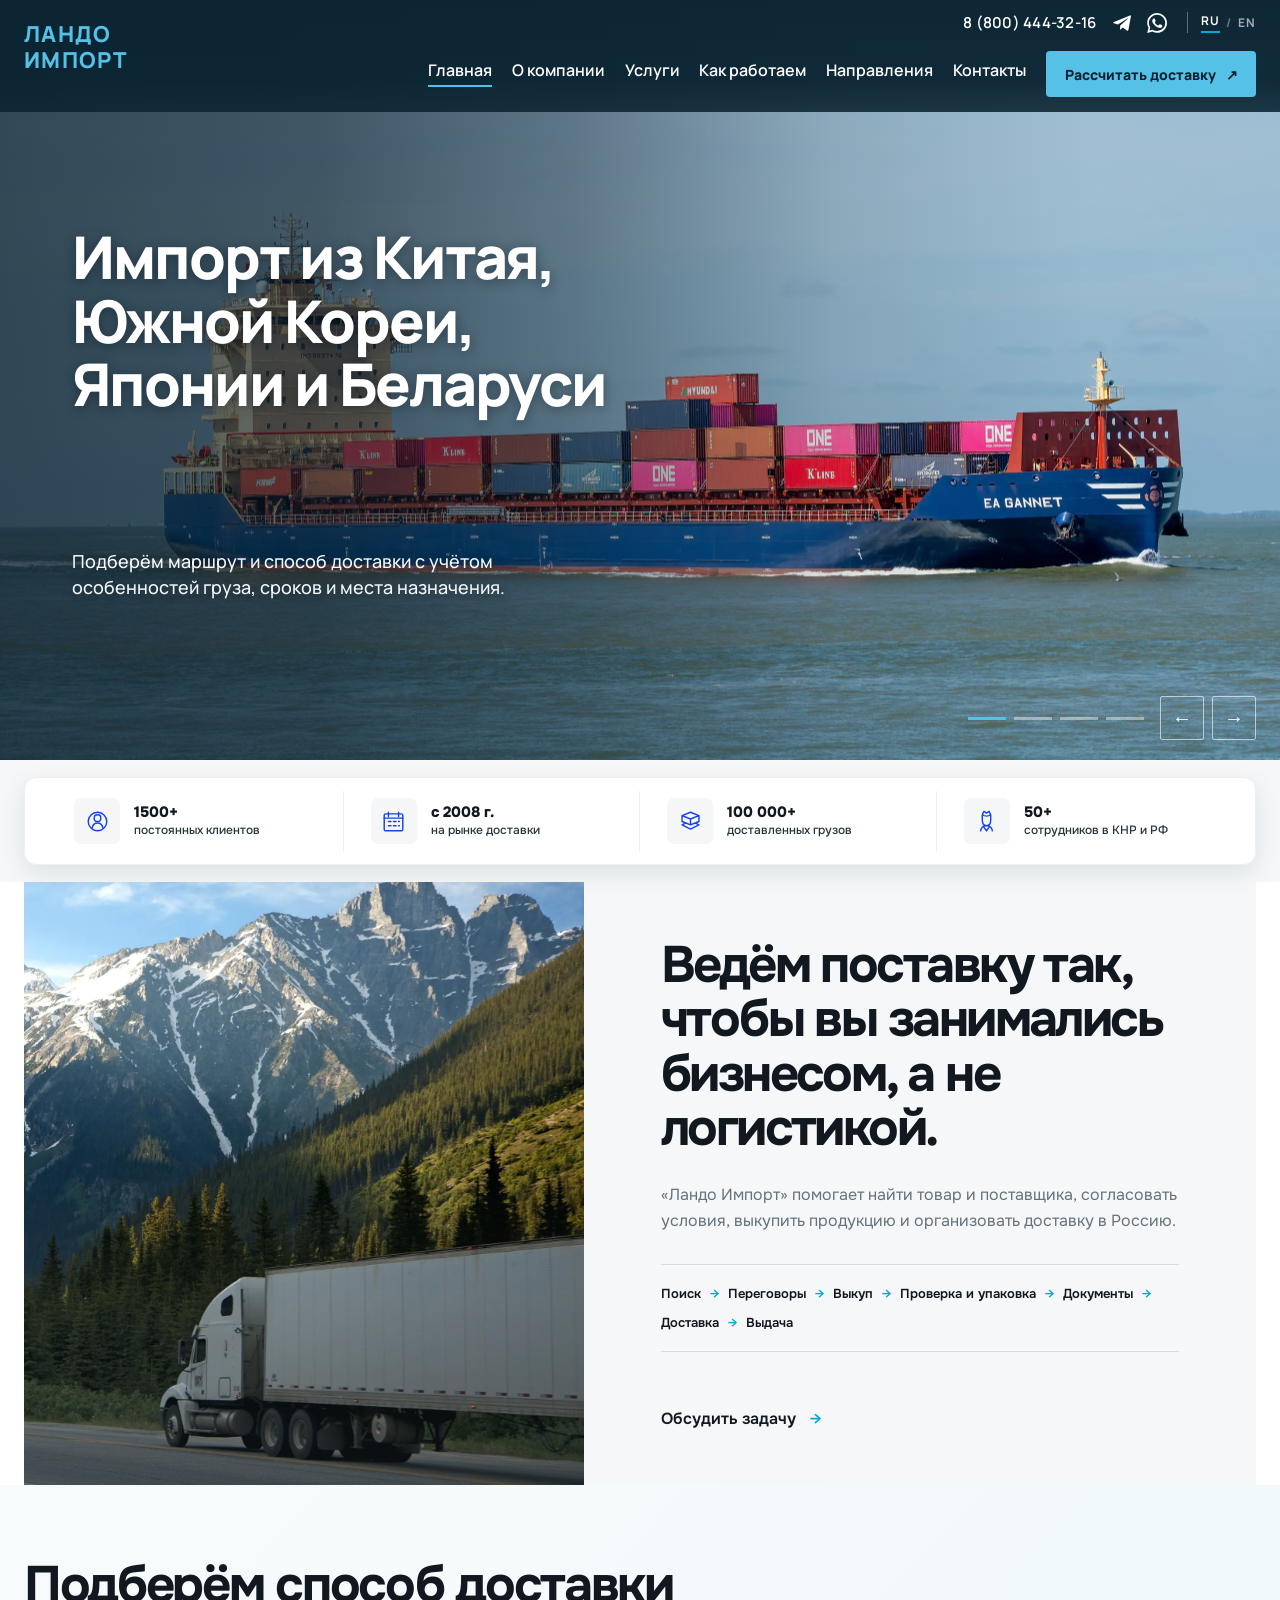
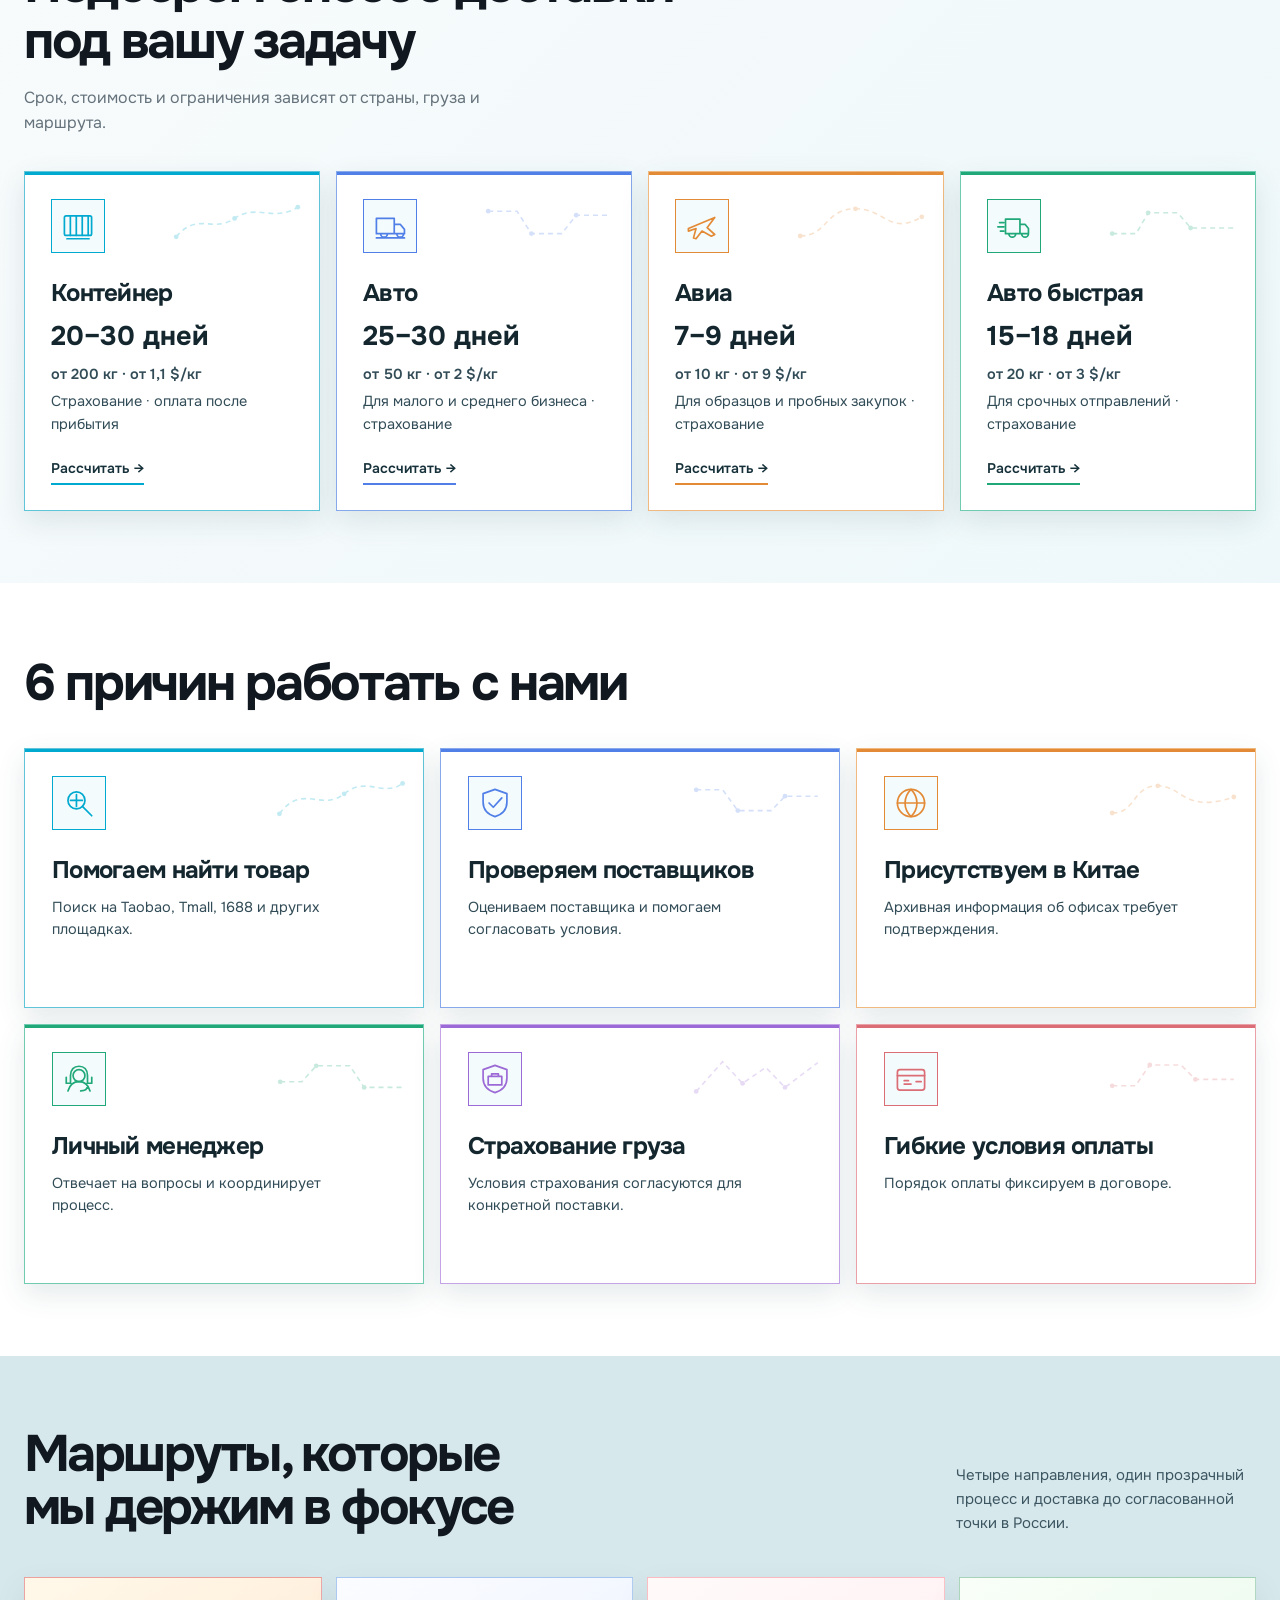
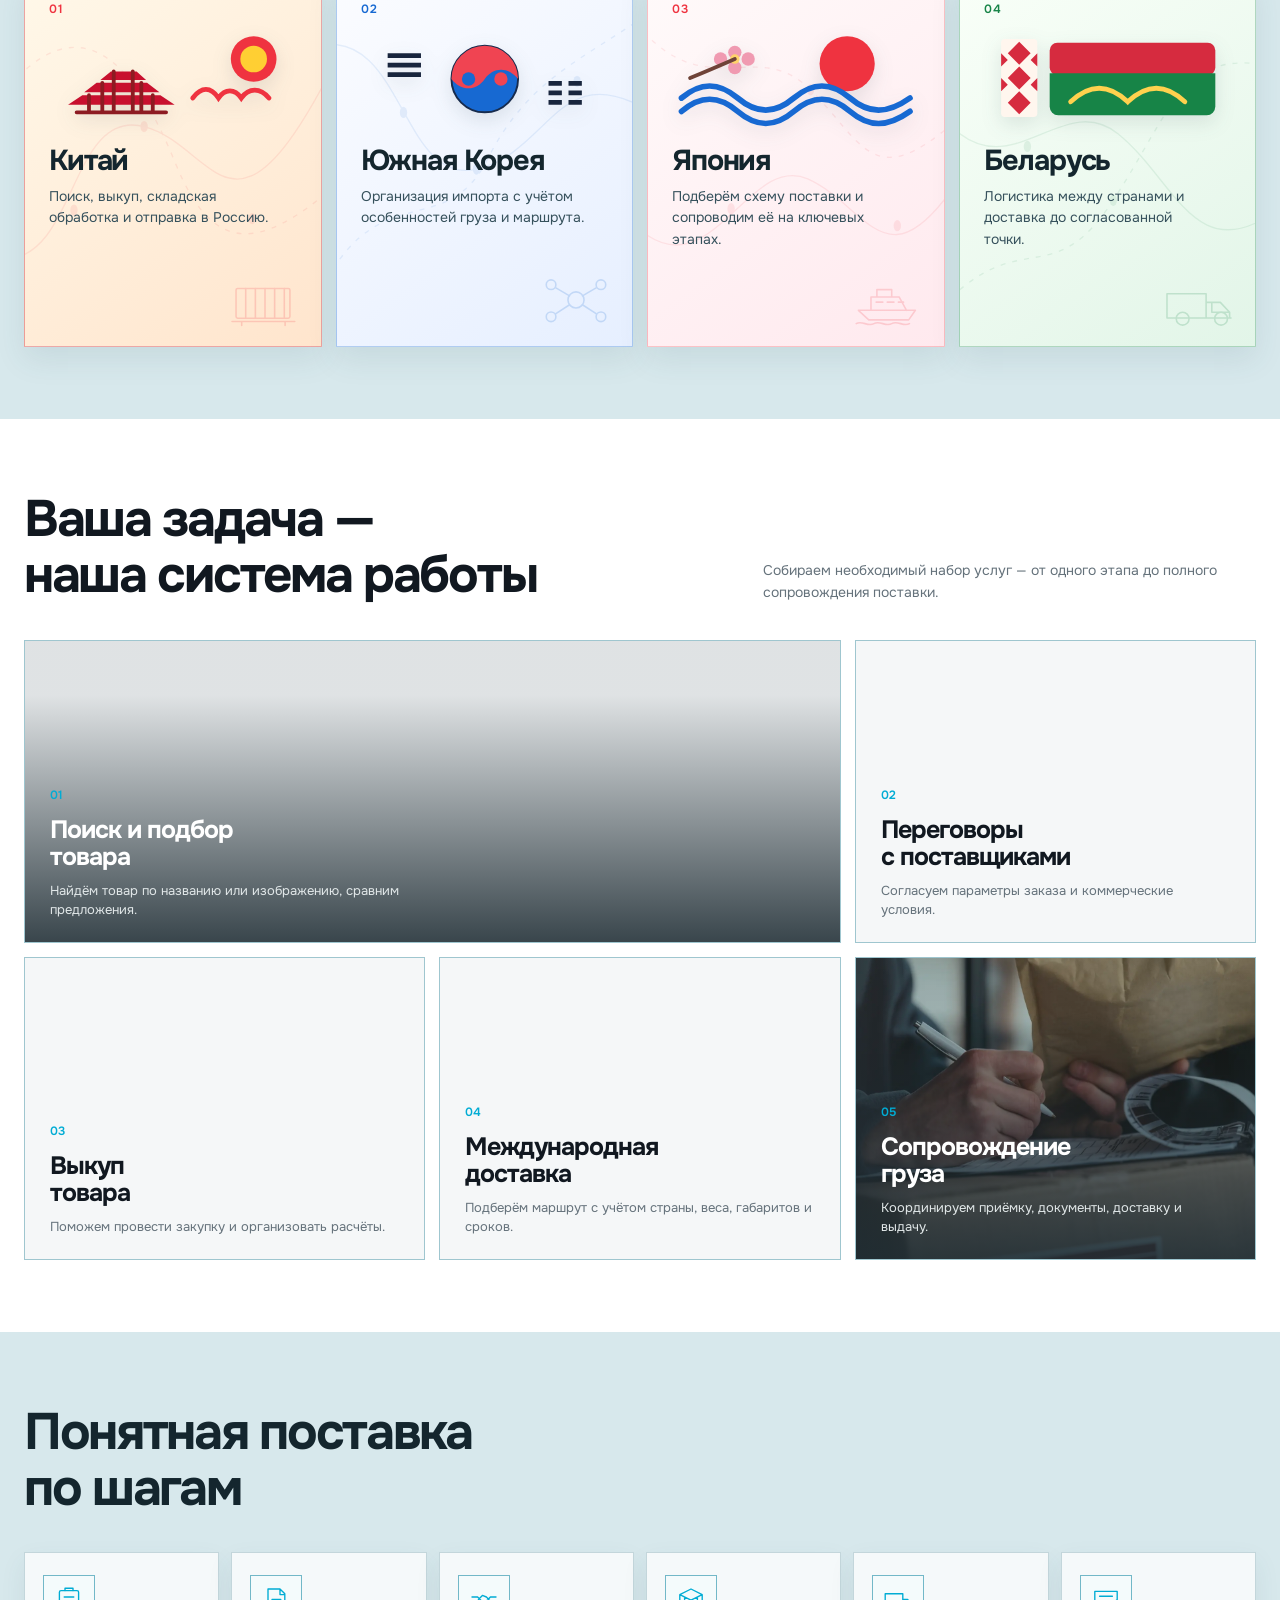
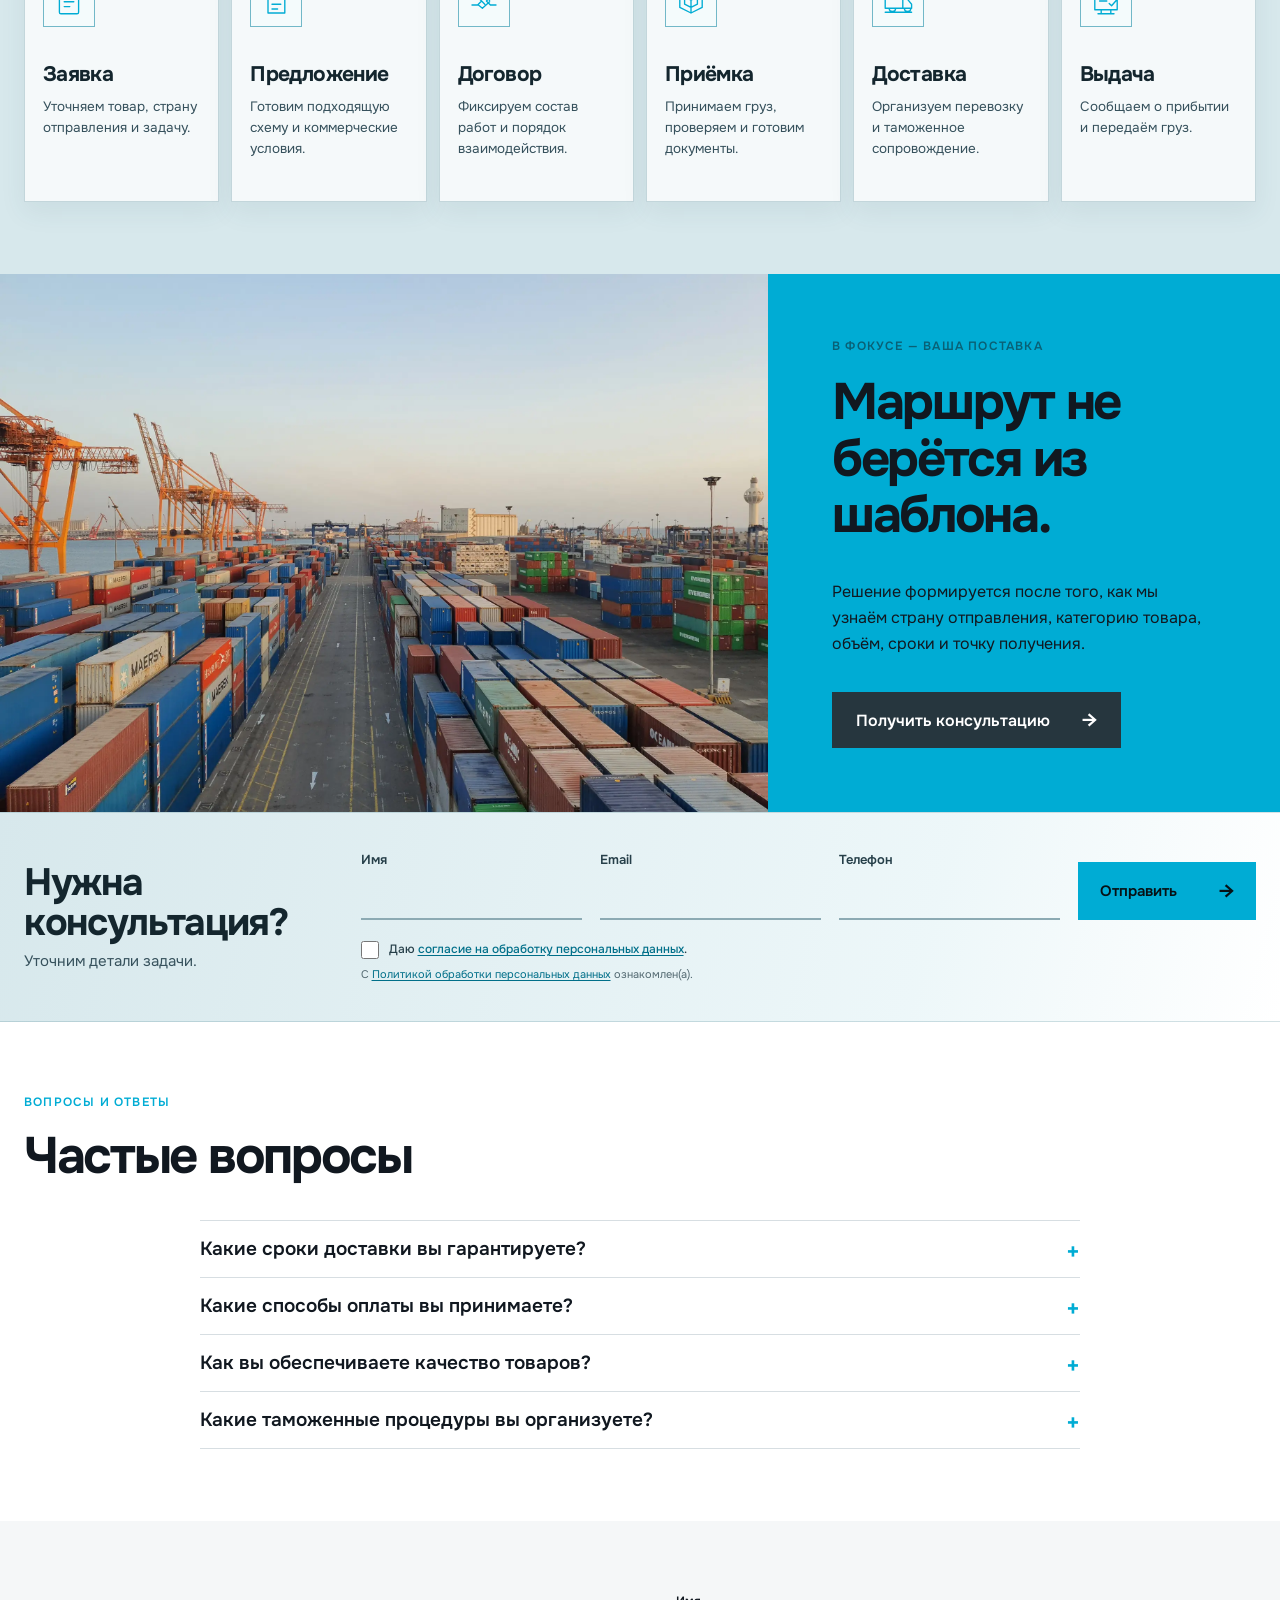
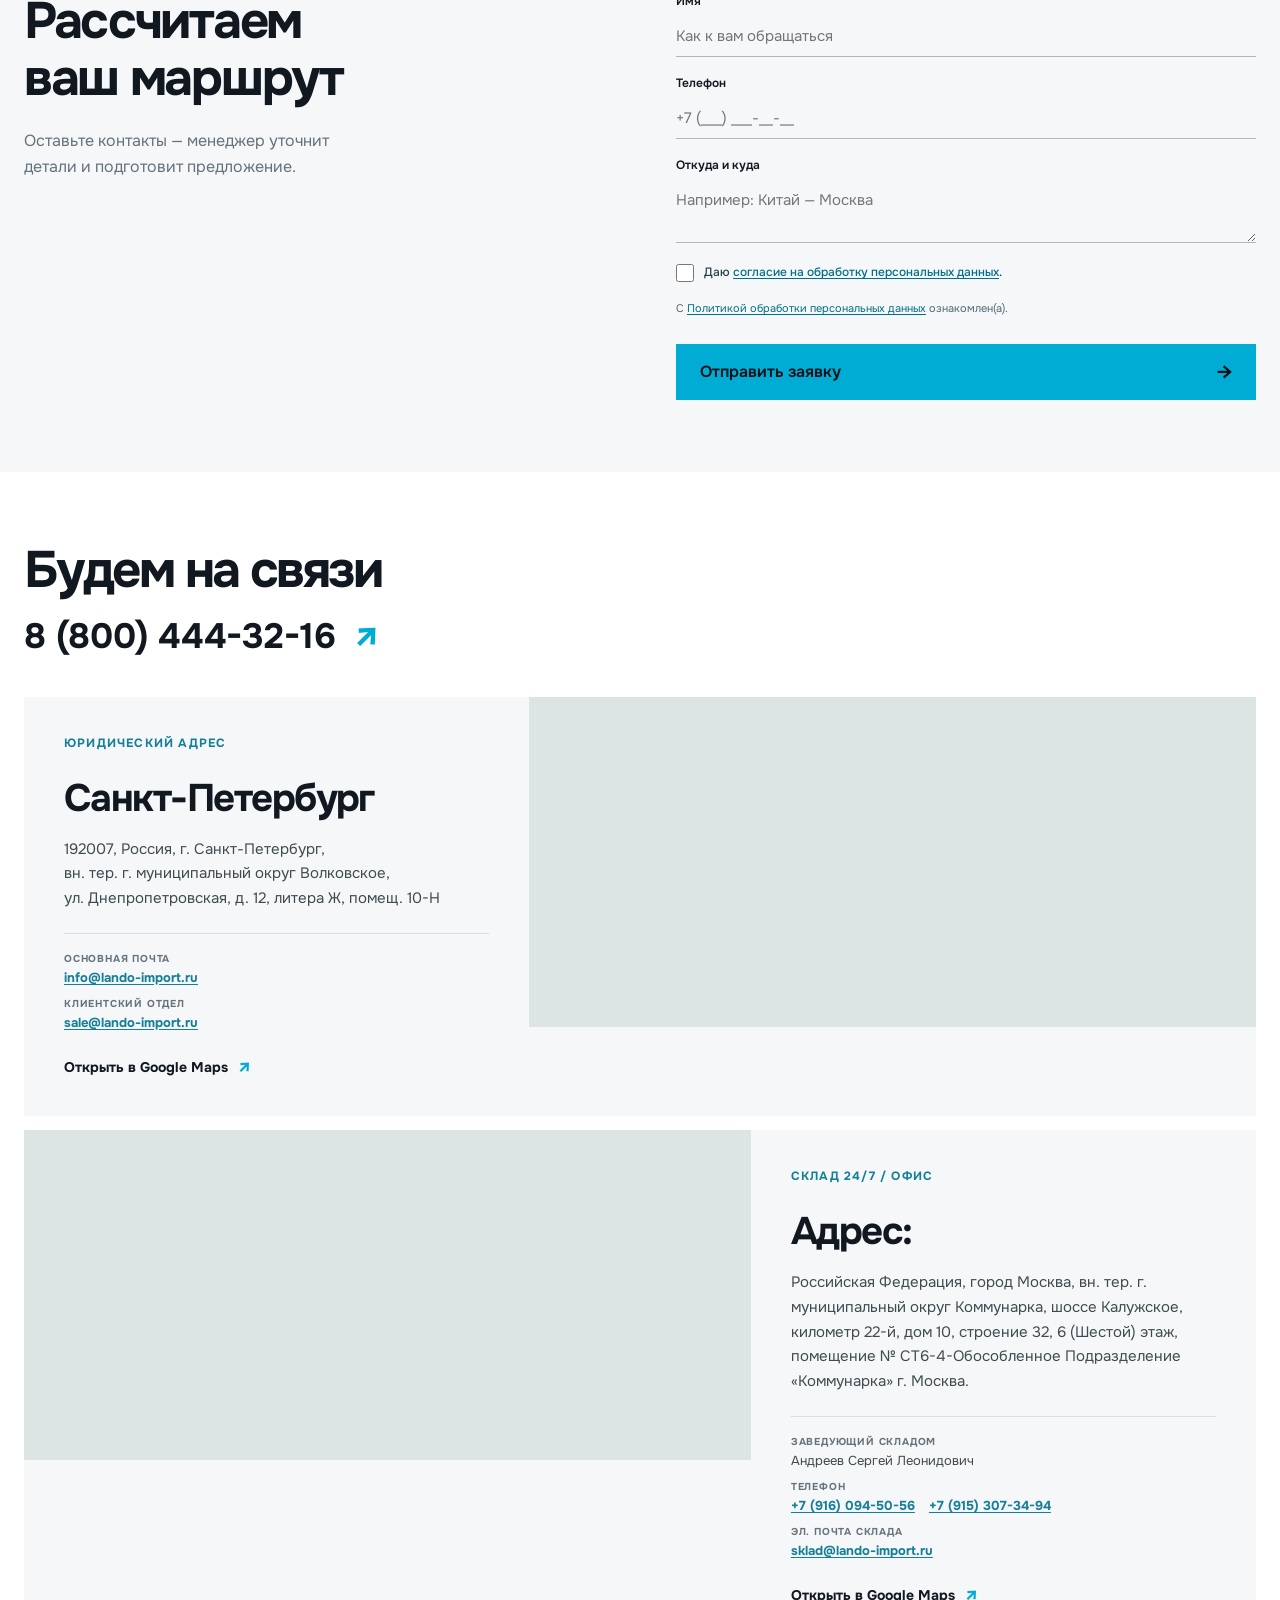
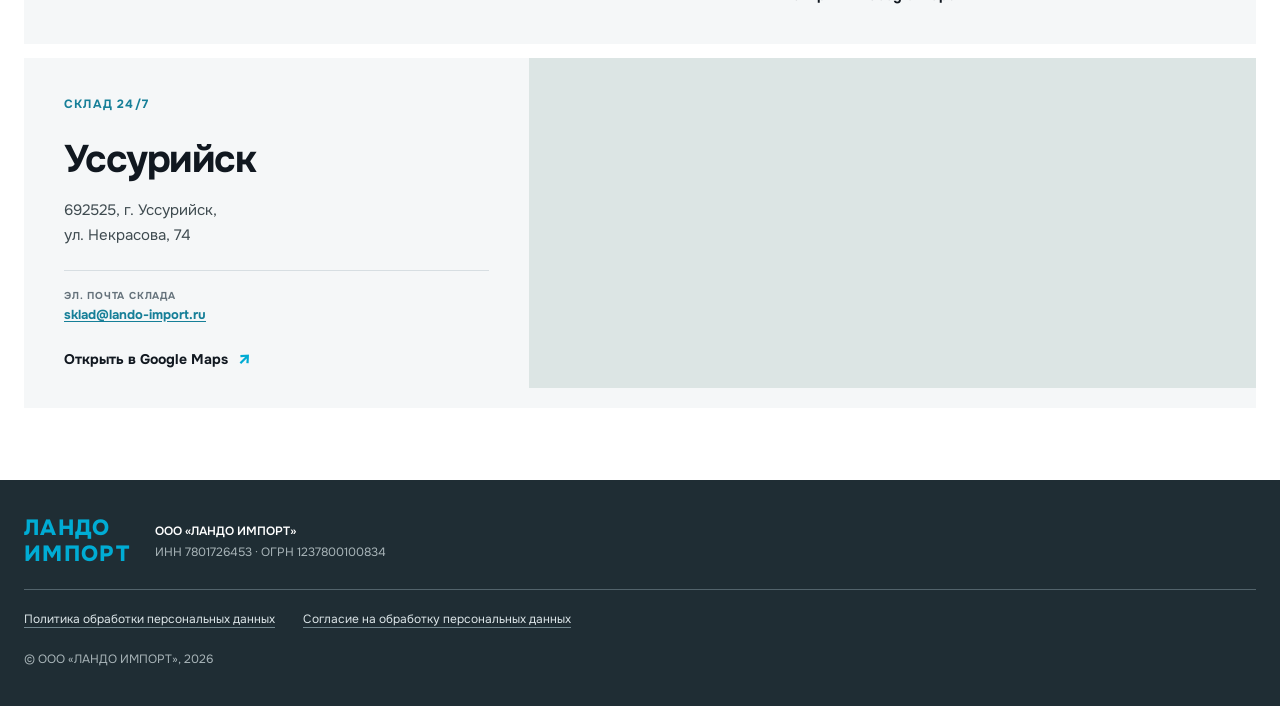
==== index.html @ ffce9387 "Add optimized Lando Import landing page for Vercel. Compressed hero and section photos and keep the " ====
<!doctype html>
<html lang="ru">
  <head>
    <meta charset="utf-8" />
    <meta name="viewport" content="width=device-width, initial-scale=1" />
    <title>Ландо Импорт — логистика и импорт</title>
    <link rel="preconnect" href="https://fonts.googleapis.com" />
    <link rel="preconnect" href="https://fonts.gstatic.com" crossorigin />
    <link href="https://fonts.googleapis.com/css2?family=Manrope:wght@400;500;600;700;800&family=Onest:wght@400;500;600;700;800&display=swap" rel="stylesheet" />
    <link rel="preload" as="image" type="image/webp" href="images/hero00.webp" />
    <link rel="stylesheet" href="style.css?v=20261102-img" />
  </head>
  <body id="top">
    <header class="header">
      <div class="container header__in">
        <a class="logo" href="#top" aria-label="Ландо Импорт — главная"><span>ЛАНДО</span><i>ИМПОРТ</i></a>
        <button class="menu-button" aria-label="Открыть меню" aria-expanded="false"><b></b><b></b></button>
        <div class="header__content">
          <div class="header__contacts">
            <a class="header__phone" href="tel:88004443216">8 (800) 444-32-16</a>
            <span class="header__social" role="img" aria-label="Telegram — ссылка появится позже" title="Telegram — ссылка появится позже">
              <svg viewBox="0 0 24 24" aria-hidden="true"><path d="M21.7 3.1 18.5 20c-.2 1.2-.9 1.5-1.9.9l-4.9-3.6-2.4 2.3c-.3.3-.5.5-1 .5l.4-5 9.1-8.2c.4-.4-.1-.6-.6-.2L5.9 13.8 1 12.3c-1.1-.3-1.1-1.1.2-1.6L20.3 3c.9-.3 1.7.2 1.4.1Z"/></svg>
            </span>
            <span class="header__social" role="img" aria-label="WhatsApp — ссылка появится позже" title="WhatsApp — ссылка появится позже">
              <svg viewBox="0 0 24 24" aria-hidden="true"><path d="M20.5 3.5A11.8 11.8 0 0 0 12.1 0C5.6 0 .3 5.3.3 11.8c0 2.1.5 4.1 1.6 5.9L.2 24l6.4-1.7a11.8 11.8 0 0 0 5.6 1.4h.1c6.5 0 11.7-5.3 11.7-11.8 0-3.2-1.2-6.1-3.5-8.4Zm-8.3 18.2c-1.8 0-3.6-.5-5.1-1.4l-.4-.2-3.8 1 1-3.7-.2-.4a9.8 9.8 0 1 1 8.5 4.7Zm5.4-7.3c-.3-.1-1.7-.8-2-.9-.3-.1-.5-.1-.7.2l-.9 1.1c-.2.2-.4.2-.7.1a7.8 7.8 0 0 1-2.3-1.4 8.7 8.7 0 0 1-1.6-2c-.2-.3 0-.5.1-.6l.5-.6.3-.5c.1-.2 0-.4 0-.5l-.9-2.1c-.2-.6-.5-.5-.7-.5h-.6c-.2 0-.5.1-.8.4-.3.3-1 1-1 2.5s1.1 2.9 1.2 3.1c.1.2 2.1 3.2 5.1 4.5.7.3 1.3.5 1.7.6.7.2 1.4.2 1.9.1.6-.1 1.7-.7 2-1.4.2-.7.2-1.3.2-1.4-.2-.3-.4-.4-.7-.5Z"/></svg>
            </span>
            <nav class="lang-switch" aria-label="Выбор языка"><a class="is-active" href="index.html" lang="ru" aria-current="page">RU</a><span>/</span><a href="en.html" lang="en">EN</a></nav>
          </div>
          <div class="header__main">
            <nav class="nav" aria-label="Навигация"><a href="#top">Главная</a><a href="#about">О компании</a><a href="#services">Услуги</a><a href="#process">Как работаем</a><a href="#directions">Направления</a><a href="#contacts">Контакты</a></nav>
            <a class="header__cta" href="#request">Рассчитать доставку <span>↗</span></a>
          </div>
        </div>
      </div>
    </header>

    <main>
      <section class="hero" aria-roledescription="карусель" aria-label="Основные направления Ландо Импорт">
        <article class="hero__slide is-active" aria-hidden="false" data-hero-ready="1" data-hero-image="images/hero00.jpg" data-hero-image-wide="images/hero00.jpg" style="--hero-image:image-set(url('images/hero00.webp') type('image/webp'), url('images/hero00.jpg') type('image/jpeg'));--hero-image-wide:image-set(url('images/hero00.webp') type('image/webp'), url('images/hero00.jpg') type('image/jpeg'))"><div class="hero__shade"></div><div class="container hero__content"><h1>Импорт из Китая, Южной Кореи, Японии и Беларуси</h1><p class="hero__lead">Подберём маршрут и способ доставки с учётом особенностей груза, сроков и места назначения.</p></div></article>
        <article class="hero__slide" aria-hidden="true" data-hero-image="images/hero00_1.jpg" data-hero-image-wide="images/hero00_1.jpg"><div class="hero__shade"></div><div class="container hero__content"><h2>Поиск товаров и работа с поставщиками</h2><p class="hero__lead">Помогаем находить товары и выстраивать взаимодействие с производителями и поставщиками.</p></div></article>
        <article class="hero__slide" aria-hidden="true" data-hero-image="images/hero2.jpg" data-hero-image-wide="images/hero2-wide.jpg"><div class="hero__shade"></div><div class="container hero__content"><h2>Контейнерные перевозки для вашего бизнеса</h2><p class="hero__lead">Подбираем формат перевозки с учётом объёма партии, направления и сроков доставки.</p></div></article>
        <article class="hero__slide" aria-hidden="true" data-hero-image="images/hero3.jpg" data-hero-image-wide="images/hero3-wide.jpg"><div class="hero__shade"></div><div class="container hero__content"><h2>Международная доставка под вашу задачу</h2><p class="hero__lead">Выбираем логистическую схему с учётом страны отправления, характеристик груза и сроков получения.</p></div></article>
        <div class="container hero__footer"><div class="hero__dots" role="tablist" aria-label="Выбор слайда"><button class="is-active" role="tab" aria-selected="true" aria-label="Слайд 1"></button><button role="tab" aria-selected="false" aria-label="Слайд 2"></button><button role="tab" aria-selected="false" aria-label="Слайд 3"></button><button role="tab" aria-selected="false" aria-label="Слайд 4"></button></div><div class="hero__arrows"><button type="button" class="hero__arrow hero__arrow--prev" aria-label="Предыдущий слайд">←</button><button type="button" class="hero__arrow hero__arrow--next" aria-label="Следующий слайд">→</button></div></div>
      </section>

      <section class="hero-stats" aria-label="Ландо Импорт в цифрах">
        <div class="container hero-stats__panel">
          <article class="hero-stat">
            <div class="hero-stat__icon" aria-hidden="true"><svg viewBox="0 0 32 32"><circle cx="16" cy="16" r="11"/><circle cx="16" cy="12" r="4"/><path d="M9.5 24c.7-4.2 3-6.3 6.5-6.3s5.8 2.1 6.5 6.3"/></svg></div>
            <p><strong>1500+</strong><span>постоянных клиентов</span></p>
          </article>
          <article class="hero-stat">
            <div class="hero-stat__icon" aria-hidden="true"><svg viewBox="0 0 32 32"><rect x="5" y="7" width="22" height="20" rx="1.5"/><path d="M5 12h22M10 5v5M22 5v5M10 16h3M16 16h3M22 16h1M10 21h3M16 21h3M22 21h1"/></svg></div>
            <p><strong>с 2008 г.</strong><span>на рынке доставки</span></p>
          </article>
          <article class="hero-stat">
            <div class="hero-stat__icon" aria-hidden="true"><svg viewBox="0 0 32 32"><path d="m16 5 10 4-10 4L6 9zM6 9v7l10 4 10-4V9M10 18l-4 2 10 5 10-5-4-2M16 13v7"/></svg></div>
            <p><strong>100 000+</strong><span>доставленных грузов</span></p>
          </article>
          <article class="hero-stat">
            <div class="hero-stat__icon" aria-hidden="true"><svg viewBox="0 0 32 32"><path d="M11 8c1.5 1.1 3.1 1.6 5 1.6S19.5 9.1 21 8v6c0 4.1-2 7-5 7s-5-2.9-5-7zM11.5 7 13 4l3 2 3-2 1.5 3M9 27c.7-3.9 3-6 7-6s6.3 2.1 7 6M13 23l3 4 3-4"/></svg></div>
            <p><strong>50+</strong><span>сотрудников в КНР и РФ</span></p>
          </article>
        </div>
      </section>

      <section class="intro" id="about"><div class="container intro__layout"><div class="intro__photo"></div><div class="intro__content"><h2>Ведём поставку так, чтобы вы занимались бизнесом, а не логистикой.</h2><p>«Ландо Импорт» помогает найти товар и поставщика, согласовать условия, выкупить продукцию и организовать доставку в Россию.</p><p class="service-chain">Поиск <i>→</i> Переговоры <i>→</i> Выкуп <i>→</i> Проверка и упаковка <i>→</i> Документы <i>→</i> Доставка <i>→</i> Выдача</p><a class="text-link" href="#request">Обсудить задачу <span>→</span></a></div></div></section>

      <section class="delivery-options" id="delivery"><div class="container"><div class="section-head"><h2>Подберём способ доставки<br>под вашу задачу</h2><p class="section-lead">Срок, стоимость и ограничения зависят от страны, груза и маршрута.</p></div><div class="delivery-grid">
        <article>
          <div class="card-icon" aria-hidden="true"><svg viewBox="0 0 40 40"><rect x="4" y="8" width="32" height="23" rx="2"/><path d="M11 8v23M18 8v23M25 8v23M32 8v23M7 35h26"/></svg></div>
          <svg class="card-infographic" viewBox="0 0 160 54" aria-hidden="true"><path d="M4 43C31 11 49 39 77 20S125 25 156 6"/><circle cx="4" cy="43" r="3"/><circle cx="77" cy="20" r="3"/><circle cx="156" cy="6" r="3"/></svg>
          <h3>Контейнер</h3><b>20–30 дней</b><p>от 200 кг · от 1,1 $/кг</p><small>Страхование · оплата после прибытия</small><button data-delivery="Контейнер">Рассчитать →</button>
        </article>
        <article>
          <div class="card-icon" aria-hidden="true"><svg viewBox="0 0 40 40"><path d="M4 11h21v18H4zM25 18h7l5 6v5H25zM9 29a4 4 0 1 0 8 0M28 29a4 4 0 1 0 8 0M4 34h33"/></svg></div>
          <svg class="card-infographic" viewBox="0 0 160 54" aria-hidden="true"><path d="M4 11h36l18 28h38l18-23h42"/><circle cx="4" cy="11" r="3"/><circle cx="58" cy="39" r="3"/><circle cx="114" cy="16" r="3"/></svg>
          <h3>Авто</h3><b>25–30 дней</b><p>от 50 кг · от 2 $/кг</p><small>Для малого и среднего бизнеса · страхование</small><button data-delivery="Авто">Рассчитать →</button>
        </article>
        <article>
          <div class="card-icon" aria-hidden="true"><svg viewBox="0 0 40 40"><path d="m4 23 31-13-9 12 9 8-4 2-11-6-7 9-3-1 3-11-9 3z"/></svg></div>
          <svg class="card-infographic" viewBox="0 0 160 54" aria-hidden="true"><path d="M4 42C38 42 35 8 73 8s42 34 83 10"/><circle cx="4" cy="42" r="3"/><circle cx="73" cy="8" r="3"/><circle cx="156" cy="18" r="3"/></svg>
          <h3>Авиа</h3><b>7–9 дней</b><p>от 10 кг · от 9 $/кг</p><small>Для образцов и пробных закупок · страхование</small><button data-delivery="Авиа">Рассчитать →</button>
        </article>
        <article>
          <div class="card-icon" aria-hidden="true"><svg viewBox="0 0 40 40"><path d="M10 12h17v17H10zM27 18h6l4 5v6H27zM14 29a4 4 0 1 0 8 0M29 29a4 4 0 1 0 8 0M3 16h5M1 21h7M4 26h4"/></svg></div>
          <svg class="card-infographic" viewBox="0 0 160 54" aria-hidden="true"><path d="M4 39h30l15-26h37l16 19h54"/><circle cx="4" cy="39" r="3"/><circle cx="49" cy="13" r="3"/><circle cx="102" cy="32" r="3"/></svg>
          <h3>Авто быстрая</h3><b>15–18 дней</b><p>от 20 кг · от 3 $/кг</p><small>Для срочных отправлений · страхование</small><button data-delivery="Авто быстрая">Рассчитать →</button>
        </article>
      </div></div></section>

      <section class="benefits"><div class="container"><div class="section-head"><h2>6 причин работать с нами</h2></div><div class="benefits__grid">
        <article><div class="card-icon" aria-hidden="true"><svg viewBox="0 0 40 40"><circle cx="17" cy="17" r="10"/><path d="m24 24 11 11M10 17h14M17 10v14"/></svg></div><svg class="card-infographic" viewBox="0 0 160 54" aria-hidden="true"><path d="M3 43C32 4 56 41 84 18s49 5 73-13"/><circle cx="3" cy="43" r="3"/><circle cx="84" cy="18" r="3"/><circle cx="157" cy="5" r="3"/></svg><h3>Помогаем найти товар</h3><p>Поиск на Taobao, Tmall, 1688 и других площадках.</p></article>
        <article><div class="card-icon" aria-hidden="true"><svg viewBox="0 0 40 40"><path d="M20 4 34 9v10c0 9-5 14-14 17C11 33 6 28 6 19V9zM13 20l5 5 10-11"/></svg></div><svg class="card-infographic" viewBox="0 0 160 54" aria-hidden="true"><path d="M4 13h33l19 26h42l17-18h41"/><circle cx="4" cy="13" r="3"/><circle cx="56" cy="39" r="3"/><circle cx="115" cy="21" r="3"/></svg><h3>Проверяем поставщиков</h3><p>Оцениваем поставщика и помогаем согласовать условия.</p></article>
        <article><div class="card-icon" aria-hidden="true"><svg viewBox="0 0 40 40"><circle cx="20" cy="20" r="16"/><path d="M4 20h32M20 4c5 5 7 10 7 16s-2 11-7 16c-5-5-7-10-7-16s2-11 7-16"/></svg></div><svg class="card-infographic" viewBox="0 0 160 54" aria-hidden="true"><path d="M4 42c30 0 25-34 57-34 31 0 33 35 95 14"/><circle cx="4" cy="42" r="3"/><circle cx="61" cy="8" r="3"/><circle cx="156" cy="22" r="3"/></svg><h3>Присутствуем в Китае</h3><p>Архивная информация об офисах требует подтверждения.</p></article>
        <article><div class="card-icon" aria-hidden="true"><svg viewBox="0 0 40 40"><circle cx="20" cy="16" r="7"/><path d="M7 34c2-7 7-11 13-11s11 4 13 11M5 18v7h5v-9c0-7 4-11 10-11s10 4 10 11v9h5v-7M30 28c0 4-3 6-8 6"/></svg></div><svg class="card-infographic" viewBox="0 0 160 54" aria-hidden="true"><path d="M4 33h27l18-20h42l18 27h47"/><circle cx="4" cy="33" r="3"/><circle cx="49" cy="13" r="3"/><circle cx="109" cy="40" r="3"/></svg><h3>Личный менеджер</h3><p>Отвечает на вопросы и координирует процесс.</p></article>
        <article><div class="card-icon" aria-hidden="true"><svg viewBox="0 0 40 40"><path d="M20 4 34 9v10c0 9-5 14-14 17C11 33 6 28 6 19V9zM12 17h16v10H12zM16 17v-3h8v3"/></svg></div><svg class="card-infographic" viewBox="0 0 160 54" aria-hidden="true"><path d="M4 45 37 8l25 27 29-20 24 25 41-31"/><circle cx="4" cy="45" r="3"/><circle cx="62" cy="35" r="3"/><circle cx="115" cy="40" r="3"/></svg><h3>Страхование груза</h3><p>Условия страхования согласуются для конкретной поставки.</p></article>
        <article><div class="card-icon" aria-hidden="true"><svg viewBox="0 0 40 40"><rect x="4" y="9" width="32" height="24" rx="3"/><path d="M4 16h32M26 23h6M12 26h8M12 22h5"/></svg></div><svg class="card-infographic" viewBox="0 0 160 54" aria-hidden="true"><path d="M4 38h29l18-26h39l18 18h48"/><circle cx="4" cy="38" r="3"/><circle cx="51" cy="12" r="3"/><circle cx="108" cy="30" r="3"/></svg><h3>Гибкие условия оплаты</h3><p>Порядок оплаты фиксируем в договоре.</p></article>
      </div></div></section>

      <section class="directions" id="directions"><div class="container"><div class="directions__top"><div><h2>Маршруты, которые<br>мы держим в фокусе</h2></div><p>Четыре направления, один прозрачный процесс и доставка до согласованной точки в России.</p></div><div class="countries">
        <article class="country-card country-card--china">
          <svg class="country-card__route" viewBox="0 0 320 260" preserveAspectRatio="none" aria-hidden="true"><path d="M-16 198C55 194 51 92 129 105S225 206 340 54"/><path class="is-dashed" d="M-8 70C69 20 123 67 163 131S252 193 332 149"/><circle cx="53" cy="164" r="4"/><circle cx="129" cy="105" r="4"/><circle cx="246" cy="170" r="4"/></svg>
          <b>01</b>
          <svg class="country-card__national" viewBox="0 0 260 100" aria-hidden="true">
            <circle cx="215" cy="29" r="24" fill="#ef3340"/><circle cx="215" cy="29" r="14" fill="#ffcf33"/>
            <path d="M20 77h112l-15-10H35zM37 64h79l-13-10H50zM54 51h48l-10-9H65z" fill="#c8102e"/>
            <path d="M42 67v18M109 67v18M56 54v31M97 54v31M68 42v43M88 42v43M29 85h94" fill="none" stroke="#8d1b22" stroke-width="4" stroke-linecap="round"/>
            <path d="M151 70c9-12 19-12 27 0 7-10 17-10 24 0 8-11 20-11 29 0" fill="none" stroke="#ef3340" stroke-width="5" stroke-linecap="round"/>
          </svg>
          <h3>Китай</h3><p>Поиск, выкуп, складская обработка и отправка в Россию.</p>
          <svg class="country-card__icon" viewBox="0 0 92 64" aria-hidden="true"><rect x="10" y="13" width="67" height="37" rx="2"/><path d="M22 13v37M34 13v37M46 13v37M58 13v37M70 13v37M5 54h78M17 54v5M71 54v5"/></svg>
        </article>
        <article class="country-card country-card--korea">
          <svg class="country-card__route" viewBox="0 0 320 260" preserveAspectRatio="none" aria-hidden="true"><path d="M-20 48C71 35 70 147 151 135S239 54 341 95"/><path class="is-dashed" d="M-11 213C50 142 119 185 163 128S266 58 335 26"/><circle cx="72" cy="95" r="4"/><circle cx="151" cy="135" r="4"/><circle cx="260" cy="73" r="4"/></svg>
          <b>02</b>
          <svg class="country-card__national" viewBox="0 0 260 100" aria-hidden="true">
            <circle cx="130" cy="50" r="35" fill="#1769d2" stroke="#172b4d" stroke-width="2"/>
            <path d="M95 50a35 35 0 0 1 70 0c-10-13-26-13-35 0s-25 13-35 0Z" fill="#f04452"/>
            <circle cx="113" cy="50" r="7" fill="#1769d2"/><circle cx="147" cy="50" r="7" fill="#f04452"/>
            <g fill="#18253d"><path d="M28 23h35v5H28zM28 33h35v5H28zM28 43h35v5H28zM197 52h35v5h-14v-5h-7v5h-14zM197 62h35v5h-14v-5h-7v5h-14zM197 72h35v5h-14v-5h-7v5h-14z"/></g>
          </svg>
          <h3>Южная Корея</h3><p>Организация импорта с учётом особенностей груза и маршрута.</p>
          <svg class="country-card__icon" viewBox="0 0 92 72" aria-hidden="true"><circle cx="46" cy="36" r="10"/><circle cx="15" cy="17" r="6"/><circle cx="77" cy="17" r="6"/><circle cx="15" cy="57" r="6"/><circle cx="77" cy="57" r="6"/><path d="M21 21l17 10M54 31l17-10M21 53l17-11M54 42l17 11"/></svg>
        </article>
        <article class="country-card country-card--japan">
          <svg class="country-card__route" viewBox="0 0 320 260" preserveAspectRatio="none" aria-hidden="true"><path d="M-12 176C67 223 108 123 173 142S258 220 337 142"/><path class="is-dashed" d="M-5 38C67 88 119 42 176 79S243 153 333 101"/><circle cx="90" cy="163" r="4"/><circle cx="176" cy="79" r="4"/><circle cx="270" cy="175" r="4"/></svg>
          <b>03</b>
          <svg class="country-card__national" viewBox="0 0 260 100" aria-hidden="true">
            <circle cx="184" cy="34" r="29" fill="#ef3340"/>
            <path d="M10 70c20-17 39-17 59 0s39 17 59 0 39-17 59 0 39 17 63 0M10 84c20-17 39-17 59 0s39 17 59 0 39-17 59 0 39 17 63 0" fill="none" stroke="#1769d2" stroke-width="6" stroke-linecap="round"/>
            <g fill="#f09ab1"><circle cx="51" cy="29" r="7"/><circle cx="66" cy="22" r="7"/><circle cx="66" cy="38" r="7"/><circle cx="80" cy="29" r="7"/><circle cx="66" cy="29" r="5" fill="#ffd36a"/></g>
            <path d="M19 49c17-7 31-13 47-20" fill="none" stroke="#6f4338" stroke-width="4" stroke-linecap="round"/>
          </svg>
          <h3>Япония</h3><p>Подберём схему поставки и сопроводим её на ключевых этапах.</p>
          <svg class="country-card__icon" viewBox="0 0 100 70" aria-hidden="true"><path d="M10 45h77l-9 13H24zM27 45V27h38l10 18M35 27V17h20v10M7 63c8-5 16 5 24 0s16 5 24 0 16 5 24 0"/><path d="M34 34h9M49 34h9M64 34h7"/></svg>
        </article>
        <article class="country-card country-card--belarus">
          <svg class="country-card__route" viewBox="0 0 320 260" preserveAspectRatio="none" aria-hidden="true"><path d="M-15 101C54 151 110 78 171 110S253 203 337 167"/><path class="is-dashed" d="M-10 226C69 177 102 221 166 157S240 50 336 62"/><circle cx="73" cy="119" r="4"/><circle cx="166" cy="157" r="4"/><circle cx="268" cy="72" r="4"/></svg>
          <b>04</b>
          <svg class="country-card__national" viewBox="0 0 260 100" aria-hidden="true">
            <rect x="69" y="12" width="174" height="34" rx="8" fill="#d62b3f"/><path d="M69 44h174v35a9 9 0 0 1-9 9H78a9 9 0 0 1-9-9Z" fill="#178447"/>
            <rect x="18" y="8" width="38" height="82" rx="4" fill="#fff6ee"/>
            <g fill="#d62b3f"><path d="m37 11 12 12-12 12-12-12zM37 37l12 12-12 12-12-12zM37 63l12 12-12 12-12-12z"/><path d="m18 23 7 7-7 7zM56 23l-7 7 7 7zM18 49l7 7-7 7zM56 49l-7 7 7 7z"/></g>
            <path d="M91 74c20-19 40-19 60 0 20-19 40-19 60 0" fill="none" stroke="#ffd14e" stroke-width="5" stroke-linecap="round"/>
          </svg>
          <h3>Беларусь</h3><p>Логистика между странами и доставка до согласованной точки.</p>
          <svg class="country-card__icon" viewBox="0 0 104 68" aria-hidden="true"><path d="M7 18h55v34H7zM62 30h20l13 14v8H62zM70 30v14h25M7 52h9M44 52h29M94 52h3"/><circle cx="29" cy="53" r="9"/><circle cx="83" cy="53" r="9"/></svg>
        </article>
      </div></div></section>

      <section class="services" id="services"><div class="container"><div class="section-head section-head--row"><h2>Ваша задача —<br>наша система работы</h2><p>Собираем необходимый набор услуг — от одного этапа до полного сопровождения поставки.</p></div>
        <div class="services__grid">
          <article class="service service--wide"><div class="image-slot service__image--sourcing"></div><div class="service__caption"><b>01</b><h3>Поиск и подбор<br>товара</h3><p>Найдём товар по названию или изображению, сравним предложения.</p></div></article>
          <article class="service"><div class="service__caption"><b>02</b><h3>Переговоры<br>с поставщиками</h3><p>Согласуем параметры заказа и коммерческие условия.</p></div></article>
          <article class="service"><div class="service__caption"><b>03</b><h3>Выкуп<br>товара</h3><p>Поможем провести закупку и организовать расчёты.</p></div></article>
          <article class="service"><div class="service__caption"><b>04</b><h3>Международная<br>доставка</h3><p>Подберём маршрут с учётом страны, веса, габаритов и сроков.</p></div></article>
          <article class="service service--photo"><div class="image-slot service__image--cargo"></div><div class="service__caption"><b>05</b><h3>Сопровождение<br>груза</h3><p>Координируем приёмку, документы, доставку и выдачу.</p></div></article>
        </div></div>
      </section>

      <section class="process" id="process">
        <div class="container">
          <div class="section-head"><h2>Понятная поставка<br>по шагам</h2></div>
          <ol class="steps">
            <li><span class="step-icon" aria-hidden="true"><svg viewBox="0 0 40 40"><rect x="8" y="7" width="24" height="29" rx="2"/><path d="M15 7V4h10v3M14 15h12M14 21h12M14 27h7"/></svg></span><h3>Заявка</h3><p>Уточняем товар, страну отправления и задачу.</p></li>
            <li><span class="step-icon" aria-hidden="true"><svg viewBox="0 0 40 40"><path d="M10 5h15l6 6v24H10zM25 5v7h6M15 18h11M15 24h11M15 30h7"/></svg></span><h3>Предложение</h3><p>Готовим подходящую схему и коммерческие условия.</p></li>
            <li><span class="step-icon" aria-hidden="true"><svg viewBox="0 0 40 40"><path d="M5 15h7l5 5-5 5H5M35 15h-7l-5 5 5 5h7M13 18l5-5 5 2 4 4M13 25l5 4 9-8M17 20l4 4"/></svg></span><h3>Договор</h3><p>Фиксируем состав работ и порядок взаимодействия.</p></li>
            <li><span class="step-icon" aria-hidden="true"><svg viewBox="0 0 40 40"><path d="m20 5 14 7-14 7L6 12zM6 12v16l14 7 14-7V12M20 19v16M12 16v8l8 4 8-4v-8"/></svg></span><h3>Приёмка</h3><p>Принимаем груз, проверяем и готовим документы.</p></li>
            <li><span class="step-icon" aria-hidden="true"><svg viewBox="0 0 40 40"><path d="M4 11h22v18H4zM26 18h6l5 6v5H26zM9 29a4 4 0 1 0 8 0M28 29a4 4 0 1 0 8 0M4 34h33"/></svg></span><h3>Доставка</h3><p>Организуем перевозку и таможенное сопровождение.</p></li>
            <li><span class="step-icon" aria-hidden="true"><svg viewBox="0 0 40 40"><path d="M6 8h28v23H6zM12 14h16M12 20h9M14 31v5M26 31v5M10 36h20M24 23l3 3 6-7"/></svg></span><h3>Выдача</h3><p>Сообщаем о прибытии и передаём груз.</p></li>
          </ol>
        </div>
      </section>

      <section class="feature"><div class="feature__photo image-slot"></div><div class="feature__copy"><p class="eyebrow">в фокусе — ваша поставка</p><h2>Маршрут не берётся из шаблона.</h2><p>Решение формируется после того, как мы узнаём страну отправления, категорию товара, объём, сроки и точку получения.</p><a class="button" href="#request">Получить консультацию <span>→</span></a></div></section>
      <section class="consult"><div class="container"><div><h2>Нужна консультация?</h2><p>Уточним детали задачи.</p></div><form id="consult-form"><label>Имя<input required name="consult-name" /></label><label>Email<input required type="email" name="consult-email" /></label><label>Телефон<input required type="tel" name="consult-phone" /></label><button class="button" type="submit">Отправить <span>→</span></button><label class="consent-field"><input type="checkbox" name="consult-consent" required /><span>Даю <a href="personal-data-consent.html" target="_blank" rel="noopener">согласие на обработку персональных данных</a>.</span></label><small class="form-privacy">С <a href="privacy-policy.html" target="_blank" rel="noopener">Политикой обработки персональных данных</a> ознакомлен(а).</small></form></div></section>
      <section class="faq" id="faq"><div class="container"><div class="section-head"><p class="eyebrow">вопросы и ответы</p><h2>Частые вопросы</h2></div><div class="faq__list"><details><summary>Какие сроки доставки вы гарантируете?</summary><p>Срок зависит от страны, характеристик груза и выбранной схемы. Точный срок укажем в предложении.</p></details><details><summary>Какие способы оплаты вы принимаете?</summary><p>Порядок оплаты согласуется индивидуально и фиксируется в договоре.</p></details><details><summary>Как вы обеспечиваете качество товаров?</summary><p>Условия проверки и упаковки согласуются до начала поставки.</p></details><details><summary>Какие таможенные процедуры вы организуете?</summary><p>Состав сопровождения зависит от груза и маршрута — его уточнит менеджер.</p></details></div></div></section>

      <section class="request" id="request"><div class="container request__grid"><div><h2>Рассчитаем<br>ваш маршрут</h2><p>Оставьте контакты — менеджер уточнит детали и подготовит предложение.</p></div><form id="request-form"><label>Имя<input name="name" type="text" placeholder="Как к вам обращаться" required /></label><label>Телефон<input name="phone" type="tel" placeholder="+7 (___) ___-__-__" required /></label><label>Откуда и куда<textarea name="route" placeholder="Например: Китай — Москва" required></textarea></label><label class="consent-field"><input type="checkbox" name="request-consent" required /><span>Даю <a href="personal-data-consent.html" target="_blank" rel="noopener">согласие на обработку персональных данных</a>.</span></label><small class="form-privacy">С <a href="privacy-policy.html" target="_blank" rel="noopener">Политикой обработки персональных данных</a> ознакомлен(а).</small><button class="button" type="submit">Отправить заявку <span>→</span></button><small class="form-note" aria-live="polite"></small></form></div></section>

      <section class="contacts" id="contacts">
        <div class="container">
          <div class="contacts__head">
            <h2>Будем на связи</h2>
            <a class="contacts__phone" href="tel:88004443216">8 (800) 444-32-16 <span>↗</span></a>
          </div>
          <div class="contacts__locations">
            <article class="contact-location">
              <div class="contact-location__info">
                <span>Юридический адрес</span>
                <h3>Санкт-Петербург</h3>
                <address>192007, Россия, г. Санкт-Петербург,<br>вн. тер. г. муниципальный округ Волковское,<br>ул. Днепропетровская, д. 12, литера Ж, помещ. 10-Н</address>
                <div class="contact-location__contacts">
                  <p><strong>Основная почта</strong><a href="mailto:info@lando-import.ru">info@lando-import.ru</a></p>
                  <p><strong>Клиентский отдел</strong><a href="mailto:sale@lando-import.ru">sale@lando-import.ru</a></p>
                </div>
                <a href="https://www.google.com/maps/search/?api=1&amp;query=192007%2C+Санкт-Петербург%2C+улица+Днепропетровская%2C+дом+12%2C+литера+Ж" target="_blank" rel="noopener noreferrer">Открыть в Google Maps <b>↗</b></a>
              </div>
              <div class="contact-location__map"><iframe title="Карта: Санкт-Петербург, Днепропетровская улица, 12, литера Ж" src="https://www.google.com/maps?q=192007%2C+Санкт-Петербург%2C+улица+Днепропетровская%2C+дом+12%2C+литера+Ж&amp;output=embed" loading="lazy" referrerpolicy="no-referrer-when-downgrade"></iframe></div>
            </article>
            <article class="contact-location">
              <div class="contact-location__info">
                <span>Склад 24/7 / офис</span>
                <h3>Адрес:</h3>
                <address>Российская Федерация, город Москва, вн. тер. г. муниципальный округ Коммунарка, шоссе Калужское, километр 22-й, дом 10, строение 32, 6 (Шестой) этаж, помещение № СТ6-4-Обособленное Подразделение «Коммунарка» г.&nbsp;Москва.</address>
                <div class="contact-location__contacts">
                  <p><strong>Заведующий складом</strong><span>Андреев Сергей Леонидович</span></p>
                  <p><strong>Телефон</strong><span class="contact-location__links"><a href="tel:+79160945056">+7 (916) 094-50-56</a><a href="tel:+79153073494">+7 (915) 307-34-94</a></span></p>
                  <p><strong>Эл. почта склада</strong><a href="mailto:sklad@lando-import.ru">sklad@lando-import.ru</a></p>
                </div>
                <a href="https://www.google.com/maps/search/?api=1&amp;query=108802%2C+Москва%2C+Калужское+шоссе%2C+22-й+километр%2C+дом+10%2C+строение+32" target="_blank" rel="noopener noreferrer">Открыть в Google Maps <b>↗</b></a>
              </div>
              <div class="contact-location__map"><iframe title="Карта: склад и офис в Коммунарке" src="https://www.google.com/maps?q=108802%2C+Москва%2C+Калужское+шоссе%2C+22-й+километр%2C+дом+10%2C+строение+32&amp;output=embed" loading="lazy" referrerpolicy="no-referrer-when-downgrade"></iframe></div>
            </article>
            <article class="contact-location">
              <div class="contact-location__info">
                <span>Склад 24/7</span>
                <h3>Уссурийск</h3>
                <address>692525, г. Уссурийск,<br>ул. Некрасова, 74</address>
                <div class="contact-location__contacts">
                  <p><strong>Эл. почта склада</strong><a href="mailto:sklad@lando-import.ru">sklad@lando-import.ru</a></p>
                </div>
                <a href="https://www.google.com/maps/search/?api=1&amp;query=692525%2C+Уссурийск%2C+улица+Некрасова%2C+74" target="_blank" rel="noopener noreferrer">Открыть в Google Maps <b>↗</b></a>
              </div>
              <div class="contact-location__map"><iframe title="Карта: склад в Уссурийске, улица Некрасова, 74" src="https://www.google.com/maps?q=692525%2C+Уссурийск%2C+улица+Некрасова%2C+74&amp;output=embed" loading="lazy" referrerpolicy="no-referrer-when-downgrade"></iframe></div>
            </article>
          </div>
        </div>
      </section>
    </main>
    <footer><div class="container footer__in"><a class="logo" href="#top"><span>ЛАНДО</span><i>ИМПОРТ</i></a><div class="footer__company"><p>ООО «ЛАНДО ИМПОРТ»</p><span>ИНН 7801726453 · ОГРН 1237800100834</span></div><nav class="footer__legal" aria-label="Юридические документы"><a href="privacy-policy.html">Политика обработки персональных данных</a><a href="personal-data-consent.html">Согласие на обработку персональных данных</a></nav><small>© ООО «ЛАНДО ИМПОРТ», 2026</small></div></footer>
    <button class="back-to-top" type="button" aria-label="Вернуться наверх">Вверх <span>↑</span></button>
    <script src="main.js?v=20261102-img"></script>
  </body>
</html>
---- style.css ----
:root{--ink:#0b0f12;--muted:#667078;--paper:#f5f7f8;--line:#dce2e4;--accent:#00acd4;--dark:#111820}*{box-sizing:border-box}html{scroll-behavior:smooth}body{margin:0;background:#fff;color:var(--ink);font-family:Onest,Arial,sans-serif;font-size:16px}.container{width:min(1180px,calc(100% - 40px));margin:auto}.header{height:94px;background:var(--dark);color:white;display:flex;align-items:center;position:sticky;top:0;z-index:10}.header__in{display:flex;align-items:center;gap:42px}.logo{color:#fff;text-decoration:none;display:flex;flex-direction:column;line-height:.76;letter-spacing:.06em;font-weight:800;font-size:22px}.logo i{font-size:10px;letter-spacing:.37em;color:var(--accent);font-style:normal;margin-top:8px}.nav{display:flex;gap:25px;margin-left:auto}.nav a{color:#cbd3d6;text-decoration:none;font-size:13px}.nav a:hover,.text-link{color:var(--accent)}.header__cta{color:white;text-decoration:none;font-weight:600;font-size:13px;border-bottom:1px solid var(--accent);padding-bottom:7px}.header__cta span{color:var(--accent);padding-left:8px}.menu-button{display:none}.hero{height:min(760px,calc(100vh - 50px));min-height:620px;background:#152027;position:relative;color:white;overflow:hidden}.image-slot{background:linear-gradient(125deg,#33434a,#1a282f 47%,#425c61);position:relative;overflow:hidden}.image-slot:after{content:"";position:absolute;inset:0;background:repeating-linear-gradient(-38deg,transparent 0 72px,rgba(255,255,255,.06) 73px 74px)}.image-slot span{position:absolute;z-index:1;left:22px;bottom:20px;color:rgba(255,255,255,.58);font-size:11px;letter-spacing:.03em}.hero__image{position:absolute;inset:0}.hero__shade{position:absolute;inset:0;background:linear-gradient(90deg,rgba(8,14,17,.9) 3%,rgba(8,14,17,.54) 48%,rgba(8,14,17,.12)),linear-gradient(0deg,rgba(8,14,17,.45),transparent 38%)}.hero__content{position:relative;padding-top:132px}.eyebrow{margin:0;color:var(--accent);font-size:12px;letter-spacing:.1em;text-transform:uppercase;font-weight:600}.hero h1{font-size:clamp(40px,5.2vw,74px);line-height:1.07;letter-spacing:-.055em;max-width:900px;margin:21px 0 28px}.hero__lead{max-width:555px;font-size:17px;line-height:1.55;color:#e0e5e6}.buttons{display:flex;gap:12px;margin-top:39px}.button{display:inline-flex;gap:32px;align-items:center;justify-content:space-between;background:var(--accent);border:0;padding:17px 21px;color:#071115;text-decoration:none;font:600 14px Onest;cursor:pointer}.button:hover{background:#18c2e9}.button span{font-size:21px;line-height:12px}.button--ghost{background:transparent;border:1px solid rgba(255,255,255,.5);color:#fff}.hero__footer{bottom:28px;position:absolute;left:50%;transform:translateX(-50%);display:flex;width:min(1180px,calc(100% - 40px));gap:45px;font-size:12px;color:#d8e0e1}.scroll-mark{margin-left:auto;color:#99a8ac}.intro{padding:130px 0}.intro__grid{display:grid;grid-template-columns:1fr 2fr 1fr;gap:40px}.intro h2,.section-head h2,.feature h2,.request h2{font-size:clamp(32px,4vw,54px);line-height:1.1;letter-spacing:-.045em;margin:0}.intro__text{padding-top:8px;color:var(--muted);line-height:1.6}.text-link{display:inline-block;margin-top:25px;text-decoration:none;color:var(--ink);font-weight:600}.text-link span{color:var(--accent);margin-left:10px}.directions{background:var(--paper);padding:110px 0}.section-head{margin-bottom:55px}.section-head h2{margin-top:18px}.countries{display:grid;grid-template-columns:repeat(4,1fr);border-top:1px solid var(--line)}.countries article{min-height:260px;border-right:1px solid var(--line);padding:22px 23px}.countries article:first-child{border-left:1px solid var(--line)}.countries b,.service__caption b,.steps span{font-size:12px;font-weight:600;color:var(--accent)}.countries h3{font-size:28px;letter-spacing:-.04em;line-height:1.05;margin:57px 0 16px}.countries p{font-size:13px;color:var(--muted);line-height:1.55}.services{padding:125px 0}.section-head--row{display:grid;grid-template-columns:1fr 1.4fr 1fr;gap:40px;align-items:end}.section-head--row h2{margin:0}.section-head--row>p:last-child{font-size:14px;line-height:1.55;color:var(--muted);margin:0}.services__grid{display:grid;grid-template-columns:repeat(12,1fr);gap:14px}.service{grid-column:span 4;min-height:303px;background:var(--paper);position:relative;overflow:hidden}.service--wide{grid-column:span 8}.service--photo{grid-column:span 8;color:#fff;background:var(--dark)}.service .image-slot{position:absolute;inset:0}.service--wide:after,.service--photo:after{content:"";position:absolute;inset:0;background:linear-gradient(0deg,rgba(4,11,14,.78),transparent 70%)}.service__caption{position:absolute;z-index:2;inset:auto 25px 22px}.service h3{font-size:25px;letter-spacing:-.04em;line-height:1.08;margin:13px 0 10px}.service p{font-size:13px;line-height:1.5;max-width:370px;margin:0;color:var(--muted)}.service--wide p,.service--photo p{color:#e1e7e8}.process{padding:108px 0;background:var(--dark);color:#fff}.steps{list-style:none;padding:0;margin:0;display:grid;grid-template-columns:repeat(6,1fr);border-top:1px solid #36424a}.steps li{position:relative;border-right:1px solid #36424a;min-height:245px;padding:25px 20px}.steps li:first-child{border-left:1px solid #36424a}.steps li:after{content:"";position:absolute;top:-5px;left:-1px;width:9px;height:9px;background:var(--accent);border-radius:50%}.steps h3{font-size:18px;margin:80px 0 9px;letter-spacing:-.03em}.steps p{font-size:12px;line-height:1.5;color:#abb7bc}.feature{display:grid;grid-template-columns:1.2fr .8fr;min-height:560px}.feature__photo{min-height:470px}.feature__copy{background:var(--accent);padding:clamp(45px,7vw,100px);display:flex;flex-direction:column;justify-content:center}.feature__copy .eyebrow{color:#096075}.feature__copy h2{margin:20px 0}.feature__copy>p:not(.eyebrow){line-height:1.6;max-width:420px}.feature__copy .button{background:var(--ink);color:#fff;align-self:flex-start;margin-top:20px}.request{background:var(--paper);padding:125px 0}.request__grid{display:grid;grid-template-columns:1fr 1fr;gap:110px}.request h2{margin:16px 0 22px}.request__grid>div>p:last-child{color:var(--muted);line-height:1.6;max-width:360px}.request form{display:grid;gap:18px}.request label{font-size:12px;font-weight:600}.request input,.request textarea{display:block;width:100%;border:0;border-bottom:1px solid #aeb8bb;background:transparent;padding:13px 0 10px;margin-top:4px;font:15px Onest;resize:vertical;outline:0}.request textarea{height:66px}.request form .button{justify-content:space-between;margin-top:9px}.request small{font-size:10px;color:#7d888c;line-height:1.5}.contacts{padding:120px 0}.contacts__grid{display:grid;grid-template-columns:1fr 1.45fr 1fr;gap:14px}.contacts article{background:var(--paper);padding:30px;display:flex;flex-direction:column;align-items:flex-start}.contacts article>span,.contacts small{color:var(--muted);font-size:11px}.contacts h3{font-size:26px;letter-spacing:-.04em;line-height:1.1;margin:46px 0 25px}.contacts p{font-size:13px;line-height:1.65;margin:0 0 20px;color:#3f4b50}.contacts a{color:var(--ink);font-size:14px;font-weight:600;margin-top:8px}.contacts small{margin-top:auto;padding-top:24px}.map{min-height:350px;background:linear-gradient(130deg,#d7e1df,#bdccca);display:grid;place-items:center;color:#586b6b;text-align:center;font-size:12px;line-height:1.6;position:relative}.map:after{content:"";position:absolute;border:2px solid var(--accent);width:15px;height:15px;border-radius:50% 50% 50% 0;transform:rotate(-45deg);top:42%;left:53%}footer{background:var(--dark);color:white;padding:39px 0}.footer__in{display:grid;grid-template-columns:1fr 1fr auto;gap:25px;align-items:center}.footer__in p,footer small{font-size:12px;color:#a8b4b8;margin:0}.footer__in>a:not(.logo){color:#fff;text-decoration:none;font-size:13px}footer small{grid-column:1/-1;border-top:1px solid #344047;padding-top:22px}
@media(max-width:800px){.header{height:72px}.header__in{gap:20px}.nav,.header__cta{display:none}.menu-button{display:flex;margin-left:auto;width:32px;height:25px;flex-direction:column;justify-content:center;gap:7px;background:none;border:0}.menu-button b{display:block;height:1px;background:#fff;width:100%}.nav.is-open{display:flex;position:absolute;top:72px;left:0;right:0;background:var(--dark);padding:25px 20px;flex-direction:column;gap:20px}.hero{min-height:650px}.hero__content{padding-top:95px}.hero h1{font-size:42px}.hero__footer{gap:12px;flex-wrap:wrap}.scroll-mark{display:none}.intro{padding:75px 0}.intro__grid,.section-head--row,.request__grid{grid-template-columns:1fr;gap:25px}.countries{grid-template-columns:1fr 1fr}.countries article{min-height:210px}.countries h3{margin-top:38px}.services{padding:75px 0}.services__grid{display:flex;flex-direction:column}.service,.service--wide,.service--photo{min-height:280px}.steps{grid-template-columns:1fr 1fr}.steps li{min-height:200px}.steps h3{margin-top:55px}.feature{grid-template-columns:1fr}.feature__photo{min-height:310px}.request{padding:75px 0}.contacts{padding:75px 0}.contacts__grid{grid-template-columns:1fr}.map{min-height:260px}.footer__in{grid-template-columns:1fr auto}.footer__in p{grid-column:1/-1}.intro h2,.section-head h2{font-size:37px}}

/* Final visual system and responsive slider */
:root{--ink:#111820;--muted:#65727b;--paper:#f5f7f8;--line:#d7dee2;--accent:#00acd4;--dark:#111820}.header{height:84px;background:rgba(17,24,32,.96);backdrop-filter:blur(12px)}.container{width:min(1280px,calc(100% - 48px))}.nav a{font-size:15px;font-weight:500}.nav a:hover{color:#fff;border-bottom:2px solid var(--accent);padding-bottom:6px}.header__cta{font-size:15px}.hero{height:calc(100vh - 84px);min-height:680px;max-height:760px;background:#111820}.hero__slide{position:absolute;inset:0;opacity:0;visibility:hidden;transition:opacity .55s ease,visibility .55s;background-image:var(--hero-image);background-position:center;background-size:cover}.hero__slide.is-active{opacity:1;visibility:visible}.hero__shade{background:linear-gradient(90deg,rgba(4,11,14,.93) 1%,rgba(4,11,14,.70) 43%,rgba(4,11,14,.24) 100%),linear-gradient(0deg,rgba(4,11,14,.46),transparent 42%)}.hero__content{padding-top:clamp(108px,13vh,158px)}.hero h1,.hero h2{font-size:clamp(42px,5.4vw,72px);line-height:1.055;letter-spacing:-.052em;max-width:910px;margin:21px 0 28px}.hero h2{font-weight:800}.hero__lead{font-size:clamp(16px,1.45vw,21px);line-height:1.52;max-width:625px}.button{min-height:56px;padding:16px 24px;font-size:16px}.button:focus-visible,.hero__arrow:focus-visible,.hero__dots button:focus-visible,a:focus-visible,input:focus-visible,textarea:focus-visible{outline:2px solid var(--accent);outline-offset:4px}.hero__footer{z-index:3;align-items:center;bottom:31px}.hero__number{font-weight:700;font-size:14px;letter-spacing:.04em}.hero__number i{font-style:normal;color:#aebbc0}.hero__dots{display:flex;gap:8px;margin-left:24px}.hero__dots button{height:2px;width:38px;padding:0;border:0;background:#6b7781;cursor:pointer}.hero__dots button.is-active{background:var(--accent)}.hero__arrows{display:flex;gap:8px;margin-left:auto}.hero__arrow{display:grid;place-items:center;width:44px;height:44px;padding:0;border:1px solid rgba(255,255,255,.45);background:transparent;color:#fff;font-size:20px;cursor:pointer}.hero__arrow:hover{background:rgba(255,255,255,.12)}.intro,.services{padding:128px 0}.directions,.process,.request,.contacts{padding:112px 0}.image-slot:after{display:none}.service__image--sourcing{background:url('https://images.unsplash.com/photo-1565793298595-6a879b1d9492?auto=format&fit=crop&w=1600&q=82') center/cover}.service__image--cargo{background:url('https://images.unsplash.com/photo-1580674285054-bed31e145f59?auto=format&fit=crop&w=1600&q=82') center/cover}.feature__photo{background:url('https://images.unsplash.com/photo-1553413077-190dd305871c?auto=format&fit=crop&w=1800&q=82') center/cover}.service--wide:after,.service--photo:after{background:linear-gradient(0deg,rgba(4,11,14,.9),rgba(4,11,14,.15) 82%)}.service--wide h3,.service--photo h3{color:#fff}.service--wide .service__caption b,.service--photo .service__caption b{color:var(--accent)}.countries b{color:#007c99}.countries article{padding:28px 30px}.countries h3{font-size:32px}.steps{border-top:1px solid #42515b}.steps li{border-color:#42515b;min-height:265px}.steps h3{font-size:22px}.steps p{font-size:15px;line-height:1.55}.map{background:linear-gradient(135deg,#d8e2e0 0 28%,#becdcb 28% 30%,#dce5e4 30% 52%,#c3d1cf 52% 55%,#d9e2e1 55% 76%,#becdcb 76% 78%,#dce5e4 78%)}.map:before{content:'Коммунарка, Москва';position:absolute;top:52%;left:calc(53% + 22px);font-size:12px;color:#405252}.request input:focus,.request textarea:focus{border-bottom:2px solid #007c99}.form-note.is-success{color:#007c99;font-weight:600}.form-note.is-error{color:#a52b2b;font-weight:600}
@media(max-width:800px){.container{width:min(100% - 40px,1280px)}.header{height:64px}.nav.is-open{top:64px;min-height:calc(100vh - 64px);padding:36px 20px;gap:25px}.nav.is-open a{font-size:21px;color:#fff}.hero{height:calc(100vh - 64px);min-height:620px;max-height:720px}.hero__content{padding-top:80px}.hero h1,.hero h2{font-size:clamp(36px,10vw,44px);line-height:1.08}.hero__lead{font-size:16px}.buttons{flex-direction:column;align-items:stretch;margin-top:28px}.buttons .button{width:100%}.hero__footer{bottom:20px}.hero__arrows{margin-left:auto}.hero__dots button{width:26px}.intro,.services,.directions,.process,.request,.contacts{padding:68px 0}.hero__slide{background-position:62% center}.steps{display:block;border-top:0}.steps li{min-height:0;border:0;border-left:1px solid #42515b;padding:0 0 34px 26px}.steps li:after{top:0;left:-5px}.steps h3{margin:10px 0}.feature__copy{padding:54px 20px}.countries{grid-template-columns:1fr}.countries article{min-height:0;border-left:1px solid var(--line);padding:23px 24px}.countries h3{margin:32px 0 12px}.contacts article{min-height:240px}}
@media(prefers-reduced-motion:reduce){html{scroll-behavior:auto}.hero__slide{transition:none}}

/* Compact first-screen rhythm: content defines the visual weight, not empty height. */
.hero{height:min(468px,calc(100vh - 84px));min-height:425px}.hero__content{padding-top:clamp(64px,7vh,86px)}.intro{padding:79px 0}.directions{padding:72px 0}.countries article{min-height:0;padding-bottom:28px}
@media(max-width:800px){.hero{height:425px;min-height:425px}.hero__content{padding-top:50px}.intro,.directions{padding:50px 0}.countries article{padding-bottom:23px}}

/* Added content from the legacy-site migration brief */
.metrics{background:#fff;border-bottom:1px solid var(--line);padding:24px 0 14px}.metrics__grid{display:grid;grid-template-columns:repeat(4,1fr)}.metrics article{display:grid;gap:5px;padding:8px 24px;border-right:1px solid var(--line)}.metrics article:first-child{border-left:1px solid var(--line)}.metrics b{font-size:28px;letter-spacing:-.04em}.metrics span,.archive-note{font-size:12px;color:var(--muted)}.archive-note{margin:16px 0 0}.service-chain{font-size:13px!important;font-weight:600;color:var(--ink)!important;line-height:1.65}.delivery-options,.benefits,.review,.faq{padding:96px 0}.delivery-options{background:var(--paper)}.section-lead{max-width:500px;color:var(--muted);line-height:1.55}.delivery-grid{display:grid;grid-template-columns:repeat(4,1fr);gap:14px}.delivery-grid article{display:flex;flex-direction:column;align-items:flex-start;min-height:310px;background:#fff;padding:26px;border:1px solid var(--line)}.delivery-grid span,.benefits b{color:#007c99;font-size:12px;font-weight:700}.delivery-grid h3,.benefits h3{font-size:22px;letter-spacing:-.03em;margin:40px 0 12px}.delivery-grid article>b{font-size:26px}.delivery-grid p,.delivery-grid small,.benefits p{color:var(--muted);font-size:13px;line-height:1.55}.delivery-grid button{margin-top:auto;background:transparent;border:0;border-bottom:1px solid var(--accent);padding:6px 0;color:var(--ink);font:600 14px Onest;cursor:pointer}.benefits__grid{display:grid;grid-template-columns:repeat(3,1fr);border-top:1px solid var(--line)}.benefits article{padding:26px;border-right:1px solid var(--line);border-bottom:1px solid var(--line)}.benefits article:nth-child(3n+1){border-left:1px solid var(--line)}.benefits h3{margin-top:36px}.consult{padding:32px 0;background:var(--paper)}.consult>.container{display:grid;grid-template-columns:1fr 2fr;gap:48px;align-items:end}.consult h2{font-size:30px;margin:8px 0}.consult p{margin:0;color:var(--muted)}.consult form{display:grid;grid-template-columns:repeat(3,1fr) auto;gap:12px}.consult label{font-size:12px;font-weight:600}.consult input{width:100%;border:0;border-bottom:1px solid #aeb8bb;background:transparent;padding:10px 0;font:15px Onest}.consult .button{min-height:48px;align-self:end}.review{background:#fff}.review blockquote{margin:30px auto 0;max-width:930px;background:var(--paper);padding:42px;font-size:24px;line-height:1.4;letter-spacing:-.025em}.review blockquote footer{margin-top:22px;color:var(--muted);font-size:14px;letter-spacing:0}.faq__list{max-width:880px;margin:auto;border-top:1px solid var(--line)}.faq details{border-bottom:1px solid var(--line);padding:20px 0}.faq summary{cursor:pointer;font-weight:600;font-size:19px;list-style:none}.faq summary:after{content:'+';float:right;color:var(--accent);font-size:24px}.faq details[open] summary:after{content:'−'}.faq details p{color:var(--muted);line-height:1.6;max-width:670px}
@media(max-width:800px){.metrics__grid{grid-template-columns:1fr 1fr}.metrics article:nth-child(odd){border-left:1px solid var(--line)}.metrics article{padding:13px}.delivery-options,.benefits,.review,.faq{padding:62px 0}.delivery-grid,.benefits__grid{grid-template-columns:1fr}.benefits article,.benefits article:nth-child(3n+1){border-left:1px solid var(--line)}.consult>.container,.consult form{grid-template-columns:1fr}.consult{padding:44px 0}.review blockquote{padding:28px 22px;font-size:20px}.faq summary{font-size:17px}}

/* Editorial bento treatment for the company-introduction sequence */
.metrics{padding:0;background:var(--dark);border:0}.metrics__grid{max-width:1280px;min-height:126px}.metrics article{position:relative;display:flex;justify-content:center;padding:28px 30px 25px;border-color:#344149}.metrics article:before{content:'';position:absolute;top:28px;left:30px;width:7px;height:7px;border-radius:50%;background:var(--accent)}.metrics b{color:#fff;font-size:clamp(27px,2.5vw,38px)}.metrics span{color:#b4bfc6;font-size:13px}.metrics+.archive-note{margin:0;padding:10px max(24px,calc((100% - 1280px)/2));background:var(--dark);color:#788990}.intro{position:relative;overflow:hidden;padding:110px 0;background:#fff}.intro:after{content:'';position:absolute;z-index:0;right:0;top:44px;width:28%;height:calc(100% - 88px);background:linear-gradient(130deg,rgba(0,172,212,.13),rgba(17,24,32,.05)),image-set(url('images/intro-supply.webp') type('image/webp'), url('images/intro-supply.jpg') type('image/jpeg')) center/cover}.intro__grid{position:relative;z-index:1;grid-template-columns:2fr 5fr 3fr;gap:48px}.intro h2{font-size:clamp(36px,4.2vw,62px);max-width:700px}.intro__text{padding:16px 38px 0 0}.service-chain{margin:32px 0 0!important;padding:18px 0;border-top:1px solid var(--line);border-bottom:1px solid var(--line)}.delivery-options{padding:118px 0;background:linear-gradient(115deg,#f5f7f8 68%,#e4f6fa)}.delivery-grid{gap:0;border:1px solid var(--line);background:#fff}.delivery-grid article{min-height:340px;padding:30px;border:0;border-right:1px solid var(--line)}.delivery-grid article:last-child{border-right:0}.delivery-grid article:nth-child(2){background:#111820;color:#fff}.delivery-grid article:nth-child(2) p,.delivery-grid article:nth-child(2) small{color:#b4bfc6}.delivery-grid h3{font-size:24px}.benefits{padding:118px 0;background:#fff}.benefits__grid{gap:14px;border:0}.benefits article{min-height:210px;padding:28px;border:1px solid var(--line);background:#fff}.benefits article:nth-child(3n+1){border-left:1px solid var(--line)}.benefits article:nth-child(2),.benefits article:nth-child(5){background:#f5f7f8}.directions{padding:116px 0;background:#111820;color:#fff}.directions .eyebrow{color:var(--accent)}.directions .section-head h2{color:#fff}.countries{border:0;gap:12px}.countries article,.countries article:first-child{min-height:250px;padding:28px;border:1px solid #3a4850;background:#18222a}.countries article:nth-child(2){background:linear-gradient(145deg,#132c36,#1a2229)}.countries article:nth-child(3){background:linear-gradient(145deg,#1a2229,#142c37)}.countries h3{margin:52px 0 15px;color:#fff}.countries p{color:#b4bfc6}.countries b{color:var(--accent)}
@media(max-width:800px){.metrics__grid{min-height:0}.metrics article:before{left:13px;top:14px}.intro{padding:64px 0}.intro:after{display:none}.intro__grid{grid-template-columns:1fr}.intro__text{padding:0}.delivery-options,.benefits,.directions{padding:68px 0}.delivery-grid{gap:12px;border:0;background:none}.delivery-grid article{border:1px solid var(--line)}.countries{gap:12px}.countries article,.countries article:first-child{border:1px solid #3a4850}}

/* Full visual redesign: metrics, company story and geography */
.metrics{background:#f5f7f8;padding:20px 0 0}.metrics__stage{display:grid;grid-template-columns:1.1fr .9fr;grid-template-rows:360px auto;gap:0;max-width:1280px}.metrics__intro{padding:54px 58px;background:#111820;color:#fff}.metrics__intro h2{max-width:520px;margin:18px 0;font-size:clamp(34px,4vw,56px);line-height:1.05;letter-spacing:-.05em}.metrics__intro>p:not(.eyebrow){max-width:380px;color:#b4bfc6;line-height:1.55}.metrics__line{display:block;margin-top:46px;color:#00acd4;font-size:13px;font-weight:700;letter-spacing:.1em;text-transform:uppercase}.metrics__visual{background:linear-gradient(120deg,rgba(0,172,212,.12),transparent 50%),image-set(url('images/hero3.webp') type('image/webp'), url('images/hero3.jpg') type('image/jpeg')) center/cover}.metrics__grid{grid-column:1/-1;display:grid;grid-template-columns:repeat(3,1fr);background:#fff;border:1px solid var(--line);min-height:128px}.metrics__grid article{display:flex;justify-content:center;gap:8px;padding:25px 32px;border:0;border-right:1px solid var(--line)}.metrics__grid article:last-child{border:0}.metrics__grid article:before{display:none}.metrics__grid b{font-size:34px;color:#111820}.metrics__grid span{font-size:14px;color:#65727b}.metrics+.archive-note{background:#f5f7f8;color:#65727b;padding-top:12px;padding-bottom:20px}.intro{padding:128px 0;background:#fff}.intro:after{display:none}.intro__layout{display:grid;grid-template-columns:5fr 6fr;gap:0;min-height:560px}.intro__photo{position:relative;background:linear-gradient(0deg,rgba(4,11,14,.38),transparent 65%),image-set(url('images/intro-supply.webp') type('image/webp'), url('images/intro-supply.jpg') type('image/jpeg')) center/cover}.intro__photo:after{content:'';position:absolute;right:-1px;bottom:0;width:36%;height:44%;background:#00acd4}.intro__photo span{position:absolute;z-index:2;left:28px;bottom:24px;color:#fff;font-weight:700;font-size:12px;letter-spacing:.12em;text-transform:uppercase}.intro__content{padding:56px clamp(30px,6vw,94px);background:#f5f7f8}.intro__content h2{margin:17px 0 27px;font-size:clamp(34px,4vw,56px);letter-spacing:-.05em;line-height:1.06}.intro__content>p:not(.eyebrow):not(.service-chain){color:#65727b;line-height:1.6}.service-chain{display:flex;flex-wrap:wrap;gap:7px 9px;margin:31px 0!important;padding:18px 0!important;font-size:13px!important;background:transparent!important;border-top:1px solid #d7dee2!important;border-bottom:1px solid #d7dee2!important}.service-chain i{font-style:normal;color:#00acd4}.directions{padding:126px 0;background:#0d151b}.directions__top{display:flex;justify-content:space-between;align-items:end;margin-bottom:62px}.directions__top h2{margin:17px 0 0;font-size:clamp(36px,4vw,58px);line-height:1.05;letter-spacing:-.05em}.directions__top>p{width:300px;margin:0;color:#b4bfc6;line-height:1.6}.countries{display:grid;grid-template-columns:repeat(12,1fr);gap:12px}.countries article,.countries article:first-child{display:flex;flex-direction:column;min-height:330px;padding:30px;border:0;background:#18232b}.countries article:nth-child(1){grid-column:span 5;background:linear-gradient(145deg,#14313a,#172127)}.countries article:nth-child(2){grid-column:span 3}.countries article:nth-child(3){grid-column:span 4}.countries article:nth-child(4){grid-column:1/span 12;min-height:180px;background:linear-gradient(100deg,#172127 55%,#14343e)}.countries h3{margin:58px 0 13px;font-size:clamp(25px,2.3vw,34px)}.countries p{max-width:320px}.countries article span{margin-top:auto;color:#00acd4;font-size:12px;font-weight:700;letter-spacing:.08em;text-transform:uppercase}
@media(max-width:800px){.metrics__stage{grid-template-columns:1fr;grid-template-rows:310px 220px auto}.metrics__intro{padding:38px 24px}.metrics__grid{grid-template-columns:1fr}.metrics__grid article{border-right:0;border-bottom:1px solid var(--line)}.intro{padding:70px 0}.intro__layout{grid-template-columns:1fr;min-height:0}.intro__photo{min-height:280px}.intro__content{padding:42px 24px}.directions__top{display:block;margin-bottom:34px}.directions__top>p{width:auto;margin-top:20px}.countries{display:grid;grid-template-columns:1fr}.countries article:nth-child(n){grid-column:auto;min-height:240px}.countries article:nth-child(4){min-height:200px}}

/* Hero photos: no dark overlay; a subtle white wash lifts dark source images. */
.hero__slide{background-image:linear-gradient(rgba(255,255,255,.10),rgba(255,255,255,.10)),var(--hero-image)}
.hero__shade{background:transparent}
.hero h1,.hero h2,.hero__lead,.hero .eyebrow{text-shadow:0 2px 14px rgba(4,11,14,.62)}
.hero__dots{margin-left:0}
.metrics__visual{background-image:linear-gradient(120deg,rgba(0,172,212,.12),transparent 50%),image-set(url('images/system.webp') type('image/webp'), url('images/system.jpg') type('image/jpeg'))}

/* Company block cleanup: remove the decorative overlay and trailing void. */
.intro{padding-top:0;padding-bottom:0}
.intro__photo:after{display:none}

/* Keep the header CTA clean over the hero image. */
.header__cta{border-bottom:0;padding-bottom:0}

/* Prevent the slider controls from crossing the hero call-to-action. */
.hero__content{z-index:4}

/* Show hero photography exactly as supplied, without color overlays. */
.hero__slide{background-image:var(--hero-image);filter:none}
.hero__shade{display:none}

/* Delivery options share one neutral state and react consistently on hover. */
.delivery-grid article,
.delivery-grid article:nth-child(2){background:#fff;color:var(--ink);transition:background-color .25s ease,color .25s ease,border-color .25s ease,transform .25s ease,box-shadow .25s ease}
.delivery-grid article:nth-child(2) p,
.delivery-grid article:nth-child(2) small{color:var(--muted)}
@media(hover:hover){
  .delivery-grid article:hover{background:var(--dark);color:#fff;border-color:var(--dark);transform:translateY(-6px);box-shadow:0 18px 38px rgba(17,24,32,.16)}
  .delivery-grid article:hover p,
  .delivery-grid article:hover small{color:#b4bfc6}
  .delivery-grid article:hover button{color:#fff}
}

/* Tighter vertical rhythm across the long-form page. */
.delivery-options,
.benefits,
.directions,
.services,
.process,
.faq,
.request,
.contacts{padding:72px 0}
.section-head{margin-bottom:36px}
.section-head>h2:first-child{margin-top:0}
.section-head--row{grid-template-columns:1.4fr 1fr;gap:48px}
.directions__top{margin-bottom:42px}
.directions__top h2{margin-top:0}
.delivery-grid article{min-height:285px}
.delivery-grid h3{margin-top:30px}
.benefits article{min-height:175px}
.benefits h3{margin-top:24px}
.countries article,
.countries article:first-child{min-height:250px}
.countries article:nth-child(4){min-height:150px}
.countries h3{margin-top:36px}
.steps li{min-height:220px}
.steps h3{margin-top:58px}
.feature{min-height:500px}
.feature__photo{min-height:420px}
.feature__copy{padding:clamp(42px,5vw,72px)}
.consult{padding:24px 0}
.consult h2{margin-top:0}
.faq details{padding:16px 0}
.request__grid{gap:72px}
.map{min-height:300px}

@media(max-width:800px){
  .delivery-options,
  .benefits,
  .directions,
  .services,
  .process,
  .faq,
  .request,
  .contacts{padding:48px 0}
  .section-head{margin-bottom:28px}
  .section-head--row{grid-template-columns:1fr;gap:18px}
  .directions__top{margin-bottom:28px}
  .delivery-grid article{min-height:260px}
  .benefits article{min-height:0}
  .countries article:nth-child(n){min-height:210px}
  .steps li{min-height:0}
  .feature{min-height:0}
  .feature__photo{min-height:280px}
  .consult{padding:32px 0}
  .request__grid{gap:38px}
  .map{min-height:250px}
}

/* Keep company metrics on a strict, aligned baseline. */
.metrics__grid article{flex-direction:column;align-items:flex-start;justify-content:center}
.metrics__grid b{white-space:nowrap;line-height:1}
.metrics__grid span{line-height:1.35}

/* Benefit cards use one base style and one shared hover state. */
.benefits article,
.benefits article:nth-child(2),
.benefits article:nth-child(5){background:#fff;color:var(--ink);transition:background-color .25s ease,color .25s ease,border-color .25s ease,transform .25s ease,box-shadow .25s ease}
@media(hover:hover){
  .benefits article:hover{background:var(--dark);color:#fff;border-color:var(--dark);transform:translateY(-6px);box-shadow:0 18px 38px rgba(17,24,32,.16)}
  .benefits article:hover p{color:#b4bfc6}
}

/* Headings remain flush after their former eyebrow labels are removed. */
.intro__content>h2:first-child,
.request__grid>div>h2:first-child,
.hero__content>h1:first-child,
.hero__content>h2:first-child{margin-top:0}

/* Floating scroll-to-top control. */
.back-to-top{position:fixed;right:clamp(16px,3vw,36px);bottom:24px;z-index:30;display:inline-flex;align-items:center;gap:12px;padding:13px 17px;border:0;background:var(--accent);color:var(--ink);font:700 14px Onest,Arial,sans-serif;cursor:pointer;box-shadow:0 14px 34px rgba(17,24,32,.22);opacity:0;visibility:hidden;pointer-events:none;transform:translateY(12px);transition:opacity .22s ease,visibility .22s ease,transform .22s ease,background-color .22s ease,color .22s ease}
.back-to-top.is-visible{opacity:1;visibility:visible;pointer-events:auto;transform:translateY(0)}
.back-to-top:hover{background:var(--dark);color:#fff}
.back-to-top:focus-visible{outline:2px solid var(--ink);outline-offset:3px}
@media(max-width:800px){.metrics__grid article{align-items:flex-start}.back-to-top{right:16px;bottom:16px}}
@media(prefers-reduced-motion:reduce){.back-to-top{transition:none}}

/* Softer graphite system for all large dark surfaces. */
:root{--dark:#26363e;--dark-deep:#1f2d34;--dark-card:#304650}
.header{background:rgba(31,45,52,.96)}
.hero{background:var(--dark)}
.metrics__intro,
.process,
.directions{background:var(--dark)}
footer{background:var(--dark-deep)}
footer small{border-top-color:#52636b}
.service--photo{background:var(--dark)}
.feature__copy .button{background:var(--dark)}
.countries article,
.countries article:first-child{background:var(--dark-card)}
.countries article:nth-child(1){background:linear-gradient(145deg,#2c4650,#304650)}
.countries article:nth-child(2){background:#304650}
.countries article:nth-child(3){background:linear-gradient(145deg,#304650,#2b414a)}
.countries article:nth-child(4){background:linear-gradient(100deg,#2b414a 55%,#31515c)}
.service--wide:after,
.service--photo:after{background:linear-gradient(0deg,rgba(31,45,52,.88),rgba(31,45,52,.10) 82%)}
.intro__photo{background:linear-gradient(0deg,rgba(31,45,52,.34),transparent 65%),image-set(url('images/intro-supply.webp') type('image/webp'), url('images/intro-supply.jpg') type('image/jpeg')) center/cover}
.hero h1,
.hero h2,
.hero__lead,
.hero .eyebrow{text-shadow:0 2px 14px rgba(31,45,52,.58)}
@media(hover:hover){
  .delivery-grid article:hover,
  .benefits article:hover{background:var(--dark-card);border-color:var(--dark-card);box-shadow:0 18px 38px rgba(31,45,52,.18)}
}
.back-to-top:hover{background:var(--dark)}

/* Offset in-page navigation so the sticky header never covers section titles. */
html{scroll-padding-top:104px}
@media(max-width:800px){html{scroll-padding-top:80px}}

/* Contact locations: one clear address and one Google map per row. */
.contacts__head{display:flex;align-items:flex-start;flex-direction:column;gap:16px;margin-bottom:38px}
.contacts__head h2{margin:0;font-size:clamp(36px,4vw,58px);line-height:1.05;letter-spacing:-.05em}
.contacts .contacts__phone{display:inline-flex;align-items:center;gap:18px;margin-top:0;color:var(--ink);font-size:clamp(26.25px,2.75vw,37.5px);font-weight:700;text-decoration:none;white-space:nowrap}
.contacts__phone span{color:var(--accent)}
.contacts__phone:hover{color:#167f98}
.contacts__locations{display:grid;gap:14px}
.contact-location{display:grid!important;grid-template-columns:minmax(300px,.82fr) minmax(420px,1.18fr);min-height:330px;padding:0!important;background:var(--paper);overflow:hidden}
.contact-location:nth-child(even){grid-template-columns:minmax(420px,1.18fr) minmax(300px,.82fr)}
.contact-location:nth-child(even) .contact-location__info{order:2}
.contact-location__info{display:flex;flex-direction:column;align-items:flex-start;padding:38px 40px}
.contact-location__info>span{color:#167f98!important;font-size:12px!important;font-weight:700;letter-spacing:.1em;text-transform:uppercase}
.contact-location__info h3{margin:28px 0 18px;font-size:clamp(28px,3vw,42px);line-height:1.04}
.contact-location__info address{margin:0;color:#3f4b50;font-size:15px;font-style:normal;line-height:1.65}
.contact-location__contacts{display:grid;width:100%;gap:10px;margin-top:22px;padding-top:18px;border-top:1px solid var(--line)}
.contact-location__contacts p{display:grid;gap:3px;margin:0;color:#3f4b50;font-size:13px;line-height:1.4}
.contact-location__contacts strong{color:#65727b;font-size:10px;letter-spacing:.08em;text-transform:uppercase}
.contact-location__links{display:flex;flex-wrap:wrap;gap:5px 14px}
.contact-location__info a{display:inline-flex;align-items:center;gap:10px;margin-top:auto;padding-top:24px;color:var(--ink);font-size:14px;font-weight:700;text-decoration:none}
.contact-location__contacts a{display:inline;margin:0;padding:0;color:#167f98;font-size:13px;text-decoration:underline;text-underline-offset:2px}
.contact-location__info a b{color:var(--accent);font-size:18px}
.contact-location__info a:hover{color:#167f98}
.contact-location__map{min-height:330px;background:#dce5e4}
.contact-location__map iframe{display:block;width:100%;height:100%;min-height:330px;border:0;filter:saturate(.85) contrast(.96)}
@media(max-width:800px){
  .contacts__head{align-items:flex-start;flex-direction:column;margin-bottom:28px}
  .contacts .contacts__phone{font-size:27.5px}
  .contact-location,
  .contact-location:nth-child(even){grid-template-columns:1fr;min-height:0}
  .contact-location:nth-child(even) .contact-location__info{order:0}
  .contact-location__info{min-height:280px;padding:30px 24px}
  .contact-location__info h3{margin:22px 0 16px}
  .contact-location__map,
  .contact-location__map iframe{min-height:270px}
}

/* Country routes: restrained logistics graphics with an individual accent. */
.directions .countries{display:grid;grid-template-columns:repeat(4,minmax(0,1fr));gap:14px}
.directions .countries article.country-card{--card-accent:#00c2d9;position:relative;isolation:isolate;display:flex;flex-direction:column;grid-column:auto;min-width:0;min-height:286px;padding:25px 25px 23px;overflow:hidden;border:1px solid rgba(255,255,255,.08);background:linear-gradient(135deg,#1e3944,#243842);transition:transform 250ms ease,border-color 250ms ease,box-shadow 250ms ease}
.directions .countries article.country-card--korea{--card-accent:#5d7cfa;background:linear-gradient(135deg,#243744,#2a3640)}
.directions .countries article.country-card--japan{--card-accent:#e56a6a;background:linear-gradient(135deg,#2a3640,#22323a)}
.directions .countries article.country-card--belarus{--card-accent:#39c98a;background:linear-gradient(135deg,#244046,#2a4448)}
.country-card>b{position:relative;z-index:2;color:var(--card-accent)!important;font-size:12px;letter-spacing:.12em}
.directions .countries .country-card h3{position:relative;z-index:2;margin:54px 0 13px;color:#fff;font-size:clamp(26px,2.25vw,34px);line-height:1.02}
.directions .countries .country-card p{position:relative;z-index:2;max-width:220px;margin:0;color:#b8c5cc;font-size:13px;line-height:1.55}
.country-card__route{position:absolute;z-index:-1;inset:0;width:100%;height:100%;color:var(--card-accent);opacity:.17;transition:opacity 250ms ease,filter 250ms ease}
.country-card__route path{fill:none;stroke:currentColor;stroke-width:1.35;vector-effect:non-scaling-stroke}
.country-card__route .is-dashed{stroke-dasharray:5 7}
.country-card__route circle{fill:var(--card-accent);stroke:none}
.country-card__icon{position:absolute;z-index:1;right:19px;bottom:17px;width:74px;height:auto;color:var(--card-accent);opacity:.22;transition:opacity 250ms ease,filter 250ms ease,transform 250ms ease}
.country-card__icon *{fill:none;stroke:currentColor;stroke-width:1.6;stroke-linecap:round;stroke-linejoin:round;vector-effect:non-scaling-stroke}
@media(hover:hover){
  .directions .countries .country-card:hover{transform:translateY(-4px);border-color:rgba(255,255,255,.2);box-shadow:0 16px 30px rgba(10,20,25,.24)}
  .country-card:hover .country-card__route{opacity:.3;filter:brightness(1.18)}
  .country-card:hover .country-card__icon{opacity:.36;filter:brightness(1.18);transform:translateY(-2px)}
}
@media(max-width:1100px){.directions .countries{grid-template-columns:repeat(2,minmax(0,1fr))}}
@media(max-width:600px){
  .directions .countries{grid-template-columns:1fr}
  .directions .countries article.country-card{min-height:250px;padding:23px 22px 21px}
  .directions .countries .country-card h3{margin-top:40px}
}
@media(prefers-reduced-motion:reduce){.directions .countries .country-card,.country-card__route,.country-card__icon{transition:none}}

/* Two-tier translucent header. */
.header{
  height:132px;
  margin-bottom:-132px;
  background:linear-gradient(180deg,rgba(15,27,34,.94) 0%,rgba(21,38,47,.76) 62%,rgba(21,38,47,0) 100%);
  backdrop-filter:blur(8px);
  -webkit-backdrop-filter:blur(8px);
}
.header__in{height:100%;align-items:stretch;gap:48px}
.logo{align-self:center;flex:0 0 auto;gap:6px;color:var(--accent);font-size:22px;line-height:.9;letter-spacing:.06em}
.logo span,.logo i{color:var(--accent);font:inherit;letter-spacing:inherit;margin:0}
.header__content{display:flex;flex:1;min-width:0;flex-direction:column;justify-content:center;gap:15px}
.header__contacts{display:flex;align-items:center;justify-content:flex-end;gap:11px;min-height:24px}
.header__phone{margin-right:5px;color:#fff;font-size:15px;font-weight:600;letter-spacing:.015em;text-decoration:none}
.header__phone:hover{color:var(--accent)}
.header__social{display:grid;place-items:center;width:27px;height:27px;color:#fff}
.header__social svg{width:21px;height:21px;fill:currentColor}
.lang-switch{display:flex;align-items:center;gap:6px;margin-left:8px;padding-left:13px;border-left:1px solid rgba(255,255,255,.32);font-size:12px;font-weight:700;letter-spacing:.08em}
.lang-switch a{color:rgba(255,255,255,.62);text-decoration:none}
.lang-switch a:hover,.lang-switch a.is-active{color:#fff}
.lang-switch a.is-active{padding-bottom:2px;border-bottom:2px solid var(--accent)}
.lang-switch span{color:rgba(255,255,255,.38)}
.header__main{display:flex;align-items:center;justify-content:flex-end;gap:30px}
.nav{gap:26px;margin-left:0}
.nav a{color:#fff;font-size:18.75px;font-weight:400;line-height:1.2;white-space:nowrap}
.header__cta{display:inline-flex;align-items:center;min-height:44px;padding:0 17px;background:var(--accent);color:#071115;font-size:15px;white-space:nowrap}
.header__cta span{color:#071115;padding-left:10px}
.header__cta:hover{background:#18c2e9;color:#071115}
.hero{height:min(760px,100vh);min-height:720px}
.hero__content{padding-top:clamp(156px,18vh,166px)}
.hero__slide:first-child .eyebrow{font-size:15px}
html{scroll-padding-top:148px}

@media(max-width:1100px) and (min-width:981px){
  .header__in{gap:30px}
  .header__main{gap:20px}
  .nav{gap:16px}
  .nav a{font-size:16px}
  .header__cta{padding-inline:13px;font-size:14px}
}

@media(max-width:980px){
  .header{height:76px;margin-bottom:-76px;background:linear-gradient(180deg,rgba(15,27,34,.96),rgba(21,38,47,.78) 76%,rgba(21,38,47,0));backdrop-filter:blur(8px);-webkit-backdrop-filter:blur(8px)}
  .header__in{align-items:center;gap:20px}
  .logo{font-size:17px;gap:4px}
  .menu-button{position:relative;z-index:2;display:flex;width:32px;height:25px;margin-left:auto;padding:0;flex-direction:column;justify-content:center;gap:7px;background:none;border:0}
  .menu-button b{display:block;width:100%;height:1px;background:#fff}
  .header__content{display:none}
  .header__content.is-open{position:absolute;top:76px;left:0;right:0;display:flex;min-height:calc(100vh - 76px);padding:28px 20px 34px;background:rgba(31,45,52,.98);gap:28px;justify-content:flex-start}
  .header__contacts{justify-content:flex-start;order:2;margin-top:auto}
  .header__phone{font-size:18px}
  .header__social{width:32px;height:32px}
  .header__main{align-items:stretch;flex-direction:column;gap:28px}
  .nav{display:flex;flex-direction:column;gap:22px}
  .nav a{font-size:21px;color:#fff}
  .header__cta{display:inline-flex;align-self:stretch;justify-content:space-between;min-height:54px;font-size:16px}
  .hero{height:min(720px,100svh);min-height:680px}
  .hero__content{padding-top:120px}
  html{scroll-padding-top:92px}
}

/* Bright information cards and a matching light routes section. */
:root{--card-hover:#d7e8ec;--card-copy:#324c57;--card-shadow:rgba(40,82,94,.12)}
.delivery-options{background:linear-gradient(135deg,#f8fbfc 0%,#eef8fa 100%)}
.delivery-options .delivery-grid{gap:16px;border:0;background:transparent}
.delivery-options .delivery-grid article,
.benefits .benefits__grid article{
  --card-accent:#00a9cf;
  --card-border:#60c5d8;
  position:relative;
  isolation:isolate;
  overflow:hidden;
  border:1.5px solid var(--card-border);
  background:#fff;
  color:var(--ink);
  box-shadow:inset 0 3px 0 var(--card-accent),0 10px 26px var(--card-shadow);
  transition:background-color .25s ease,border-color .25s ease,transform .25s ease,box-shadow .25s ease;
}
.delivery-options .delivery-grid article:nth-child(2),
.benefits .benefits__grid article:nth-child(2){--card-accent:#4f7fe7;--card-border:#88a8ec}
.delivery-options .delivery-grid article:nth-child(3),
.benefits .benefits__grid article:nth-child(3){--card-accent:#e38a36;--card-border:#efb97f}
.delivery-options .delivery-grid article:nth-child(4),
.benefits .benefits__grid article:nth-child(4){--card-accent:#20a878;--card-border:#70ccb0}
.benefits .benefits__grid article:nth-child(5){--card-accent:#9c6ad6;--card-border:#c4a3e7}
.benefits .benefits__grid article:nth-child(6){--card-accent:#db6d76;--card-border:#e9a0a6}
.delivery-options .delivery-grid article{min-height:340px;padding:27px 26px 25px}
.benefits .benefits__grid{gap:16px;border:0}
.benefits .benefits__grid article,
.benefits .benefits__grid article:nth-child(2),
.benefits .benefits__grid article:nth-child(5){min-height:260px;padding:27px;background:#fff}
.card-icon{position:relative;z-index:2;display:grid;place-items:center;width:54px;height:54px;border:1px solid currentColor;background:#f4fbfc;color:var(--card-accent)}
.card-icon svg{width:34px;height:34px;overflow:visible}
.card-icon svg *{fill:none;stroke:currentColor;stroke-width:1.7;stroke-linecap:round;stroke-linejoin:round;vector-effect:non-scaling-stroke}
.card-infographic{position:absolute;z-index:0;top:26px;right:18px;width:128px;height:52px;color:var(--card-accent);opacity:.24;pointer-events:none;transition:opacity .25s ease,transform .25s ease}
.card-infographic path{fill:none;stroke:currentColor;stroke-width:1.6;stroke-dasharray:5 4;vector-effect:non-scaling-stroke}
.card-infographic circle{fill:currentColor;stroke:none}
.delivery-options .delivery-grid h3,
.benefits .benefits__grid h3{position:relative;z-index:1;margin:27px 0 12px;font-size:24px;color:#14262e;line-height:1.12}
.delivery-options .delivery-grid article>b{position:relative;z-index:1;font-size:27px;color:#14262e}
.delivery-options .delivery-grid article p,
.delivery-options .delivery-grid article small,
.benefits .benefits__grid p{position:relative;z-index:1;color:var(--card-copy);font-size:14.5px;line-height:1.58}
.delivery-options .delivery-grid p{margin:10px 0 4px;font-weight:600}
.delivery-options .delivery-grid small{display:block;margin:0;font-size:13.5px}
.benefits .benefits__grid p{max-width:330px;margin:0}
.delivery-options .delivery-grid button{position:relative;z-index:2;color:#17313b;border-bottom:2px solid var(--card-accent);font-size:14px}
@media(hover:hover){
  .delivery-options .delivery-grid article:hover,
  .benefits .benefits__grid article:hover{background:var(--card-hover);color:var(--ink);border-color:#7cb3bf;transform:translateY(-6px);box-shadow:inset 0 3px 0 var(--card-accent),0 18px 38px rgba(48,91,102,.18)}
  .delivery-options .delivery-grid article:hover p,
  .delivery-options .delivery-grid article:hover small,
  .benefits .benefits__grid article:hover p{color:#263f49}
  .delivery-options .delivery-grid article:hover button{color:#17313b}
  .delivery-options .delivery-grid article:hover .card-infographic,
  .benefits .benefits__grid article:hover .card-infographic{opacity:.42;transform:translateX(-5px)}
}

.directions{background:var(--card-hover);color:var(--ink)}
.directions__top h2{color:var(--ink)}
.directions__top>p{color:#3c5661;font-size:15px}
.directions .countries article.country-card{border:1px solid rgba(65,123,137,.28);background:rgba(255,255,255,.78);box-shadow:0 12px 28px rgba(48,91,102,.10)}
.directions .countries article.country-card--korea{background:rgba(246,248,255,.84)}
.directions .countries article.country-card--japan{background:rgba(255,248,247,.84)}
.directions .countries article.country-card--belarus{background:rgba(245,252,249,.84)}
.directions .countries .country-card h3{color:#14262e}
.directions .countries .country-card p{color:#36515c;font-size:14px}
.country-card__route{opacity:.3}
.country-card__icon{opacity:.48}
@media(hover:hover){
  .directions .countries .country-card:hover{background:#fff;border-color:var(--card-accent);box-shadow:0 18px 34px rgba(48,91,102,.16)}
  .country-card:hover .country-card__route{opacity:.42;filter:none}
  .country-card:hover .country-card__icon{opacity:.64;filter:none}
}

@media(max-width:1100px){
  .delivery-options .delivery-grid{grid-template-columns:repeat(2,minmax(0,1fr))}
  .benefits .benefits__grid{grid-template-columns:repeat(2,minmax(0,1fr))}
}
@media(max-width:680px){
  .delivery-options .delivery-grid,
  .benefits .benefits__grid{grid-template-columns:1fr}
  .delivery-options .delivery-grid article,
  .benefits .benefits__grid article{min-height:0}
  .card-infographic{width:112px;right:14px}
}

/* Compact trust panel immediately below the hero. */
.hero-stats{position:relative;z-index:2;padding:17px 0;background:#f5f7f8}
.hero-stats__panel{display:grid;grid-template-columns:repeat(4,minmax(0,1fr));min-height:86px;padding:13px 22px;background:#fff;border:1px solid #edf0f2;border-radius:12px;box-shadow:0 8px 24px rgba(23,42,51,.10)}
.hero-stat{display:flex;align-items:center;min-width:0;padding:7px 27px;border-right:1px solid #edf0f2}
.hero-stat:last-child{border-right:0}
.hero-stat__icon{display:grid;place-items:center;flex:0 0 46px;width:46px;height:46px;margin-right:14px;border-radius:7px;background:#f5f6f7;color:#1643eb}
.hero-stat__icon svg{width:27px;height:27px;fill:none;stroke:currentColor;stroke-width:1.7;stroke-linecap:round;stroke-linejoin:round}
.hero-stat p{display:grid;gap:3px;min-width:0;margin:0;line-height:1.15}
.hero-stat strong{font-size:15px;font-weight:800;color:#111820;white-space:nowrap}
.hero-stat span{font-size:12px;font-weight:500;color:#27343b;white-space:nowrap}
@media(max-width:1050px){
  .hero-stats__panel{padding-inline:12px}
  .hero-stat{padding-inline:14px}
  .hero-stat__icon{flex-basis:42px;width:42px;height:42px;margin-right:10px}
  .hero-stat span{white-space:normal}
}
@media(max-width:760px){
  .hero-stats{padding:12px 0}
  .hero-stats__panel{grid-template-columns:repeat(2,minmax(0,1fr));padding:8px 10px}
  .hero-stat{min-height:70px;border-right:0;border-bottom:1px solid #edf0f2}
  .hero-stat:nth-child(odd){border-right:1px solid #edf0f2}
  .hero-stat:nth-last-child(-n+2){border-bottom:0}
}
@media(max-width:480px){
  .hero-stats__panel{grid-template-columns:1fr;padding:6px 14px}
  .hero-stat{min-height:64px;padding:8px 4px;border-right:0!important}
  .hero-stat:nth-last-child(2){border-bottom:1px solid #edf0f2}
  .hero-stat:last-child{border-bottom:0}
}

/* Three equal service cards in the second row; use the supplied local warehouse photo. */
.services__grid .service--photo{grid-column:span 4}
.service__image--cargo{background-image:image-set(url('images/soprovod.webp') type('image/webp'), url('images/soprovod.jpg') type('image/jpeg'));background-position:center;background-size:cover}

/* Light process section aligned with the routes palette. */
.process{background:var(--card-hover);color:var(--ink)}
.process .section-head h2{color:#14262e}
.process .steps{gap:12px;border-top:0}
.process .steps li{display:flex;flex-direction:column;min-height:250px;padding:22px 18px;border:1px solid rgba(65,123,137,.28);background:rgba(255,255,255,.76);box-shadow:0 10px 24px rgba(48,91,102,.08)}
.process .steps li:first-child{border-left:1px solid rgba(65,123,137,.28)}
.process .steps li:after{display:none}
.step-icon{display:grid;place-items:center;width:52px;height:52px;border:1px solid #72b8c8;background:#f4fbfc;color:#008bab}
.step-icon svg{width:32px;height:32px;fill:none;stroke:currentColor;stroke-width:1.7;stroke-linecap:round;stroke-linejoin:round}
.process .steps h3{margin:34px 0 10px;color:#14262e;font-size:21px}
.process .steps p{margin:0;color:#36515c;font-size:13.5px;line-height:1.55}
@media(hover:hover){
  .process .steps li{transition:background-color .25s ease,transform .25s ease,box-shadow .25s ease}
  .process .steps li:hover{background:#fff;transform:translateY(-5px);box-shadow:0 16px 30px rgba(48,91,102,.14)}
}
@media(max-width:800px){
  .services__grid .service--photo{grid-column:auto}
  .process .steps{display:grid;grid-template-columns:repeat(2,minmax(0,1fr));gap:12px}
  .process .steps li{min-height:220px;padding:20px;border:1px solid rgba(65,123,137,.28)}
  .process .steps h3{margin-top:28px}
}
@media(max-width:520px){
  .process .steps{grid-template-columns:1fr}
  .process .steps li{min-height:0}
}

/* Give the compact consultation form more presence and room to breathe. */
.consult{padding:38px 0;background:linear-gradient(105deg,#d7e8ec 0%,#edf7f9 72%,#fff 100%);border-top:1px solid rgba(65,123,137,.22);border-bottom:1px solid rgba(65,123,137,.22)}
.consult>.container{grid-template-columns:minmax(230px,.7fr) minmax(0,2.3fr);gap:64px;align-items:center}
.consult h2{margin:0 0 8px;font-size:38px;line-height:1.05;letter-spacing:-.035em;color:#14262e}
.consult p{color:#36515c;font-size:15px}
.consult form{grid-template-columns:repeat(3,minmax(0,1fr)) minmax(178px,auto);gap:18px;align-items:end}
.consult label{font-size:13px;color:#263f49}
.consult input{padding:14px 0 12px;border-bottom:2px solid #8caab3;color:#14262e;font:500 18.75px Onest,Arial,sans-serif}
.consult input:focus{border-bottom-color:#008bab}
.consult .button{min-width:178px;min-height:58px;padding-inline:22px;font-size:15px}
@media(max-width:900px){
  .consult>.container{grid-template-columns:1fr;gap:26px}
  .consult form{grid-template-columns:repeat(2,minmax(0,1fr))}
  .consult .button{width:100%}
}
@media(max-width:560px){
  .consult{padding:34px 0}
  .consult h2{font-size:34px}
  .consult form{grid-template-columns:1fr;gap:16px}
}

/* Keep the remaining hero description crisp over the photograph. */
.hero .hero__lead--bright{color:#fff;font-weight:600;text-shadow:0 2px 5px rgba(4,11,14,.95),0 0 24px rgba(4,11,14,.72)}

/* Outline every card in the services system. */
.services__grid .service{border:1.5px solid #9fc6cf}

/* Bright country-specific infographics for the focus routes. */
.directions .countries article.country-card{min-height:370px;padding:23px 24px 22px}
.directions .countries article.country-card--china{--card-accent:#ef3340;border-color:rgba(200,16,46,.34);background:linear-gradient(145deg,#fff8e9,#ffe5cd)}
.directions .countries article.country-card--korea{--card-accent:#1769d2;border-color:rgba(23,105,210,.32);background:linear-gradient(145deg,#fbfcff,#e6efff)}
.directions .countries article.country-card--japan{--card-accent:#ef3340;border-color:rgba(239,51,64,.28);background:linear-gradient(145deg,#fffafa,#ffe9ee)}
.directions .countries article.country-card--belarus{--card-accent:#178447;border-color:rgba(23,132,71,.32);background:linear-gradient(145deg,#f9fff8,#e2f5e8)}
.country-card__national{position:relative;z-index:2;display:block;width:100%;height:100px;margin:12px 0 0;overflow:visible;filter:drop-shadow(0 7px 10px rgba(38,63,73,.12));transition:transform .25s ease,filter .25s ease}
.directions .countries .country-card .country-card__national+h3{margin:17px 0 10px}
.directions .countries .country-card p{max-width:225px}
.directions .countries .country-card .country-card__route{opacity:.09}
.directions .countries .country-card .country-card__icon{opacity:.18}
@media(hover:hover){
  .directions .countries .country-card:hover .country-card__national{transform:translateY(-4px) scale(1.025);filter:drop-shadow(0 11px 14px rgba(38,63,73,.18))}
  .directions .countries article.country-card--china:hover{background:linear-gradient(145deg,#fff3dc,#ffd9bb)}
  .directions .countries article.country-card--korea:hover{background:linear-gradient(145deg,#f8faff,#dae8ff)}
  .directions .countries article.country-card--japan:hover{background:linear-gradient(145deg,#fff7f8,#ffdee6)}
  .directions .countries article.country-card--belarus:hover{background:linear-gradient(145deg,#f5fff5,#d4efdd)}
}
@media(max-width:600px){
  .directions .countries article.country-card{min-height:350px}
  .country-card__national{height:94px}
}
@media(prefers-reduced-motion:reduce){.country-card__national{transition:none}}

/* Legal links, operator details and separate personal-data consent controls. */
.consent-field{display:flex!important;align-items:flex-start;gap:10px;grid-column:1/-1;margin-top:3px;color:#263f49;font-size:12px!important;font-weight:500!important;line-height:1.45}
.consent-field input,.consult .consent-field input,.request .consent-field input{flex:0 0 18px;width:18px;height:18px;margin:0;padding:0;border:1px solid #7897a0;accent-color:#008bab}
.consent-field a,.form-privacy a{color:#006f89;text-decoration:underline;text-underline-offset:2px}
.form-privacy{grid-column:1/-1;color:#526870!important;font-size:11px!important;line-height:1.45}
.consult .form-privacy{margin-top:-10px}
.request .form-note:empty{display:none}
.footer__in{grid-template-columns:auto 1fr;row-gap:24px}
.footer__company{display:grid;gap:5px}
.footer__company p{color:#fff;font-weight:600}
.footer__company span{color:#a8b4b8;font-size:12px}
.footer__legal{grid-column:1/-1;display:flex;flex-wrap:wrap;gap:12px 28px;padding-top:21px;border-top:1px solid #52636b}
.footer__legal a{color:#dce5e8;font-size:12px;text-decoration:underline;text-decoration-color:#71868e;text-underline-offset:4px}
.footer__legal a:hover{color:#fff;text-decoration-color:var(--accent)}
.footer__in>small{grid-column:1/-1;padding-top:0;border-top:0}
@media(max-width:700px){
  .footer__in{grid-template-columns:1fr}
  .footer__company{grid-column:1/-1}
  .footer__company span,
  .footer__company span a,
  .footer__company span a[x-apple-data-detectors]{color:#a8b4b8!important;-webkit-text-fill-color:#a8b4b8!important;text-decoration:none!important}
  .footer__legal{display:grid;gap:13px}
}

/* Standalone legal documents. */
.legal-page{background:#f3f7f8;color:#14262e}
.legal-header{position:static;background:var(--dark-deep);color:#fff}
.legal-header__in{display:flex;align-items:center;justify-content:space-between;min-height:92px;gap:30px}
.legal-header__back{color:#fff;font-size:14px;text-decoration:none}
.legal-header__back:hover{color:var(--accent)}
.legal-document{padding:58px 0 84px}
.legal-document article{width:min(940px,100%);margin:auto;padding:clamp(28px,5vw,64px);background:#fff;border:1px solid #d6e2e5;box-shadow:0 18px 46px rgba(41,75,84,.09)}
.legal-document h1{margin:0;font-size:clamp(34px,5vw,58px);line-height:1.05;letter-spacing:-.045em}
.legal-document h2{margin:40px 0 14px;font-size:24px;line-height:1.2}
.legal-document p,.legal-document li{color:#36515c;font-size:15px;line-height:1.7}
.legal-document ul,.legal-document ol{padding-left:22px}
.legal-meta{margin:16px 0 32px!important;color:#6b7e85!important;font-size:13px!important}
.legal-details{display:grid;grid-template-columns:max-content 1fr;gap:9px 24px;padding:22px;background:#edf5f7}
.legal-details dt{font-weight:700;color:#14262e}
.legal-details dd{margin:0;color:#36515c}
.legal-table{width:100%;border-collapse:collapse;margin:18px 0}
.legal-table th,.legal-table td{padding:14px;border:1px solid #d6e2e5;text-align:left;vertical-align:top;font-size:14px;line-height:1.55}
.legal-table th{background:#edf5f7;color:#14262e}
.legal-note{padding:18px 20px;border-left:4px solid var(--accent);background:#eff9fb}
@media(max-width:650px){
  .legal-header__in{min-height:76px}
  .legal-document{padding:28px 0 50px}
  .legal-document article{padding:26px 20px}
  .legal-details{grid-template-columns:1fr;gap:4px}
  .legal-details dd{margin-bottom:10px}
  .legal-table,.legal-table tbody,.legal-table tr,.legal-table th,.legal-table td{display:block;width:100%}
  .legal-table tr{margin-bottom:14px}
}

/* Shorter hero: keep the top of each photograph and crop about 15% from the bottom. */
.hero{height:min(646px,85vh);min-height:612px}
.hero__slide{background-position:center top}
.hero__slide:first-child h1{color:rgba(255,255,255,.9)}
.hero h1,
.hero h2{
  color:#18333f;
  font-family:Manrope,Onest,Arial,sans-serif;
  font-size:clamp(37.8px,4.86vw,64.8px);
  font-weight:600;
  line-height:1.09;
  letter-spacing:-.035em;
  text-shadow:0 1px 0 rgba(255,255,255,.48),0 4px 20px rgba(255,255,255,.34)
}
.hero .hero__slide:first-child h1{color:#18333f}
.hero__lead{font-family:Manrope,Onest,Arial,sans-serif;font-weight:500}
.hero .hero__lead--bright{color:#254956;font-weight:500;text-shadow:0 1px 0 rgba(255,255,255,.65),0 3px 16px rgba(255,255,255,.52)}
.feature__photo{background-image:image-set(url('images/marshrut.webp') type('image/webp'), url('images/marshrut.jpg') type('image/jpeg'))}
@media(min-width:801px){
  .hero__slide:nth-child(4) .hero__content{
    display:flex;
    align-items:flex-end;
    flex-direction:column;
    padding-left:clamp(260px,32vw,370px);
    text-align:right
  }
  .hero__slide:nth-child(4) h2{max-width:910px}
  .hero__slide:nth-child(4) .hero__lead{max-width:700px}
}
@media(max-width:800px){
  .hero{height:min(612px,85svh);min-height:578px}
  .hero__slide{background-position:62% top}
  .hero h1,.hero h2{font-size:clamp(32.4px,9vw,39.6px)}
}

/* Dedicated panoramas prevent excessive vertical cropping on ultra-wide monitors. */
@media(min-width:2100px){
  .hero__slide{
    background-image:var(--hero-image-wide);
    background-position:center center
  }
}

/* Final Hero + Header redesign. This layer intentionally overrides earlier iterations. */
:root{
  --hero-header:#0b2432;
  --hero-accent:#55c1e7;
  --hero-accent-hover:#82d9f2;
  --hero-copy:#f4f8fa;
  --hero-left:clamp(64px,5.65vw,92px);
  --hero-top:clamp(150px,26vh,225px)
}

.header{
  height:112px;
  margin-bottom:-112px;
  background:linear-gradient(180deg,rgba(11,36,50,.98) 0%,rgba(11,36,50,.96) 72%,rgba(11,36,50,.88) 100%);
  color:#fff;
  font-family:Manrope,Inter,Arial,sans-serif;
  backdrop-filter:blur(8px);
  -webkit-backdrop-filter:blur(8px)
}
.header .container.header__in{
  width:100%;
  max-width:none;
  height:112px;
  margin:0;
  padding:0 24px;
  align-items:stretch;
  gap:32px
}
.header .logo{
  width:110px;
  margin-top:25px;
  align-self:flex-start;
  flex:0 0 110px;
  color:var(--hero-accent);
  font-family:Manrope,Inter,Arial,sans-serif;
  font-size:22px;
  font-weight:800
}
.header .logo span,.header .logo i{color:var(--hero-accent)}
.header__content{justify-content:flex-start;gap:0}
.header__contacts{
  min-height:36px;
  padding-top:9px;
  gap:10px
}
.header__phone{font-family:Manrope,Inter,Arial,sans-serif;font-size:15px;font-weight:600}
.header__social{width:24px;height:24px}
.header__social svg{width:20px;height:20px}
.lang-switch{font-family:Manrope,Inter,Arial,sans-serif}
.header__main{flex:1;gap:20px;align-items:center}
.header .nav{gap:clamp(14px,1.55vw,22px)}
.header .nav a{
  position:relative;
  padding:0 0 7px;
  border:0;
  color:#fff;
  font-family:Manrope,Inter,Arial,sans-serif;
  font-size:16px;
  font-weight:600;
  line-height:1.2
}
.header .nav a:first-child::after,
.header .nav a:hover::after{
  content:"";
  position:absolute;
  right:0;
  bottom:0;
  left:0;
  height:2px;
  background:var(--hero-accent)
}
.header .header__cta{
  width:210px;
  min-width:210px;
  height:46px;
  min-height:46px;
  padding:0 18px;
  justify-content:center;
  border:0;
  border-radius:4px;
  background:var(--hero-accent);
  color:#071f2e;
  font-family:Manrope,Inter,Arial,sans-serif;
  font-size:14px;
  font-weight:800
}
.header .header__cta span{color:#071f2e}
.header .header__cta:hover{background:var(--hero-accent-hover);color:#071f2e}

.hero{
  width:100%;
  height:min(760px,100svh);
  min-height:580px;
  max-height:none;
  background:#061823;
  color:#fff;
  font-family:Manrope,Inter,Arial,sans-serif
}
.hero__slide{
  background-image:var(--hero-image);
  background-size:cover;
  background-position:50% 50%;
  filter:none
}
.hero__slide:nth-child(2){background-position:53% 50%}
.hero__slide:nth-child(3){background-position:60% 50%}
.hero__slide:nth-child(4){background-position:50% 50%}
.hero__shade{
  z-index:1;
  display:block;
  background:linear-gradient(90deg,rgba(6,24,35,.70) 0%,rgba(6,24,35,.62) 25%,rgba(6,24,35,.42) 45%,rgba(6,24,35,.12) 65%,rgba(6,24,35,0) 85%)
}
.hero .container.hero__content{
  position:absolute;
  z-index:2;
  top:var(--hero-top);
  left:var(--hero-left);
  display:block;
  width:min(560px,calc(100vw - 128px));
  max-width:560px;
  margin:0;
  padding:0;
  text-align:left
}
.hero h1,.hero h2,
.hero .hero__slide:first-child h1{
  max-width:100%;
  margin:0;
  color:#fff;
  font-family:Manrope,Inter,Arial,sans-serif;
  font-size:clamp(46px,4.6vw,64px);
  font-weight:800;
  line-height:1.08;
  letter-spacing:-.035em;
  text-align:left;
  text-wrap:balance;
  text-shadow:0 2px 12px rgba(0,12,22,.40)
}
.hero .hero__lead,
.hero .hero__lead--bright{
  max-width:510px;
  margin:132px 0 0;
  color:var(--hero-copy);
  font-family:Manrope,Inter,Arial,sans-serif;
  font-size:18px;
  font-weight:500;
  line-height:1.48;
  text-align:left;
  text-shadow:0 2px 12px rgba(0,12,22,.40)
}
.hero .hero__slide:nth-child(4) .hero__lead{max-width:510px}
.hero .container.hero__footer{
  right:24px;
  bottom:20px;
  left:auto;
  z-index:3;
  width:auto;
  margin:0;
  gap:16px;
  transform:none;
  align-items:center
}
.hero__dots{margin-left:0}
.hero__dots button{height:3px;background:rgba(255,255,255,.42)}
.hero__dots button.is-active{background:var(--hero-accent)}
.hero__arrows{margin-left:0}
.hero__arrow{
  width:44px;
  height:44px;
  border-color:rgba(255,255,255,.6);
  border-radius:2px
}
.hero__arrow:hover{border-color:#fff;background:rgba(255,255,255,.14)}

@media(min-width:1131px){
  .hero .container.hero__content{
    width:min(50vw,680px);
    max-width:680px
  }
}

@media(max-width:1099px){
  .header{height:76px;margin-bottom:-76px;background:rgba(11,36,50,.97)}
  .header .container.header__in{height:76px;padding:0 24px;align-items:center;gap:20px}
  .header .logo{width:100px;margin-top:0;align-self:center;flex-basis:100px;font-size:19px}
  .header .menu-button{position:relative;z-index:3;display:flex;width:34px;height:28px;margin-left:auto;padding:0;flex-direction:column;justify-content:center;gap:8px;background:none;border:0}
  .header .menu-button b{display:block;width:100%;height:2px;background:#fff}
  .header__content{display:none}
  .header__content.is-open{
    position:absolute;
    top:76px;
    left:0;
    right:0;
    display:flex;
    min-height:calc(100svh - 76px);
    padding:32px 40px 36px;
    gap:28px;
    justify-content:flex-start;
    background:rgba(11,36,50,.99)
  }
  .header__contacts{order:2;justify-content:flex-start;margin-top:auto;padding-top:0}
  .header__main{align-items:stretch;flex-direction:column;gap:28px}
  .header .nav{display:flex;flex-direction:column;gap:22px}
  .header .nav a{align-self:flex-start;font-size:20px}
  .header .header__cta{width:210px;min-width:210px}
  .hero .container.hero__content{
    top:clamp(150px,17vw,170px);
    left:40px;
    width:min(600px,calc(100vw - 80px));
    max-width:600px
  }
  .hero h1,.hero h2,.hero .hero__slide:first-child h1{font-size:clamp(42px,5.9vw,48px)}
  .hero .hero__lead,.hero .hero__lead--bright{font-size:17px}
}

@media(max-width:767px){
  :root{--hero-left:20px;--hero-top:122px}
  .header{height:72px;margin-bottom:-72px}
  .header .container.header__in{height:72px;padding:0 20px}
  .header .logo{font-size:18px}
  .header__content.is-open{top:72px;min-height:calc(100svh - 72px);padding:30px 20px 34px}
  .hero{height:max(640px,100svh);min-height:640px}
  .hero__slide{background-position:30% 50%}
  .hero__slide:nth-child(2){background-position:52% 50%}
  .hero__slide:nth-child(3){background-position:62% 50%}
  .hero__slide:nth-child(4){background-position:55% 50%}
  .hero .container.hero__content{
    top:var(--hero-top);
    left:var(--hero-left);
    width:calc(100% - 40px);
    max-width:none
  }
  .hero h1,.hero h2,.hero .hero__slide:first-child h1{
    font-size:clamp(32px,8.6vw,40px);
    line-height:1.08
  }
  .hero .hero__lead,.hero .hero__lead--bright{
    max-width:520px;
    margin-top:18px;
    font-size:16px;
    line-height:1.5
  }
  .hero .container.hero__footer{
    right:20px;
    bottom:20px;
    left:20px;
    width:auto;
    justify-content:space-between
  }
  .hero__dots{gap:6px}
  .hero__dots button{width:26px}
}

@media(max-width:360px){
  :root{--hero-left:16px}
  .header .container.header__in{padding:0 16px}
  .header__content.is-open{padding-inline:16px}
  .hero .container.hero__content{width:calc(100% - 32px)}
  .hero .container.hero__footer{right:16px;left:16px}
  .hero__dots button{width:22px}
}

@media(prefers-reduced-motion:reduce){
  .hero__slide{transition:none}
  .hero__arrow,.hero__dots button{transition:none}
}
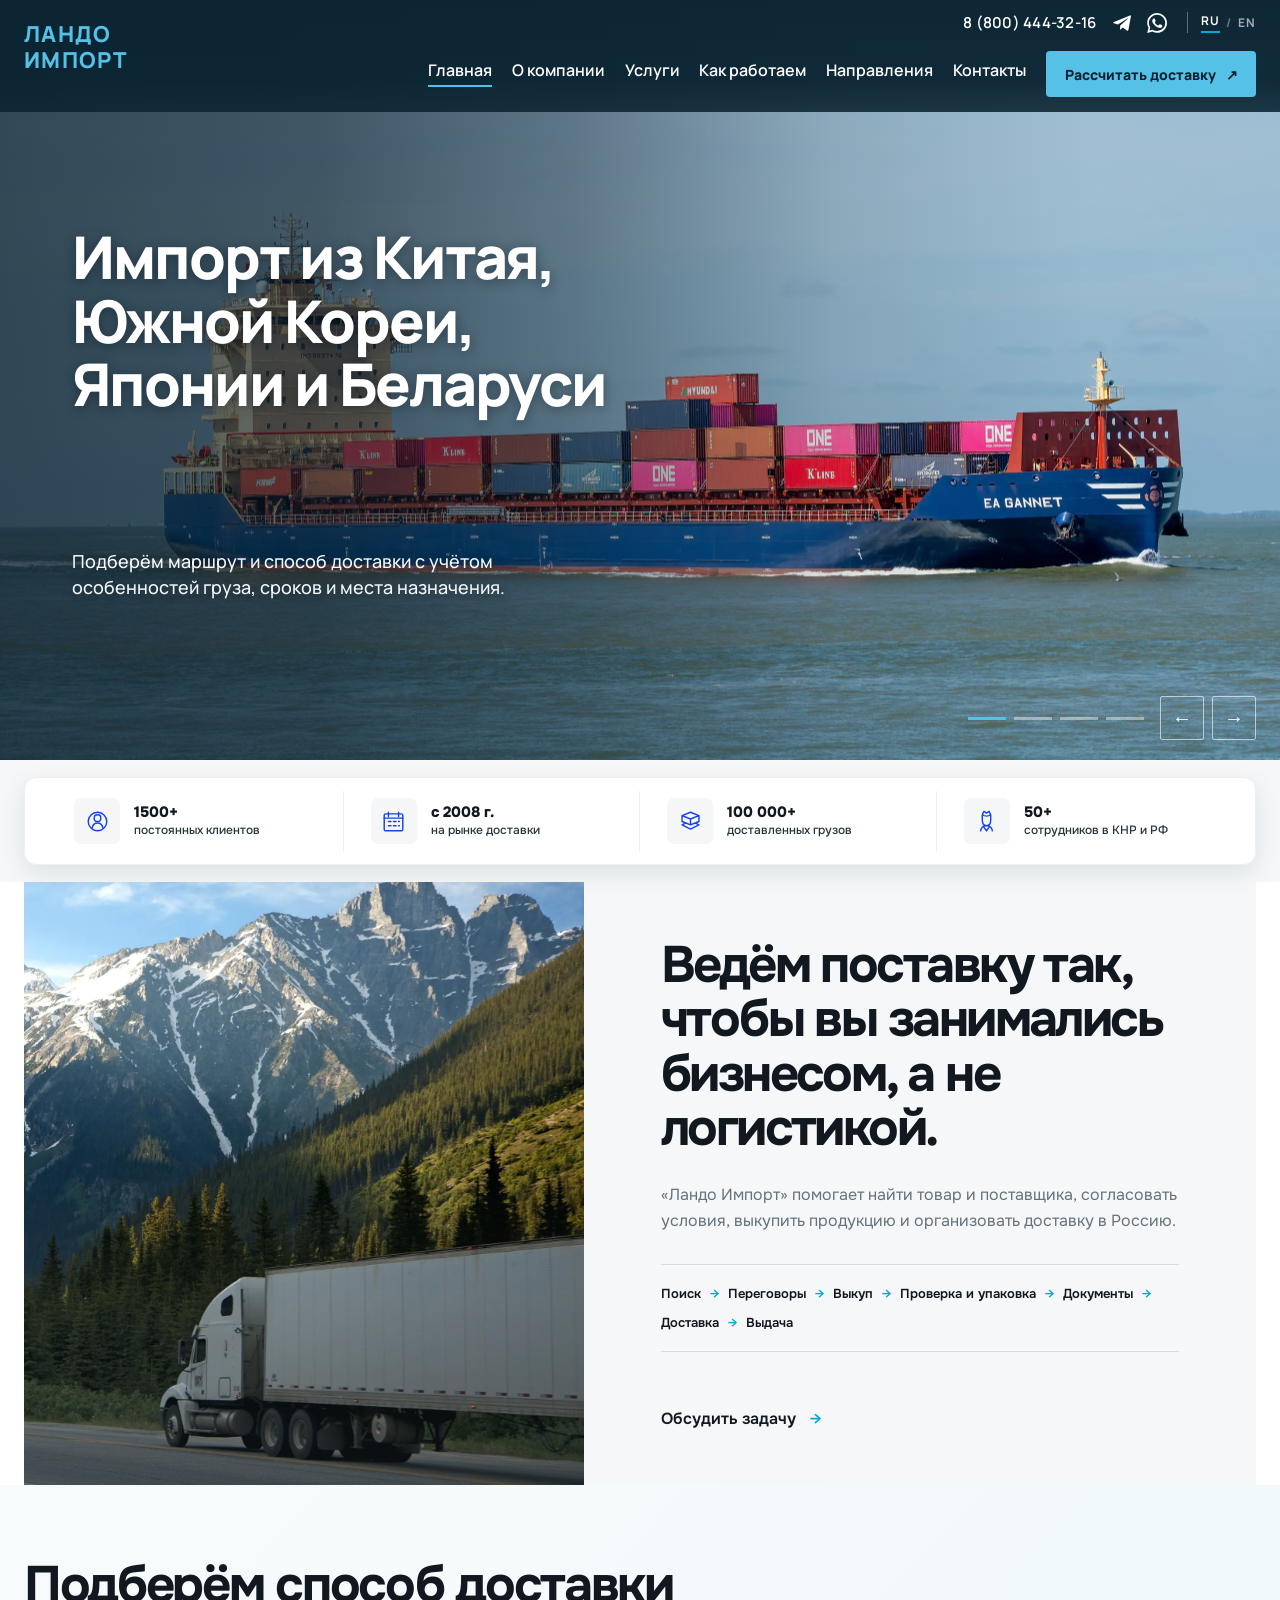
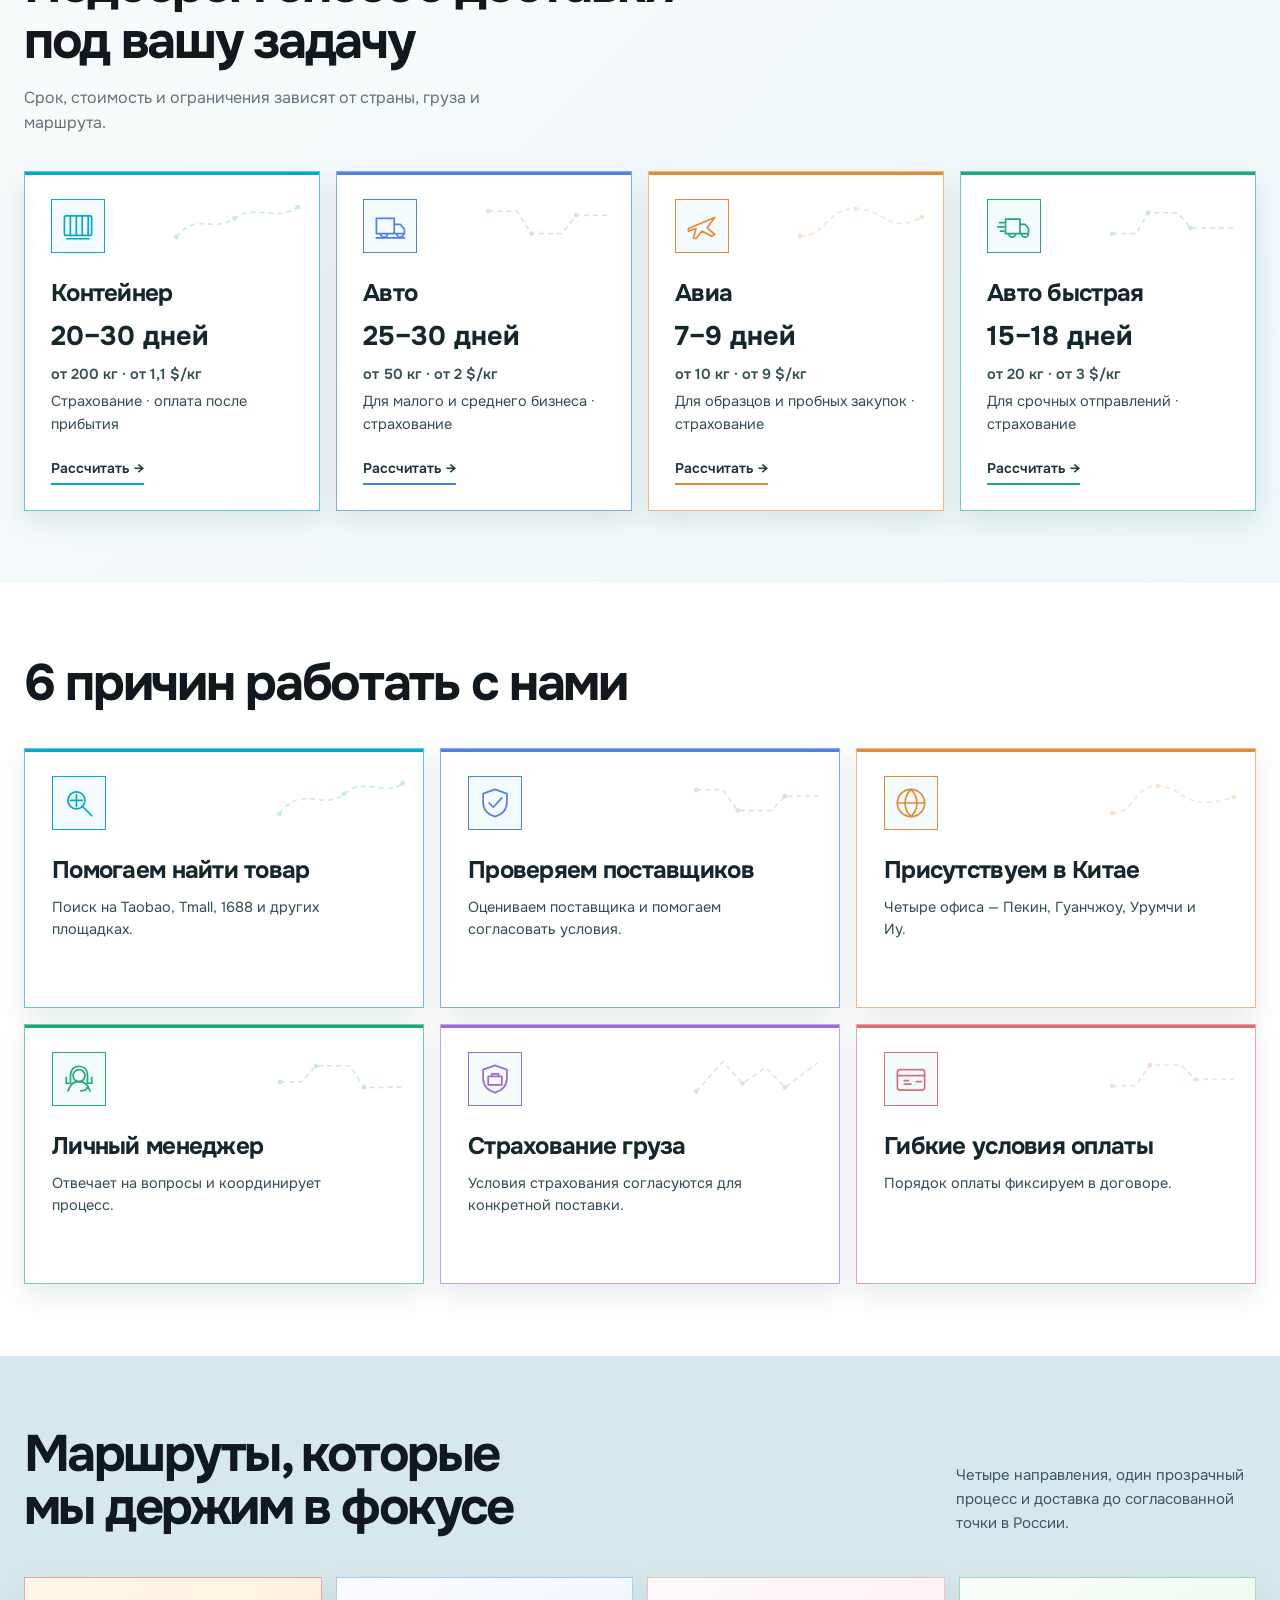
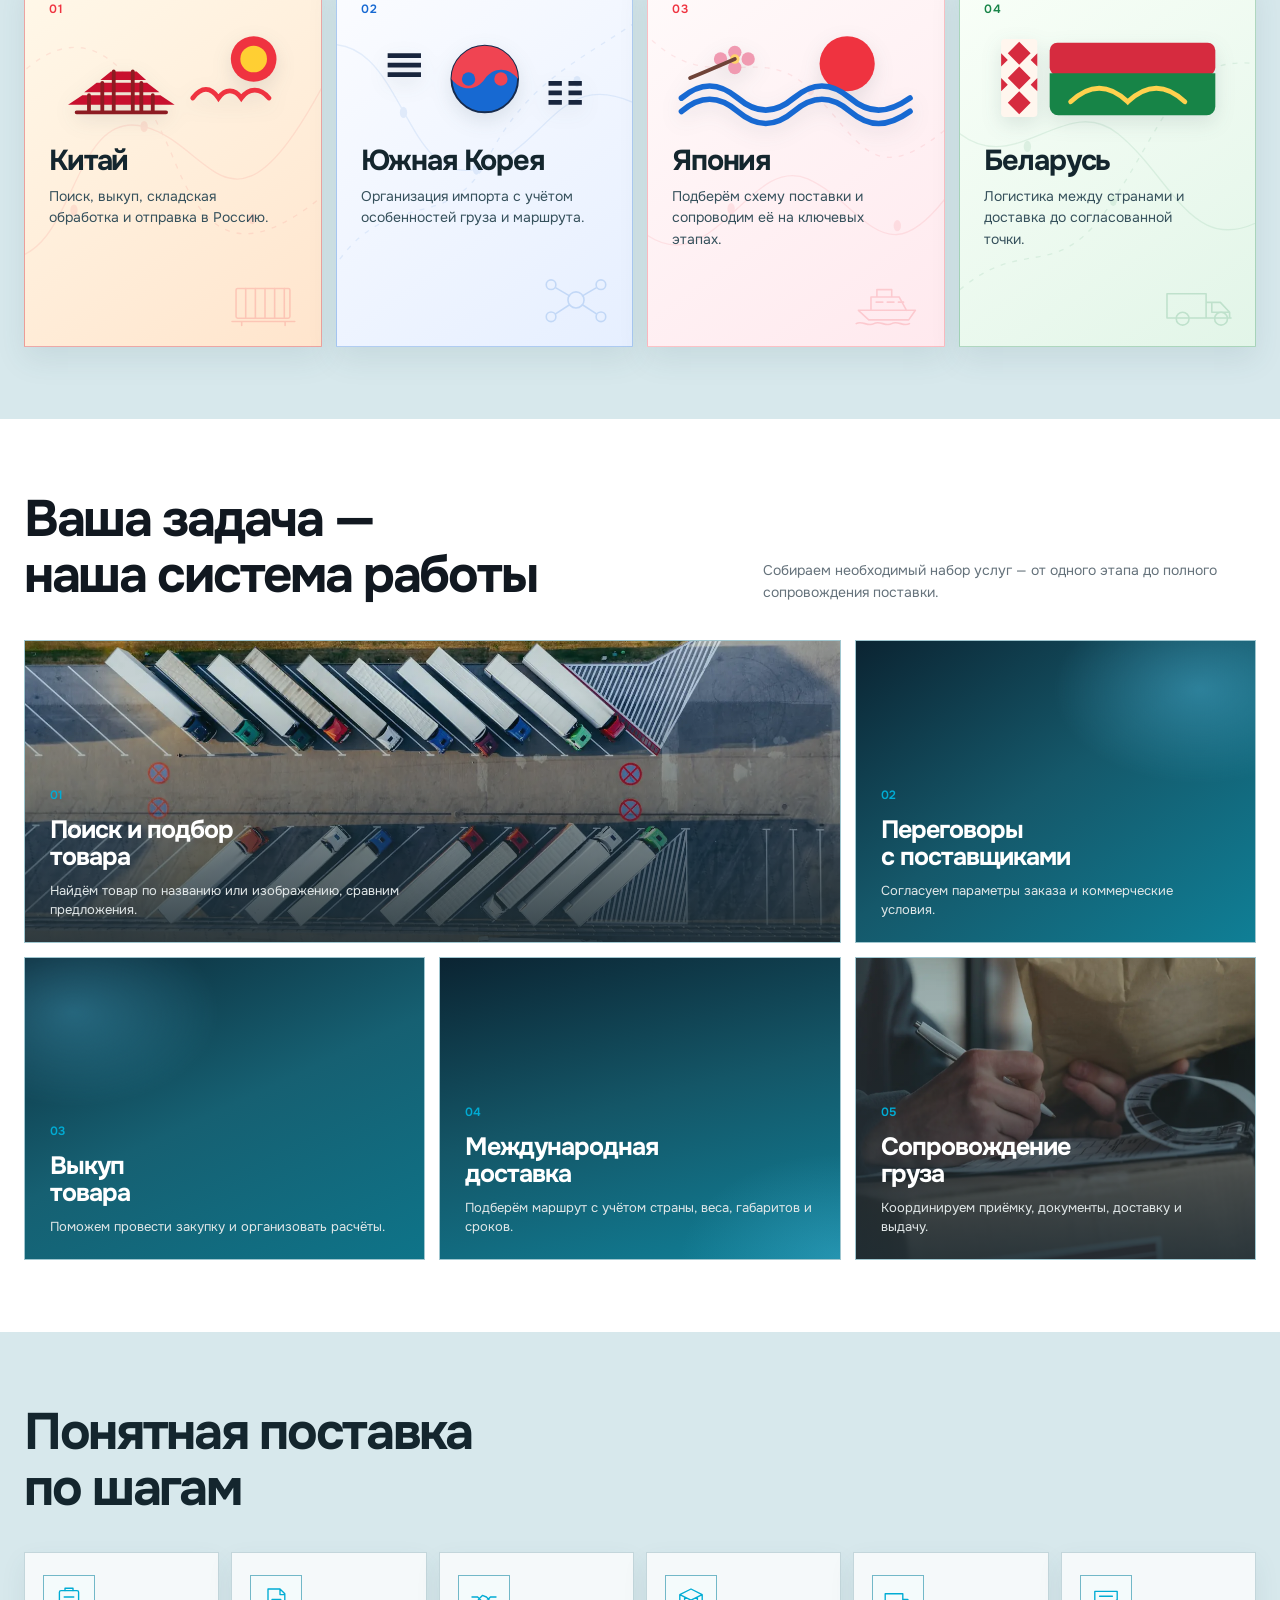
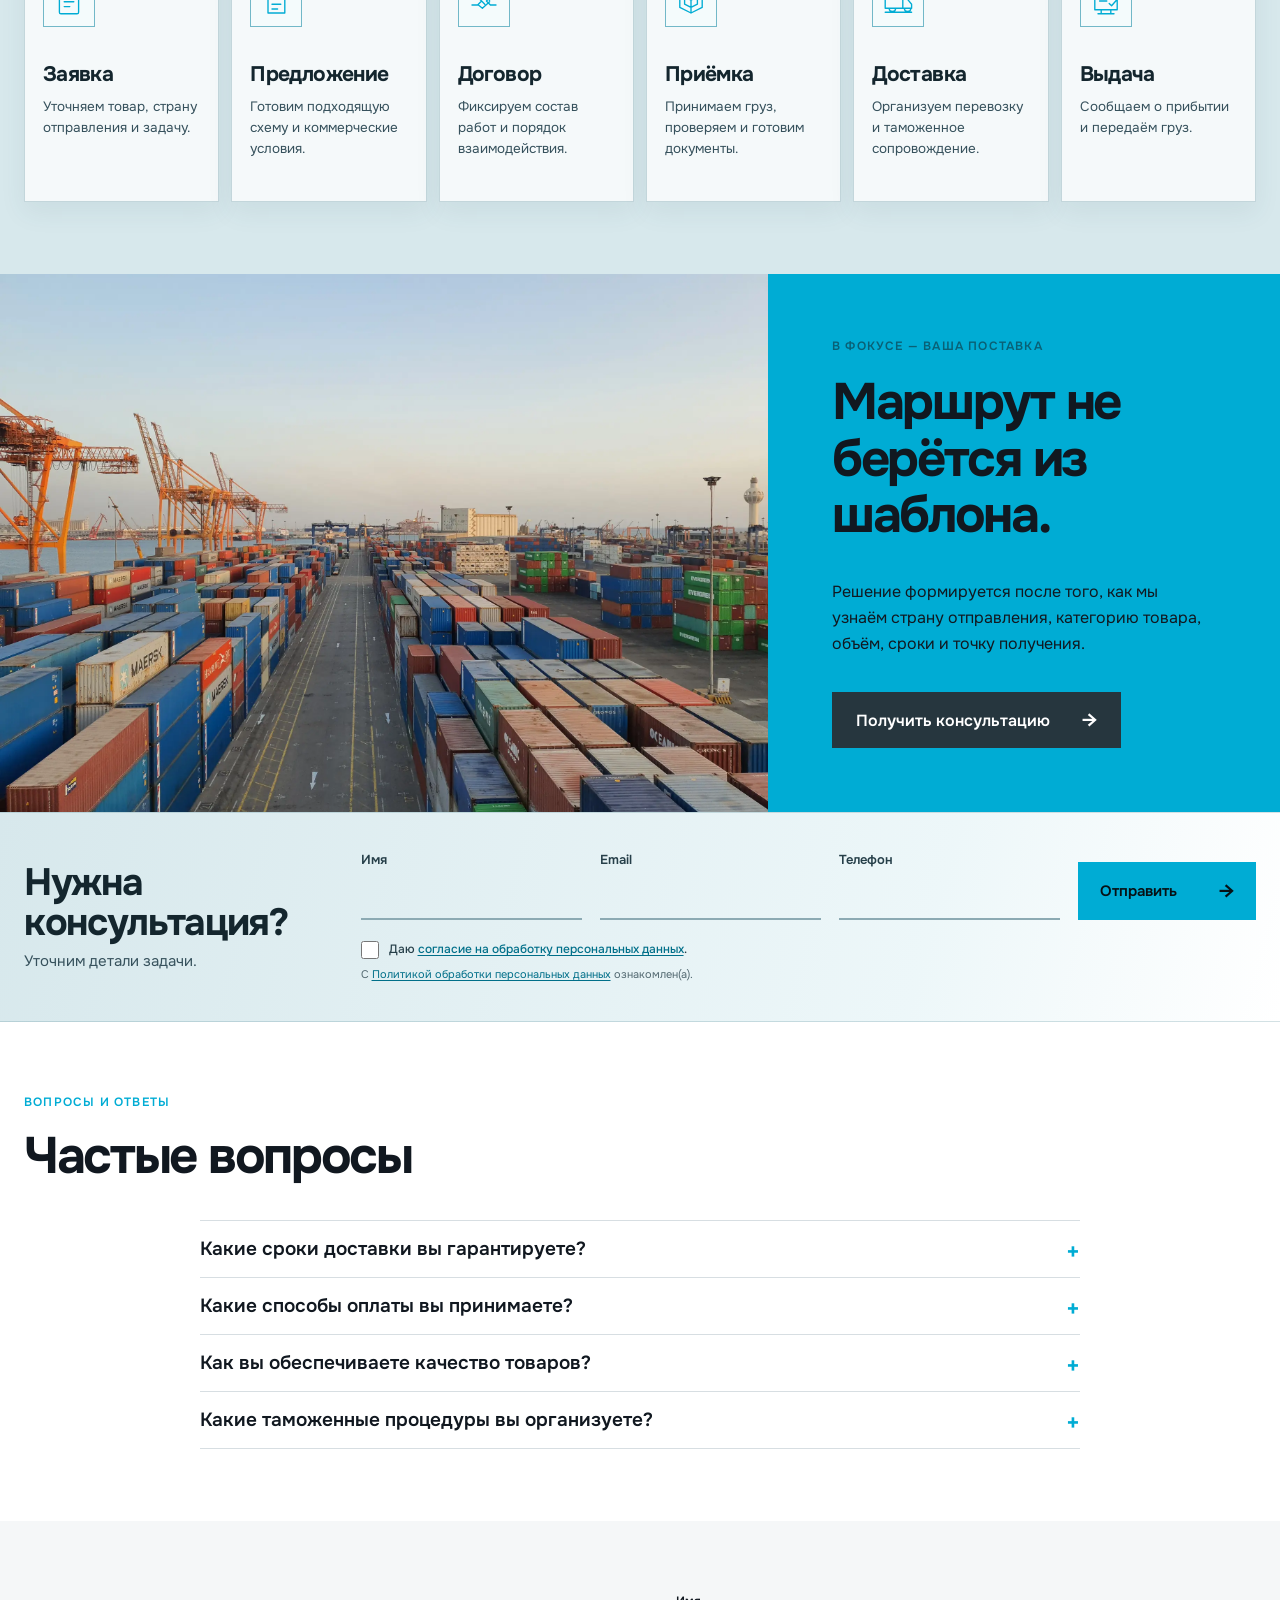
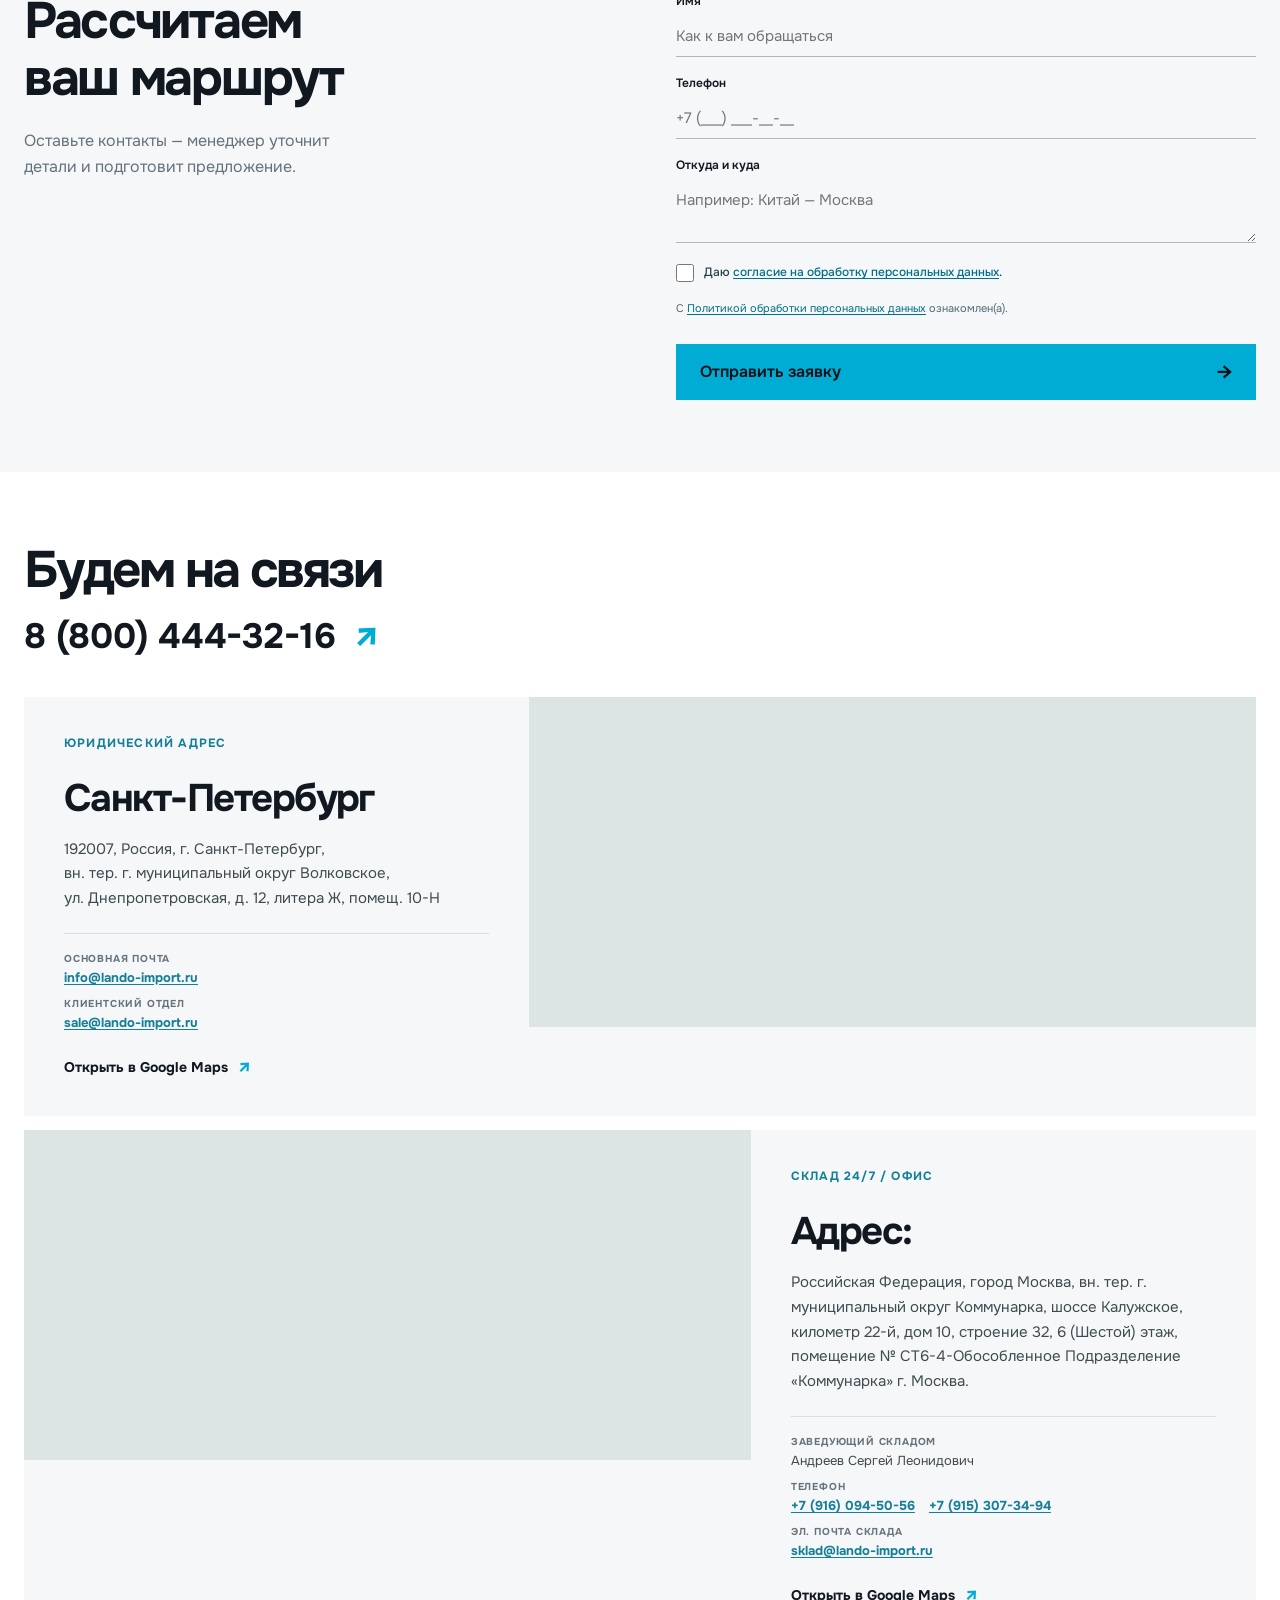
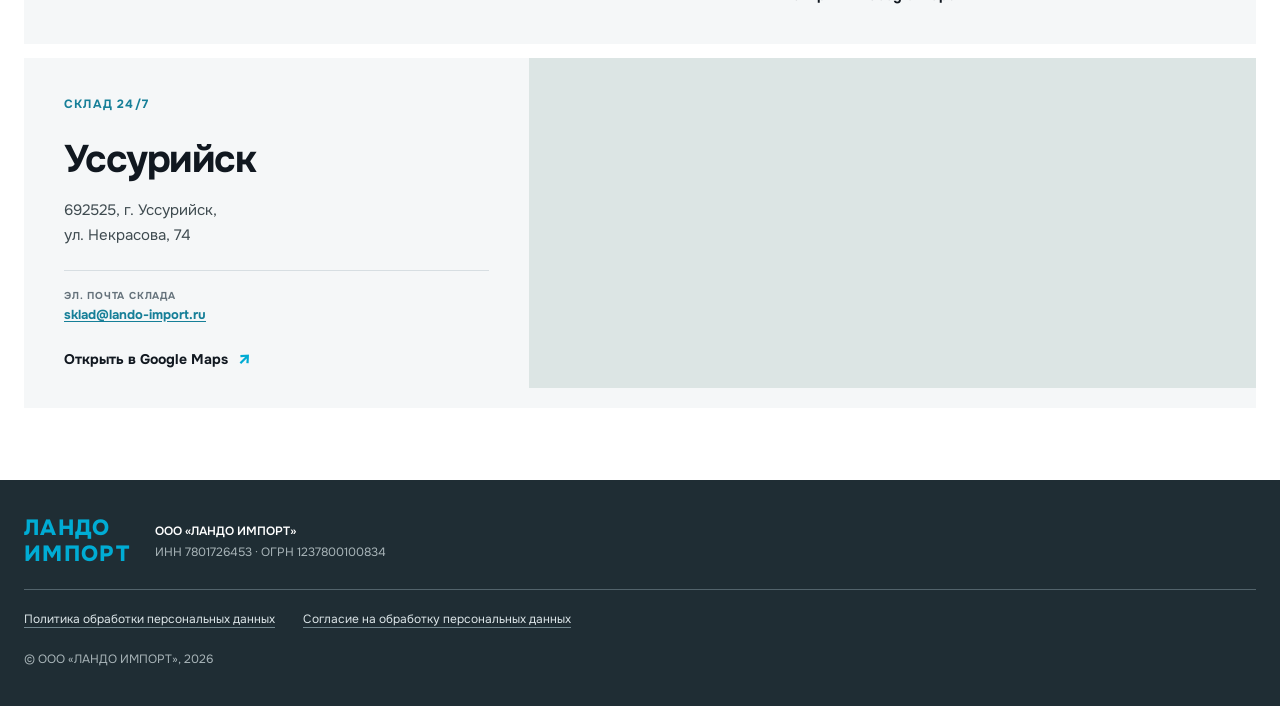
==== commit 7c0f10d9: "Fill empty service cards and fix mobile hero layout. Restore the sourcing photo, give text-only card" ====
--- a/index.html
+++ b/index.html
@@ -8,7 +8,7 @@
     <link rel="preconnect" href="https://fonts.gstatic.com" crossorigin />
     <link href="https://fonts.googleapis.com/css2?family=Manrope:wght@400;500;600;700;800&family=Onest:wght@400;500;600;700;800&display=swap" rel="stylesheet" />
     <link rel="preload" as="image" type="image/webp" href="images/hero00.webp" />
-    <link rel="stylesheet" href="style.css?v=20261102-img" />
+    <link rel="stylesheet" href="style.css?v=20261102-svc" />
   </head>
   <body id="top">
     <header class="header">
@@ -18,10 +18,10 @@
         <div class="header__content">
           <div class="header__contacts">
             <a class="header__phone" href="tel:88004443216">8 (800) 444-32-16</a>
-            <span class="header__social" role="img" aria-label="Telegram — ссылка появится позже" title="Telegram — ссылка появится позже">
+            <span class="header__social" role="img" aria-label="Telegram">
               <svg viewBox="0 0 24 24" aria-hidden="true"><path d="M21.7 3.1 18.5 20c-.2 1.2-.9 1.5-1.9.9l-4.9-3.6-2.4 2.3c-.3.3-.5.5-1 .5l.4-5 9.1-8.2c.4-.4-.1-.6-.6-.2L5.9 13.8 1 12.3c-1.1-.3-1.1-1.1.2-1.6L20.3 3c.9-.3 1.7.2 1.4.1Z"/></svg>
             </span>
-            <span class="header__social" role="img" aria-label="WhatsApp — ссылка появится позже" title="WhatsApp — ссылка появится позже">
+            <span class="header__social" role="img" aria-label="WhatsApp">
               <svg viewBox="0 0 24 24" aria-hidden="true"><path d="M20.5 3.5A11.8 11.8 0 0 0 12.1 0C5.6 0 .3 5.3.3 11.8c0 2.1.5 4.1 1.6 5.9L.2 24l6.4-1.7a11.8 11.8 0 0 0 5.6 1.4h.1c6.5 0 11.7-5.3 11.7-11.8 0-3.2-1.2-6.1-3.5-8.4Zm-8.3 18.2c-1.8 0-3.6-.5-5.1-1.4l-.4-.2-3.8 1 1-3.7-.2-.4a9.8 9.8 0 1 1 8.5 4.7Zm5.4-7.3c-.3-.1-1.7-.8-2-.9-.3-.1-.5-.1-.7.2l-.9 1.1c-.2.2-.4.2-.7.1a7.8 7.8 0 0 1-2.3-1.4 8.7 8.7 0 0 1-1.6-2c-.2-.3 0-.5.1-.6l.5-.6.3-.5c.1-.2 0-.4 0-.5l-.9-2.1c-.2-.6-.5-.5-.7-.5h-.6c-.2 0-.5.1-.8.4-.3.3-1 1-1 2.5s1.1 2.9 1.2 3.1c.1.2 2.1 3.2 5.1 4.5.7.3 1.3.5 1.7.6.7.2 1.4.2 1.9.1.6-.1 1.7-.7 2-1.4.2-.7.2-1.3.2-1.4-.2-.3-.4-.4-.7-.5Z"/></svg>
             </span>
             <nav class="lang-switch" aria-label="Выбор языка"><a class="is-active" href="index.html" lang="ru" aria-current="page">RU</a><span>/</span><a href="en.html" lang="en">EN</a></nav>
@@ -92,7 +92,7 @@
       <section class="benefits"><div class="container"><div class="section-head"><h2>6 причин работать с нами</h2></div><div class="benefits__grid">
         <article><div class="card-icon" aria-hidden="true"><svg viewBox="0 0 40 40"><circle cx="17" cy="17" r="10"/><path d="m24 24 11 11M10 17h14M17 10v14"/></svg></div><svg class="card-infographic" viewBox="0 0 160 54" aria-hidden="true"><path d="M3 43C32 4 56 41 84 18s49 5 73-13"/><circle cx="3" cy="43" r="3"/><circle cx="84" cy="18" r="3"/><circle cx="157" cy="5" r="3"/></svg><h3>Помогаем найти товар</h3><p>Поиск на Taobao, Tmall, 1688 и других площадках.</p></article>
         <article><div class="card-icon" aria-hidden="true"><svg viewBox="0 0 40 40"><path d="M20 4 34 9v10c0 9-5 14-14 17C11 33 6 28 6 19V9zM13 20l5 5 10-11"/></svg></div><svg class="card-infographic" viewBox="0 0 160 54" aria-hidden="true"><path d="M4 13h33l19 26h42l17-18h41"/><circle cx="4" cy="13" r="3"/><circle cx="56" cy="39" r="3"/><circle cx="115" cy="21" r="3"/></svg><h3>Проверяем поставщиков</h3><p>Оцениваем поставщика и помогаем согласовать условия.</p></article>
-        <article><div class="card-icon" aria-hidden="true"><svg viewBox="0 0 40 40"><circle cx="20" cy="20" r="16"/><path d="M4 20h32M20 4c5 5 7 10 7 16s-2 11-7 16c-5-5-7-10-7-16s2-11 7-16"/></svg></div><svg class="card-infographic" viewBox="0 0 160 54" aria-hidden="true"><path d="M4 42c30 0 25-34 57-34 31 0 33 35 95 14"/><circle cx="4" cy="42" r="3"/><circle cx="61" cy="8" r="3"/><circle cx="156" cy="22" r="3"/></svg><h3>Присутствуем в Китае</h3><p>Архивная информация об офисах требует подтверждения.</p></article>
+        <article><div class="card-icon" aria-hidden="true"><svg viewBox="0 0 40 40"><circle cx="20" cy="20" r="16"/><path d="M4 20h32M20 4c5 5 7 10 7 16s-2 11-7 16c-5-5-7-10-7-16s2-11 7-16"/></svg></div><svg class="card-infographic" viewBox="0 0 160 54" aria-hidden="true"><path d="M4 42c30 0 25-34 57-34 31 0 33 35 95 14"/><circle cx="4" cy="42" r="3"/><circle cx="61" cy="8" r="3"/><circle cx="156" cy="22" r="3"/></svg><h3>Присутствуем в Китае</h3><p>Четыре офиса — Пекин, Гуанчжоу, Урумчи и Иу.</p></article>
         <article><div class="card-icon" aria-hidden="true"><svg viewBox="0 0 40 40"><circle cx="20" cy="16" r="7"/><path d="M7 34c2-7 7-11 13-11s11 4 13 11M5 18v7h5v-9c0-7 4-11 10-11s10 4 10 11v9h5v-7M30 28c0 4-3 6-8 6"/></svg></div><svg class="card-infographic" viewBox="0 0 160 54" aria-hidden="true"><path d="M4 33h27l18-20h42l18 27h47"/><circle cx="4" cy="33" r="3"/><circle cx="49" cy="13" r="3"/><circle cx="109" cy="40" r="3"/></svg><h3>Личный менеджер</h3><p>Отвечает на вопросы и координирует процесс.</p></article>
         <article><div class="card-icon" aria-hidden="true"><svg viewBox="0 0 40 40"><path d="M20 4 34 9v10c0 9-5 14-14 17C11 33 6 28 6 19V9zM12 17h16v10H12zM16 17v-3h8v3"/></svg></div><svg class="card-infographic" viewBox="0 0 160 54" aria-hidden="true"><path d="M4 45 37 8l25 27 29-20 24 25 41-31"/><circle cx="4" cy="45" r="3"/><circle cx="62" cy="35" r="3"/><circle cx="115" cy="40" r="3"/></svg><h3>Страхование груза</h3><p>Условия страхования согласуются для конкретной поставки.</p></article>
         <article><div class="card-icon" aria-hidden="true"><svg viewBox="0 0 40 40"><rect x="4" y="9" width="32" height="24" rx="3"/><path d="M4 16h32M26 23h6M12 26h8M12 22h5"/></svg></div><svg class="card-infographic" viewBox="0 0 160 54" aria-hidden="true"><path d="M4 38h29l18-26h39l18 18h48"/><circle cx="4" cy="38" r="3"/><circle cx="51" cy="12" r="3"/><circle cx="108" cy="30" r="3"/></svg><h3>Гибкие условия оплаты</h3><p>Порядок оплаты фиксируем в договоре.</p></article>
--- a/style.css
+++ b/style.css
@@ -858,3 +858,61 @@
   .hero__slide{transition:none}
   .hero__arrow,.hero__dots button{transition:none}
 }
+
+/* Text-only service cards: the dark teal field previously on card 01. */
+.services__grid .service:not(.service--wide):not(.service--photo){
+  color:#fff;
+  background:
+    radial-gradient(70% 60% at 86% 16%, rgba(85,193,231,.38), transparent 52%),
+    linear-gradient(145deg, #0b2432 0%, #15586a 48%, #0f7f96 100%)
+}
+.services__grid .service:nth-child(3):not(.service--wide):not(.service--photo){
+  background:
+    radial-gradient(70% 60% at 12% 18%, rgba(85,193,231,.32), transparent 52%),
+    linear-gradient(155deg, #0c2a38 0%, #166072 50%, #0e7489 100%)
+}
+.services__grid .service:nth-child(4):not(.service--wide):not(.service--photo){
+  background:
+    radial-gradient(80% 70% at 100% 100%, rgba(85,193,231,.30), transparent 50%),
+    linear-gradient(165deg, #0b2432 0%, #145667 48%, #108199 100%)
+}
+.services__grid .service:not(.service--wide):not(.service--photo) .service__caption{
+  position:absolute;
+  inset:auto 25px 22px
+}
+.services__grid .service:not(.service--wide):not(.service--photo) h3{color:#fff}
+.services__grid .service:not(.service--wide):not(.service--photo) p{color:#e1e7e8}
+
+/* Restore the original sourcing photograph on the first card. */
+.service__image--sourcing{
+  background-image:image-set(url('images/sourcing.webp') type('image/webp'), url('images/sourcing.jpg') type('image/jpeg'));
+  background-position:center;
+  background-size:cover
+}
+
+/* Mobile: keep the truck in frame above the intro heading. */
+@media(max-width:800px){
+  .intro__photo{
+    min-height:min(78vw, 460px);
+    background-position:center 82%;
+    background-size:cover
+  }
+}
+
+/* Mobile: keep the hero title up top and drop the lead toward the footer, as on desktop. */
+@media(max-width:767px){
+  .hero .container.hero__content{
+    display:flex;
+    flex-direction:column;
+    justify-content:flex-start;
+    top:var(--hero-top);
+    bottom:78px;
+    height:auto
+  }
+  .hero .hero__lead,
+  .hero .hero__lead--bright{
+    margin-top:auto;
+    margin-bottom:0;
+    max-width:100%
+  }
+}
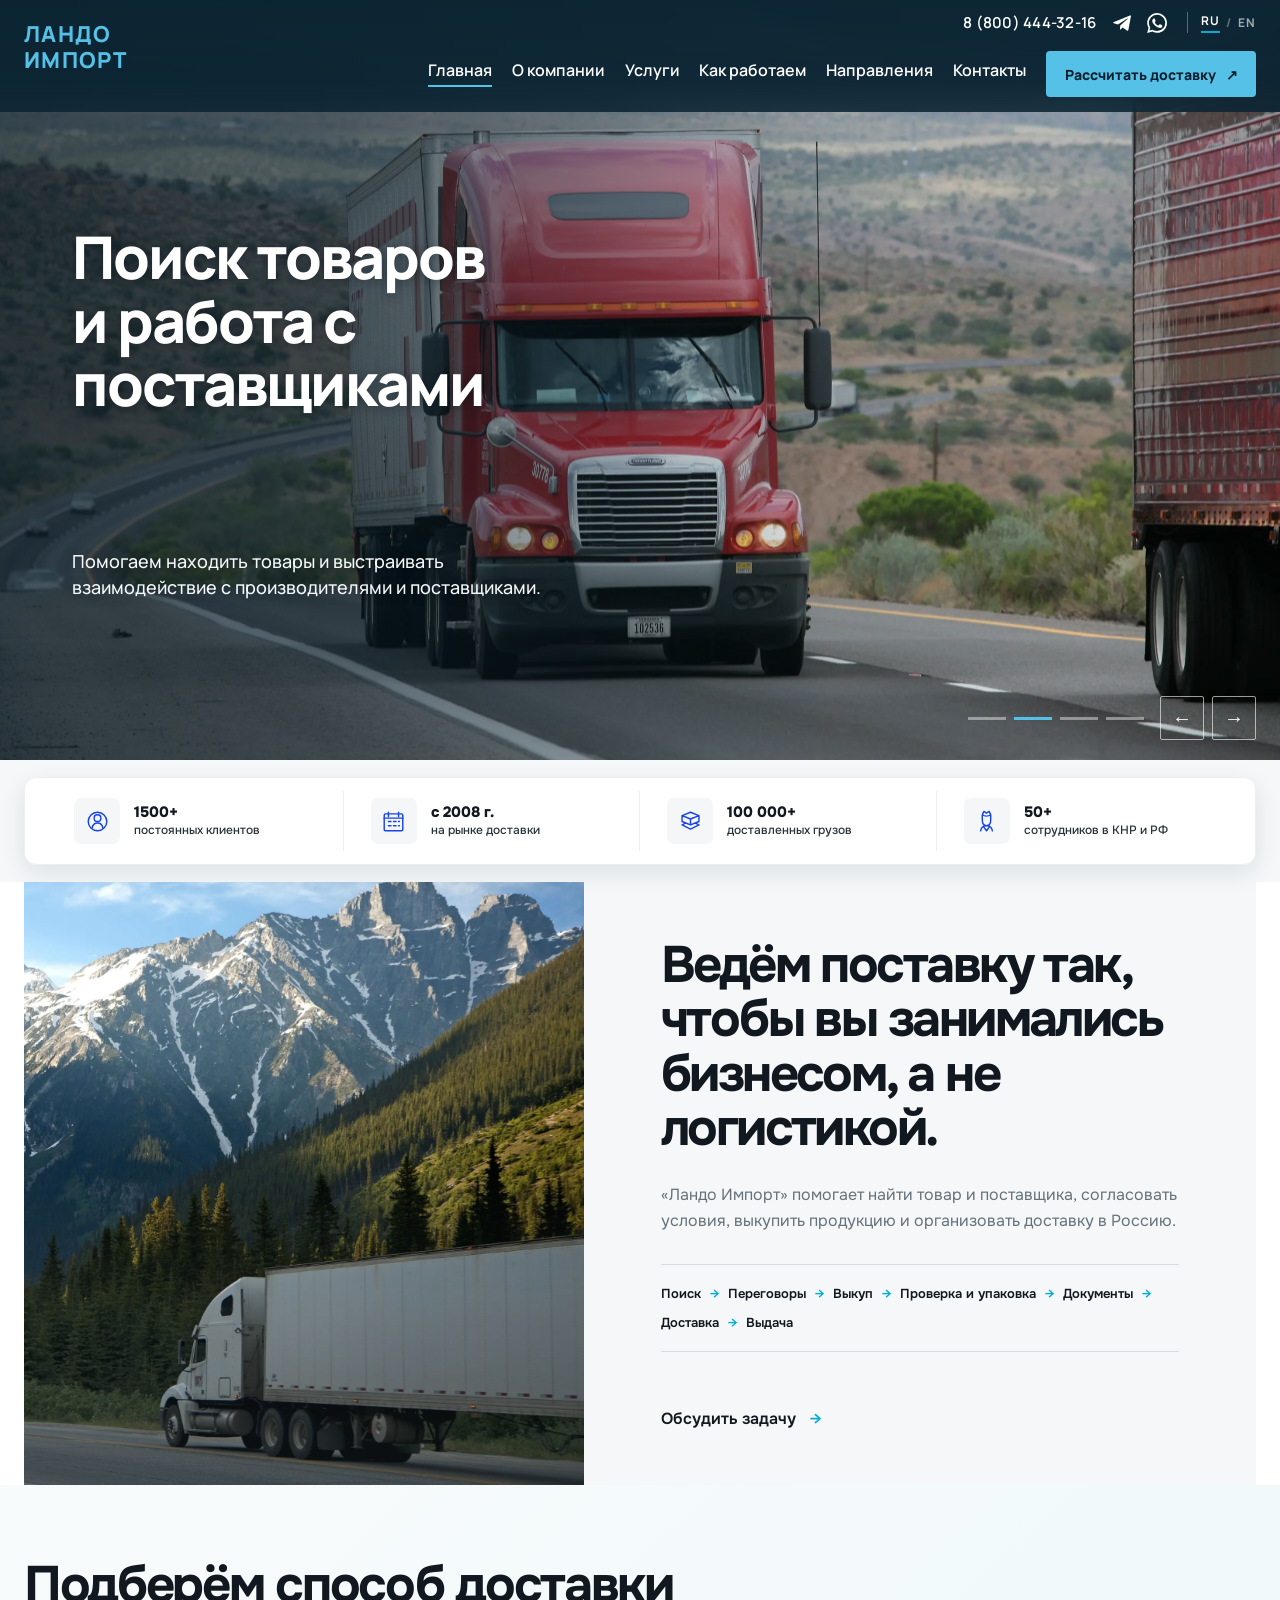
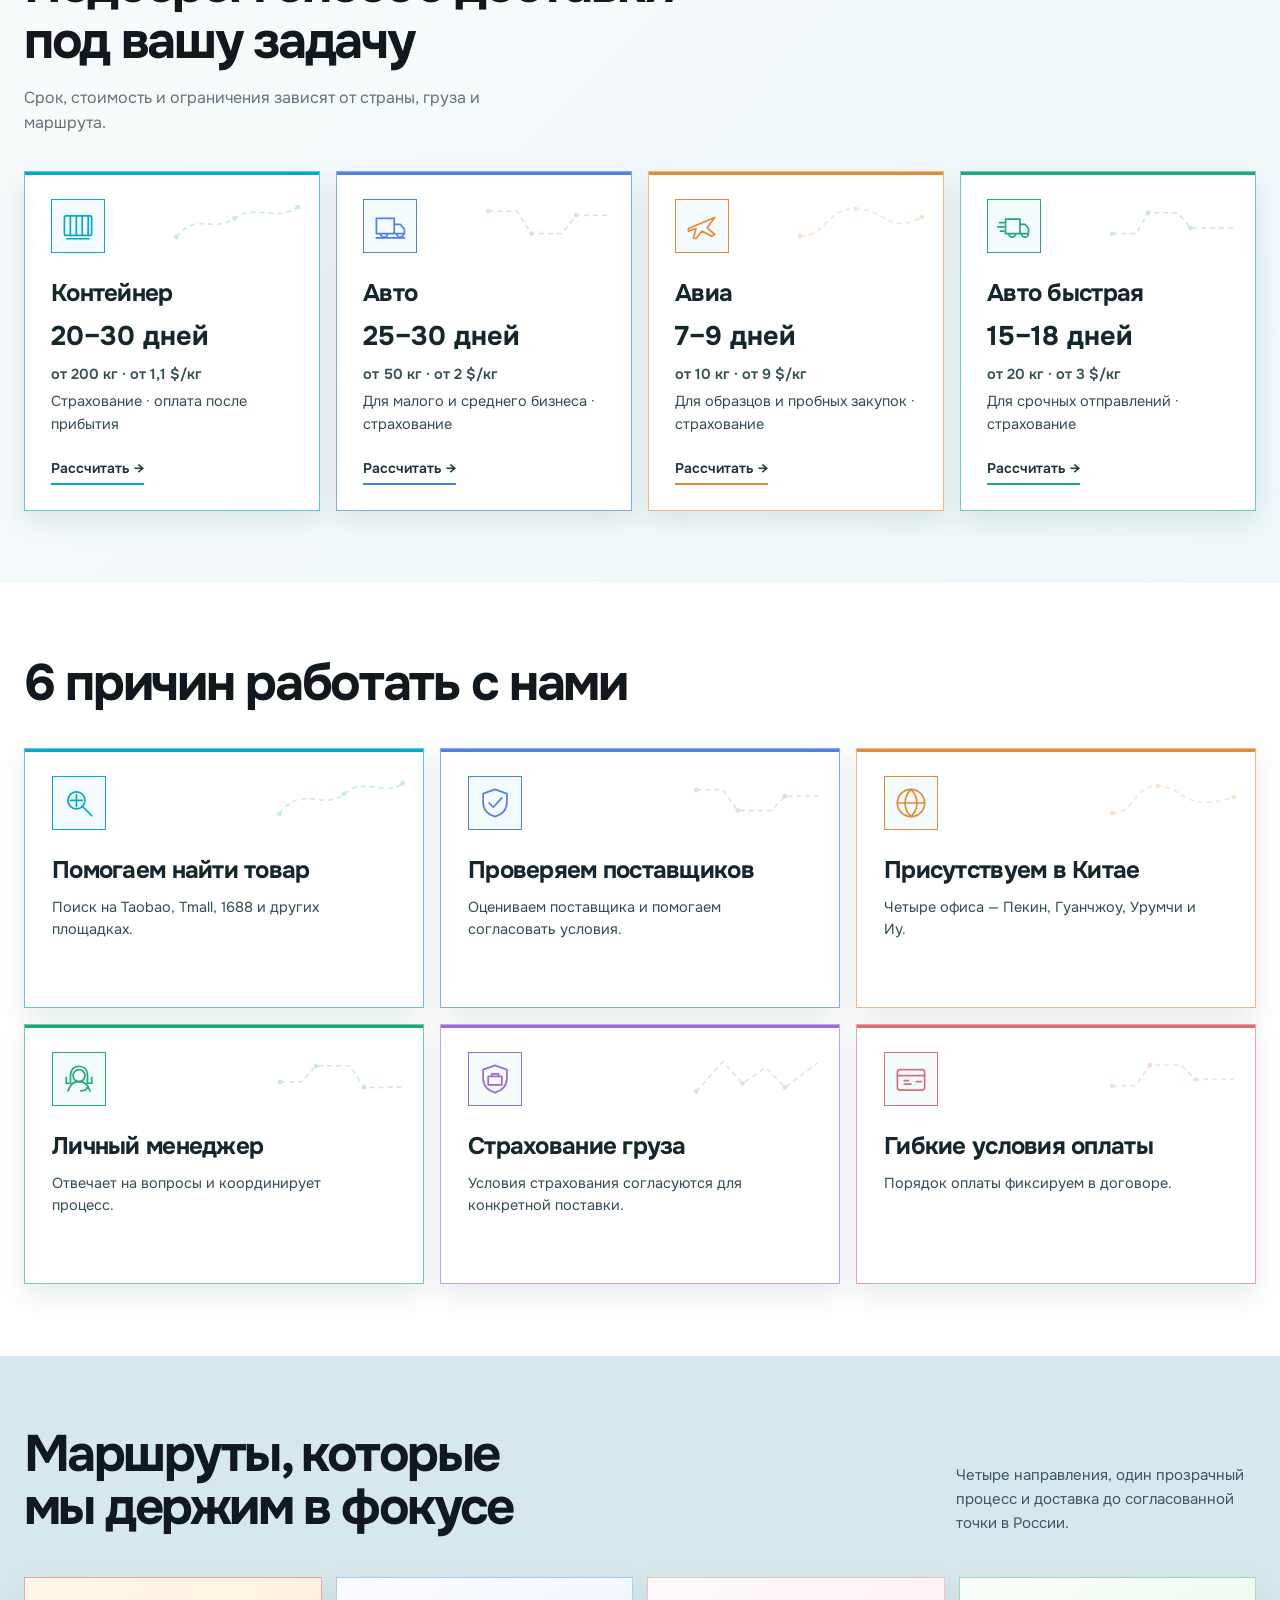
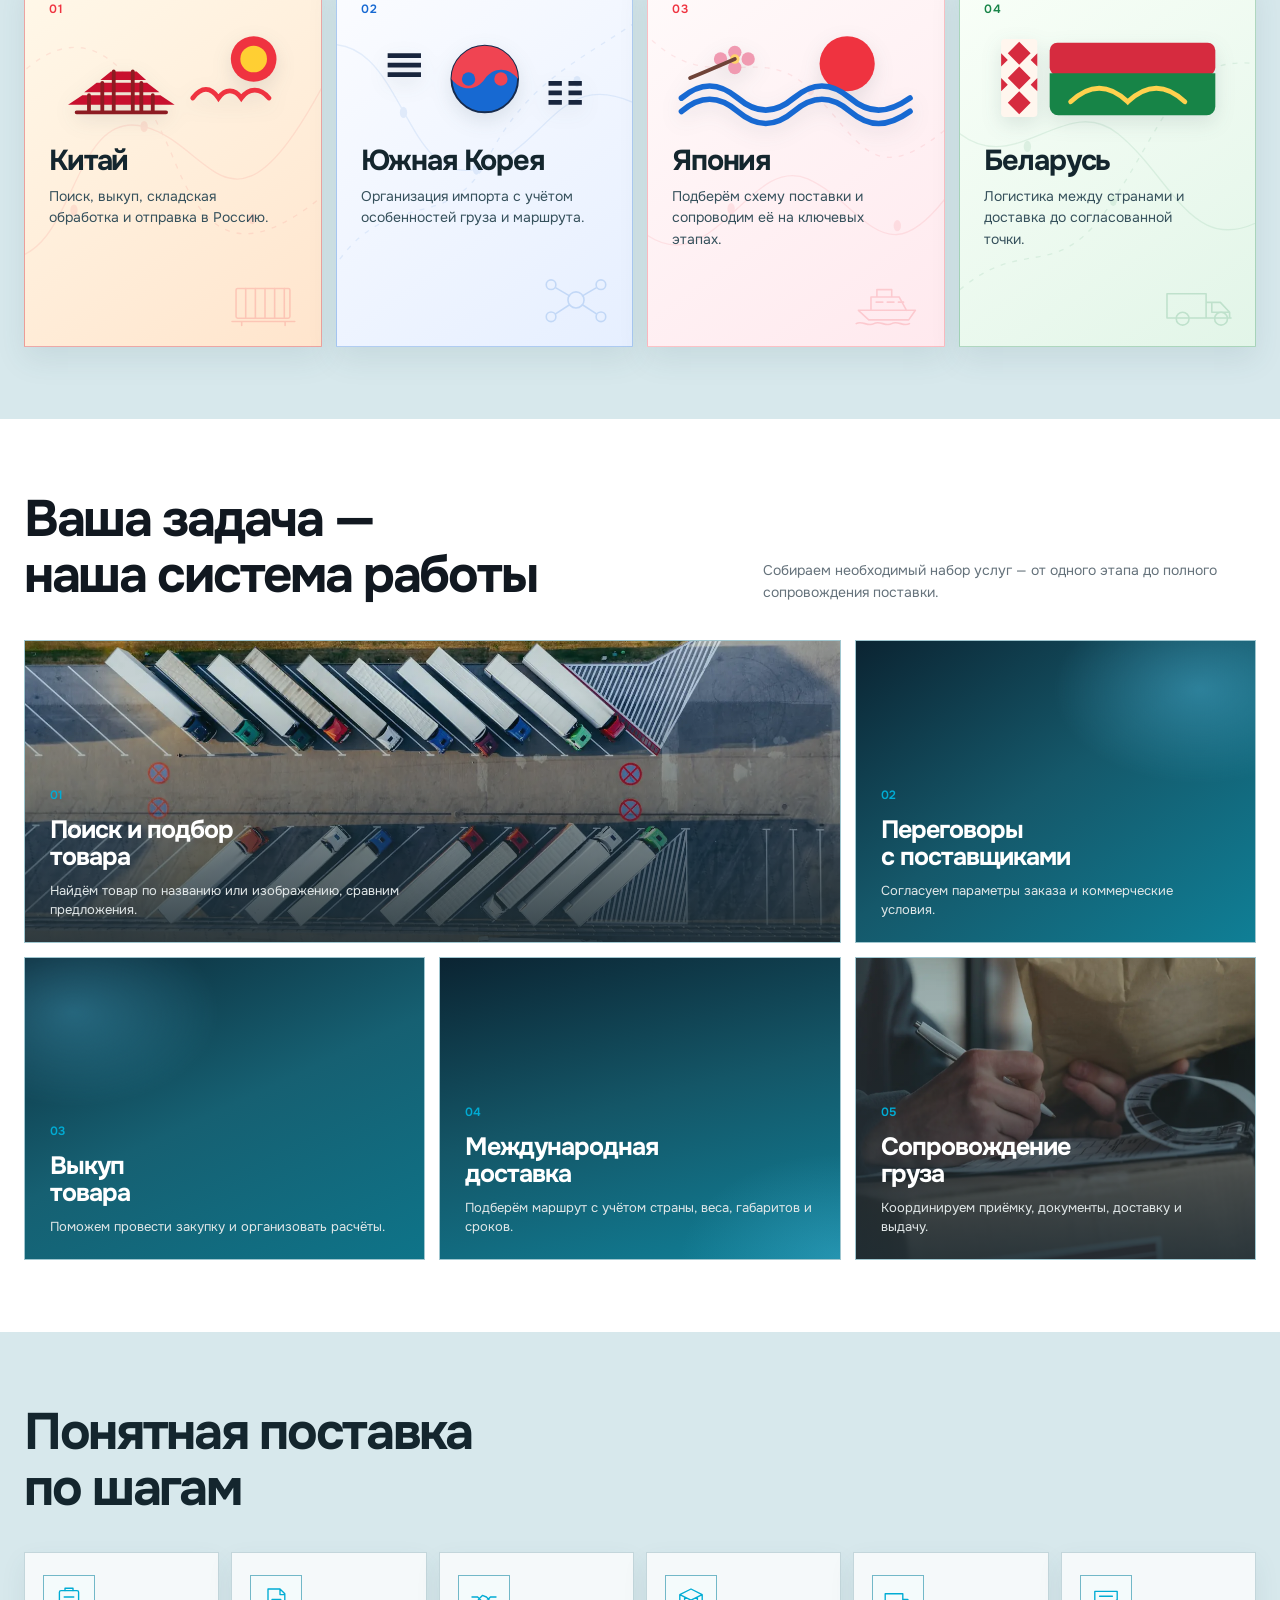
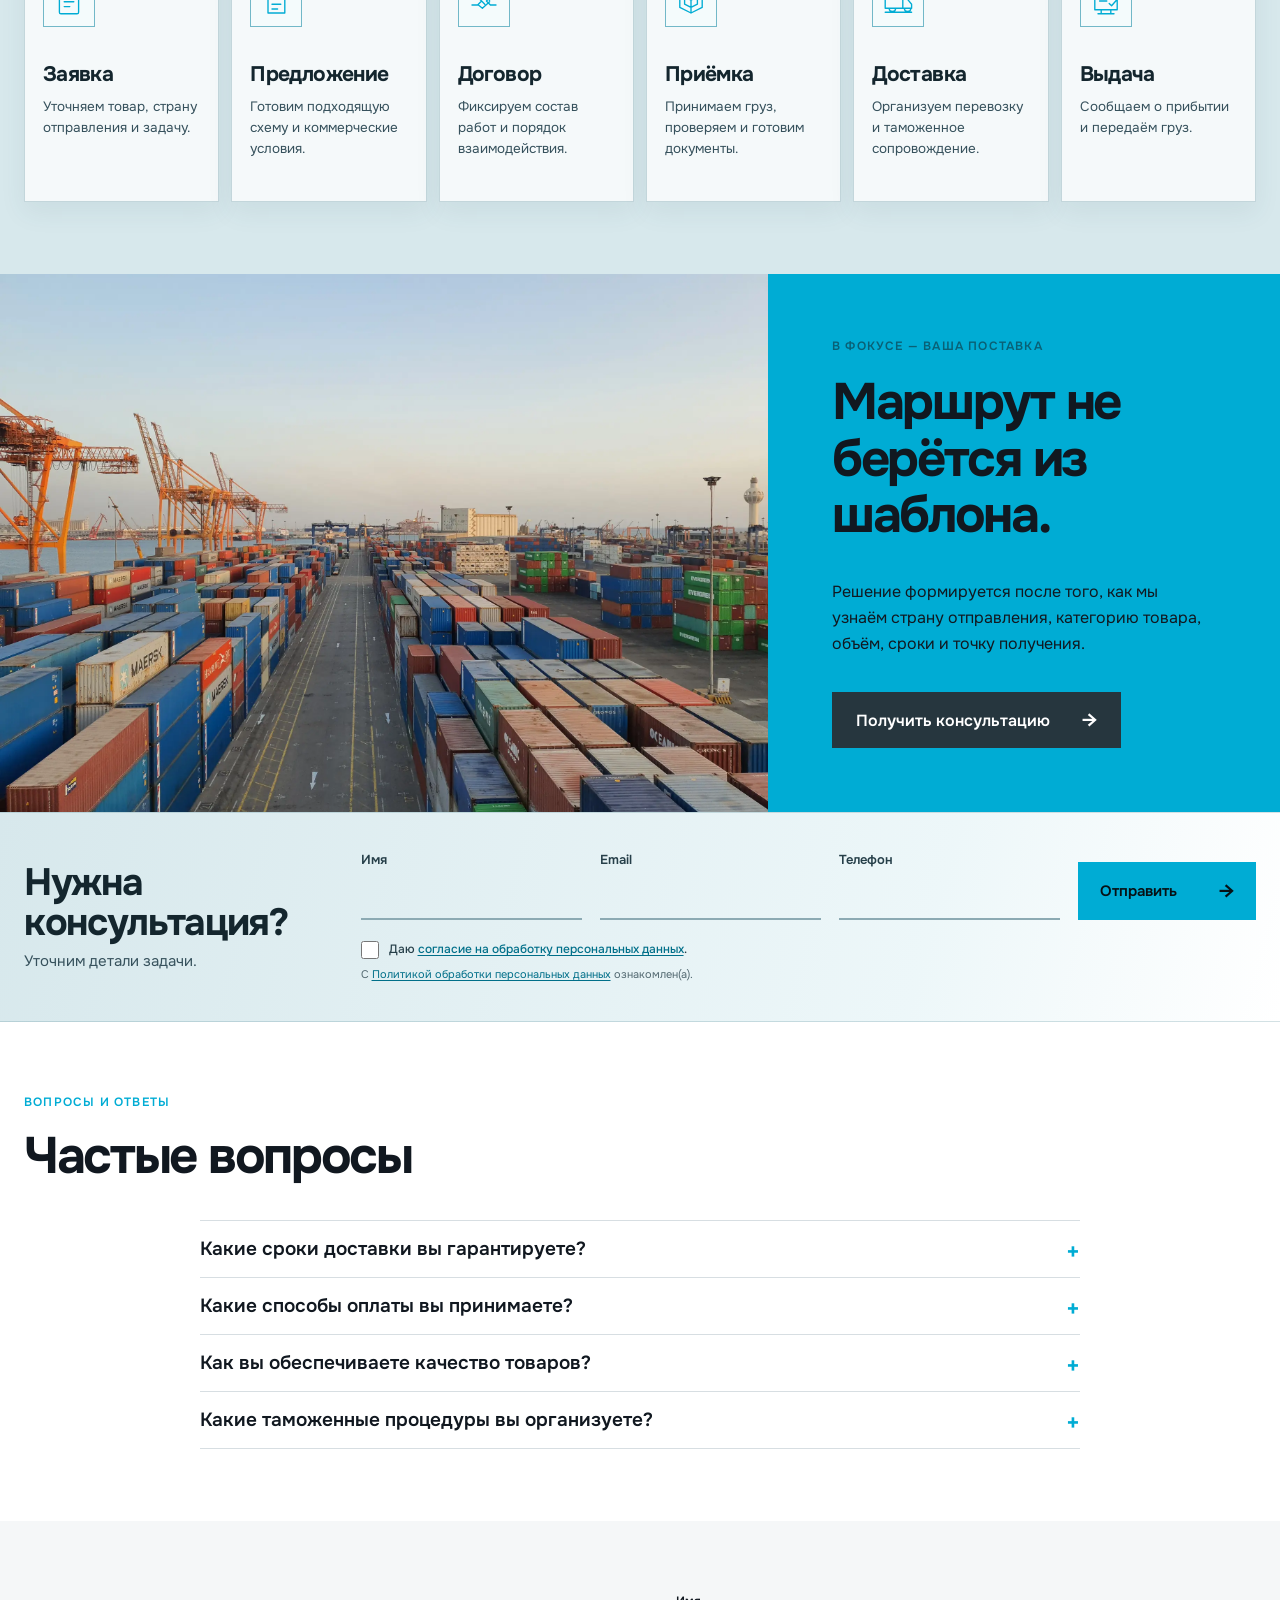
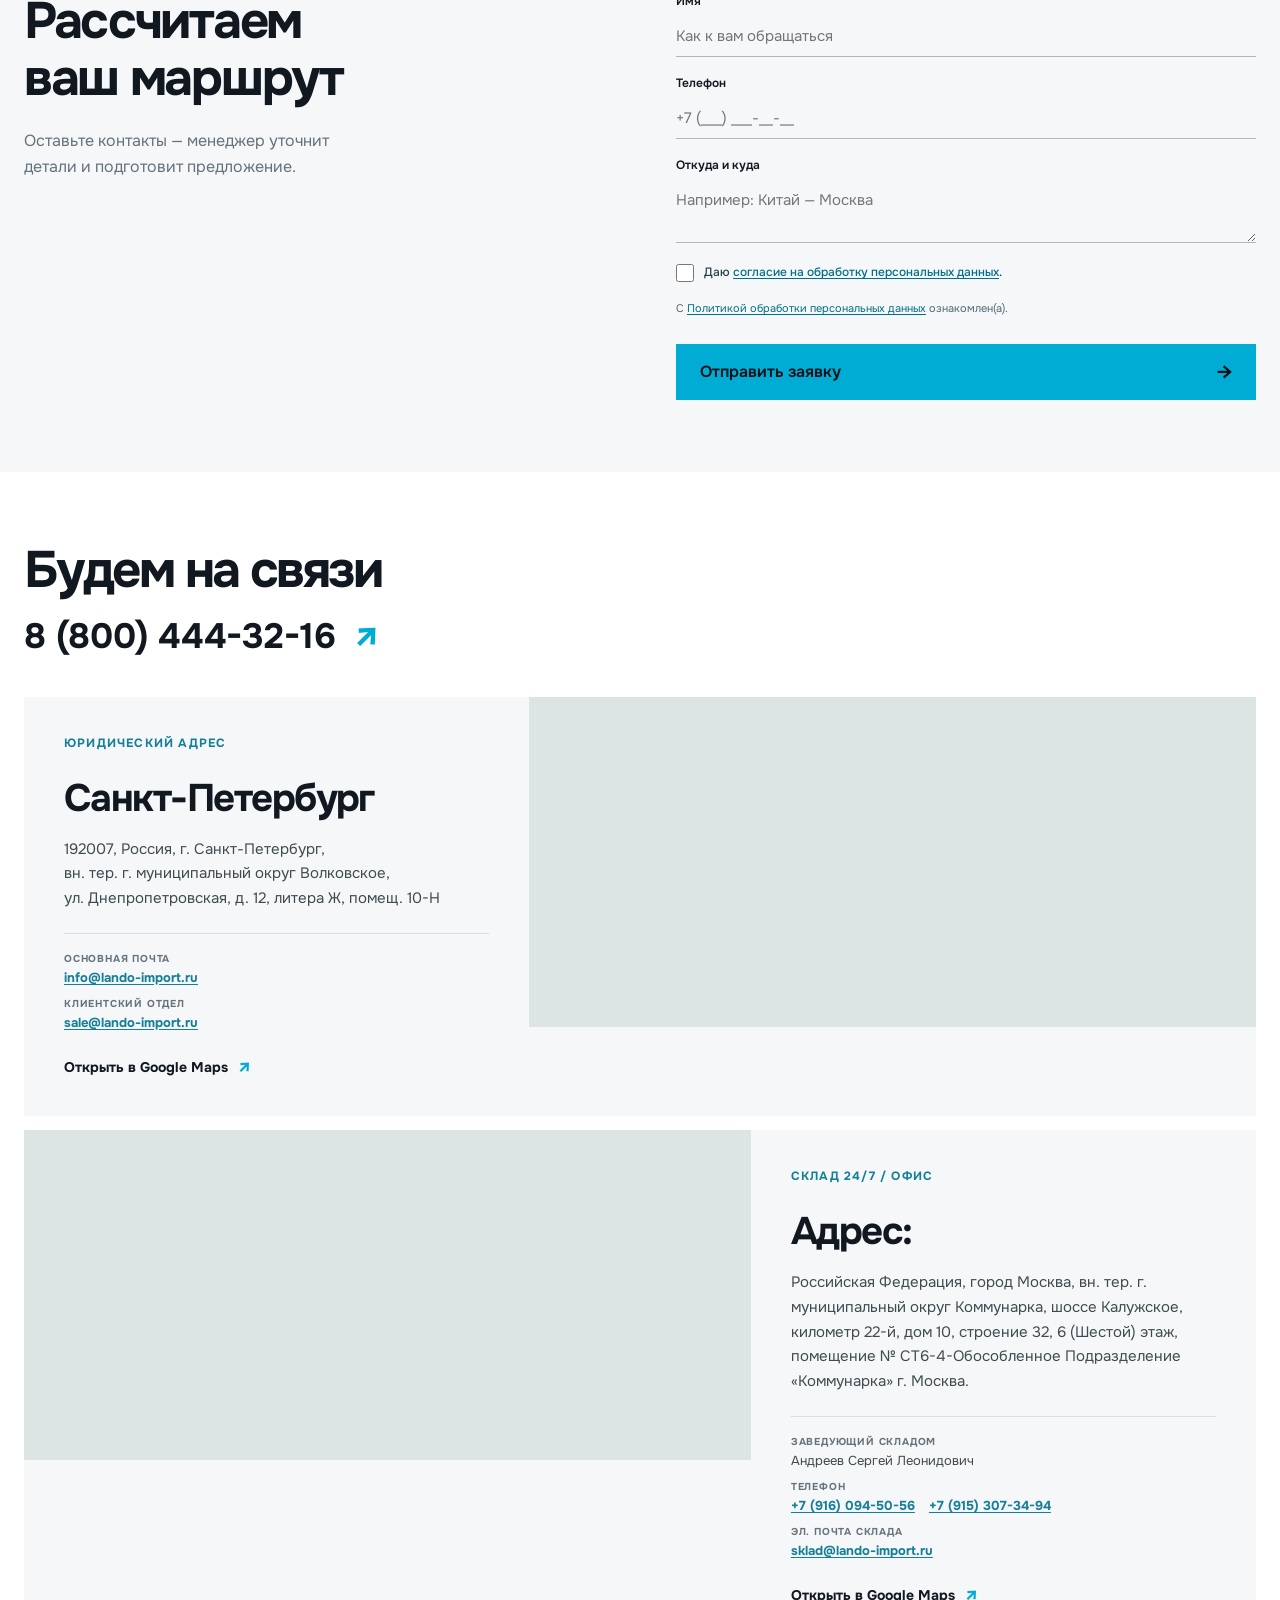
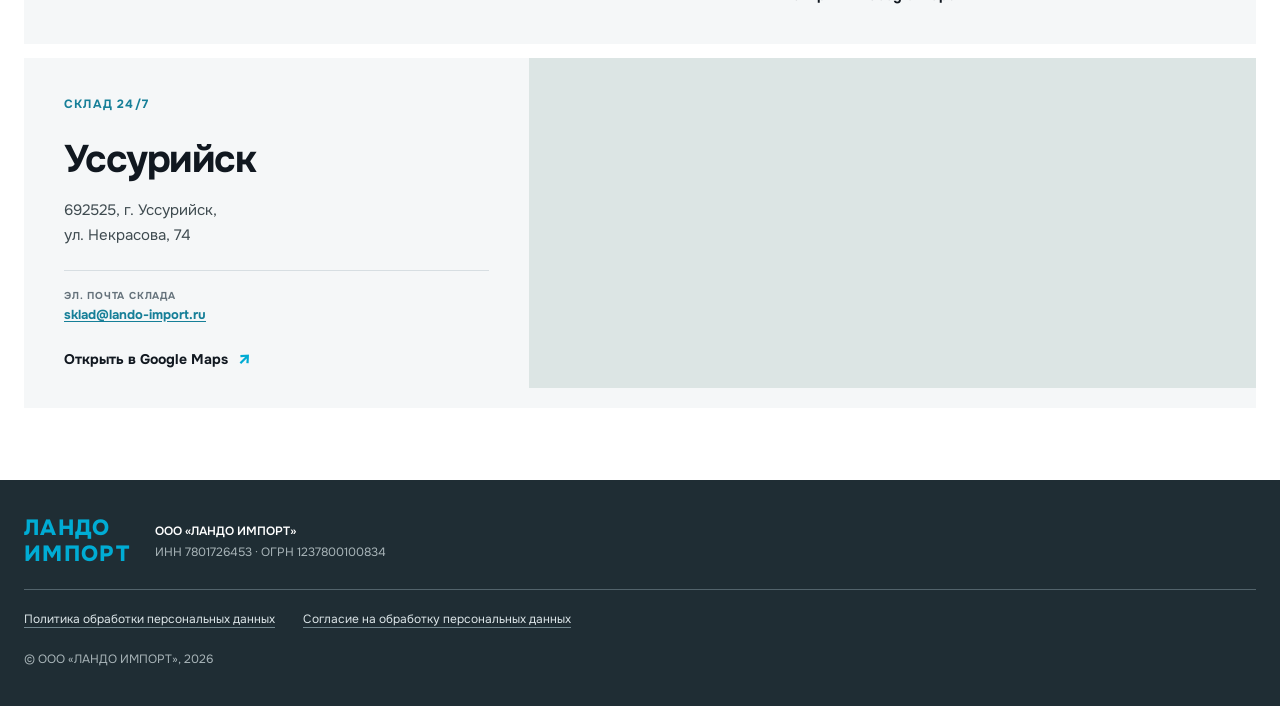
==== commit 599f3c96: "Pin the hero subtitle to the bottom on tablet widths. Co-authored-by: Cursor <cursoragent@cursor.com" ====
--- a/index.html
+++ b/index.html
@@ -8,7 +8,7 @@
     <link rel="preconnect" href="https://fonts.gstatic.com" crossorigin />
     <link href="https://fonts.googleapis.com/css2?family=Manrope:wght@400;500;600;700;800&family=Onest:wght@400;500;600;700;800&display=swap" rel="stylesheet" />
     <link rel="preload" as="image" type="image/webp" href="images/hero00.webp" />
-    <link rel="stylesheet" href="style.css?v=20261102-svc" />
+    <link rel="stylesheet" href="style.css?v=20261102-tab" />
   </head>
   <body id="top">
     <header class="header">
--- a/style.css
+++ b/style.css
@@ -798,13 +798,22 @@
   .header .nav a{align-self:flex-start;font-size:20px}
   .header .header__cta{width:210px;min-width:210px}
   .hero .container.hero__content{
+    display:flex;
+    flex-direction:column;
+    justify-content:flex-start;
     top:clamp(150px,17vw,170px);
     left:40px;
+    bottom:78px;
+    height:auto;
     width:min(600px,calc(100vw - 80px));
     max-width:600px
   }
   .hero h1,.hero h2,.hero .hero__slide:first-child h1{font-size:clamp(42px,5.9vw,48px)}
-  .hero .hero__lead,.hero .hero__lead--bright{font-size:17px}
+  .hero .hero__lead,.hero .hero__lead--bright{
+    margin-top:auto;
+    margin-bottom:0;
+    font-size:17px
+  }
 }
 
 @media(max-width:767px){
@@ -913,6 +922,9 @@
   .hero .hero__lead--bright{
     margin-top:auto;
     margin-bottom:0;
-    max-width:100%
-  }
-}
+    max-width:100%;
+    color:#fff;
+    font-weight:600;
+    text-shadow:0 1px 2px rgba(0,12,22,.9),0 2px 12px rgba(0,12,22,.72)
+  }
+}
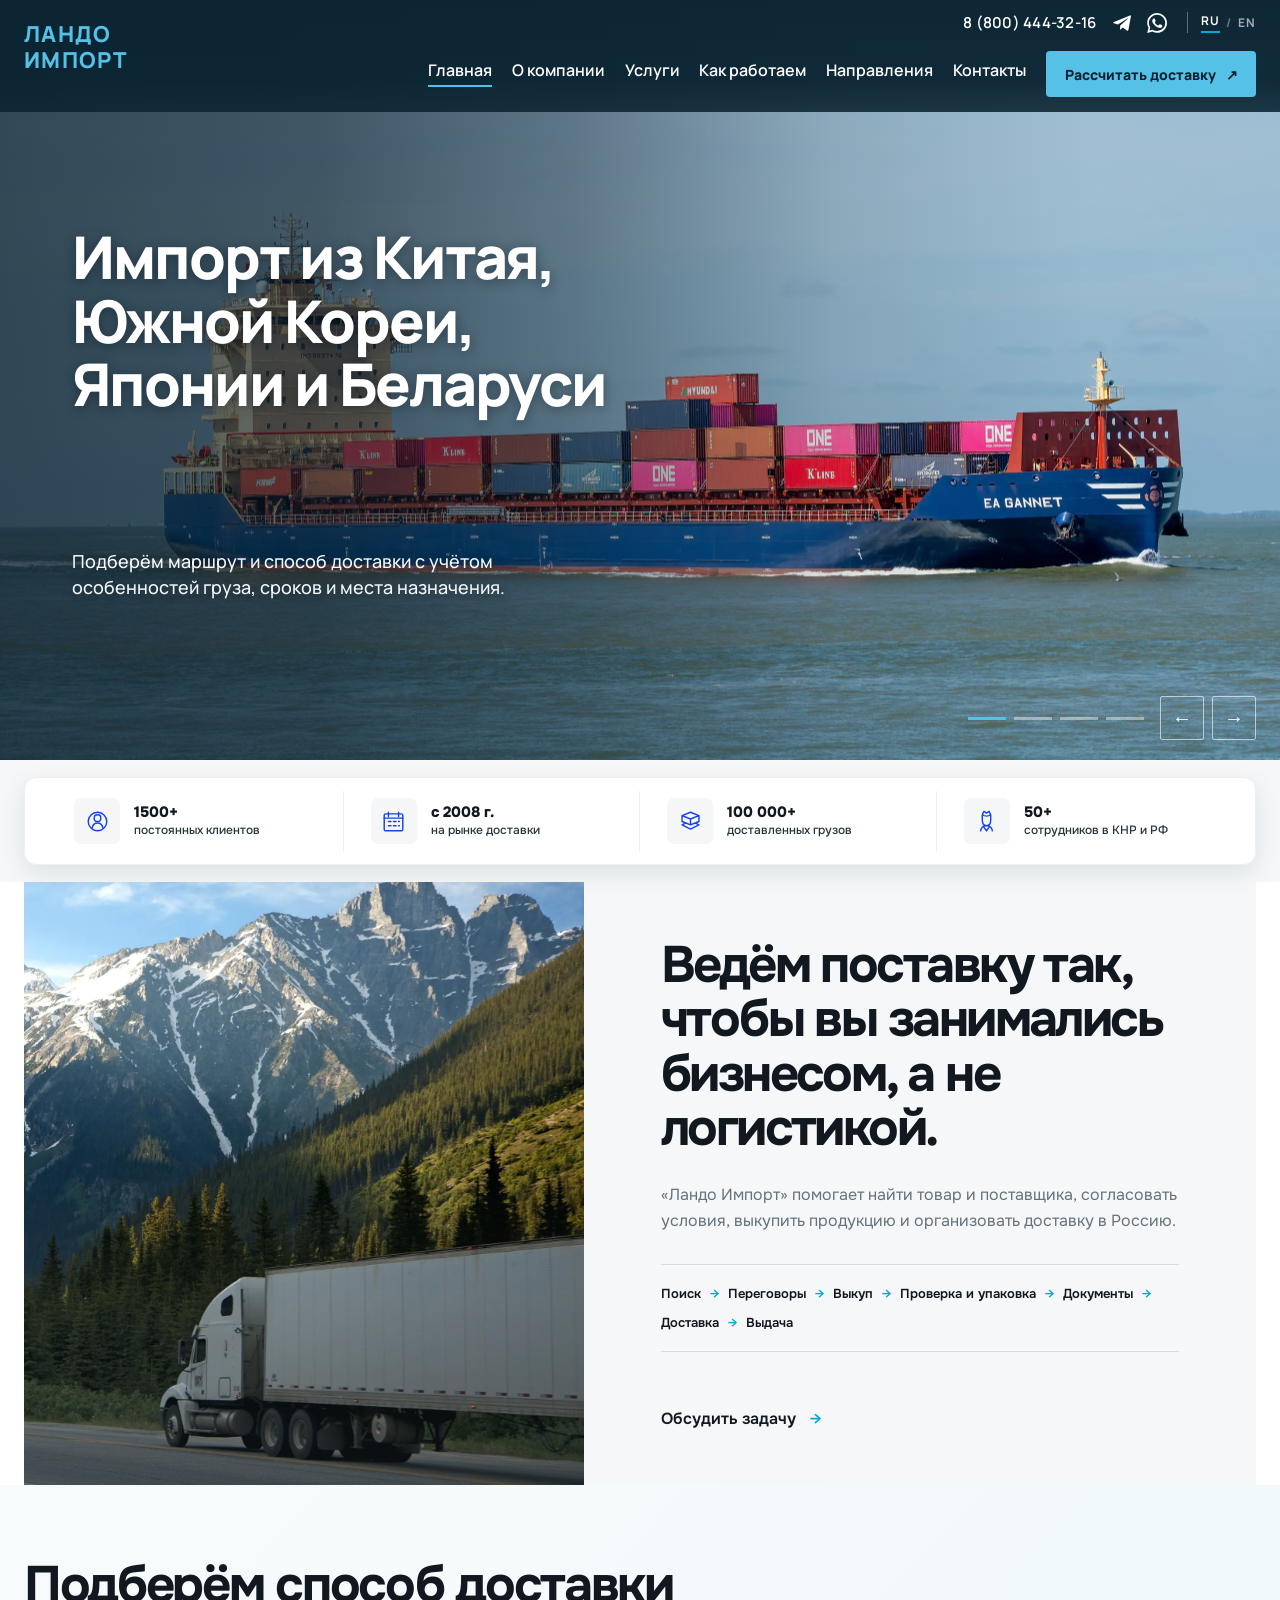
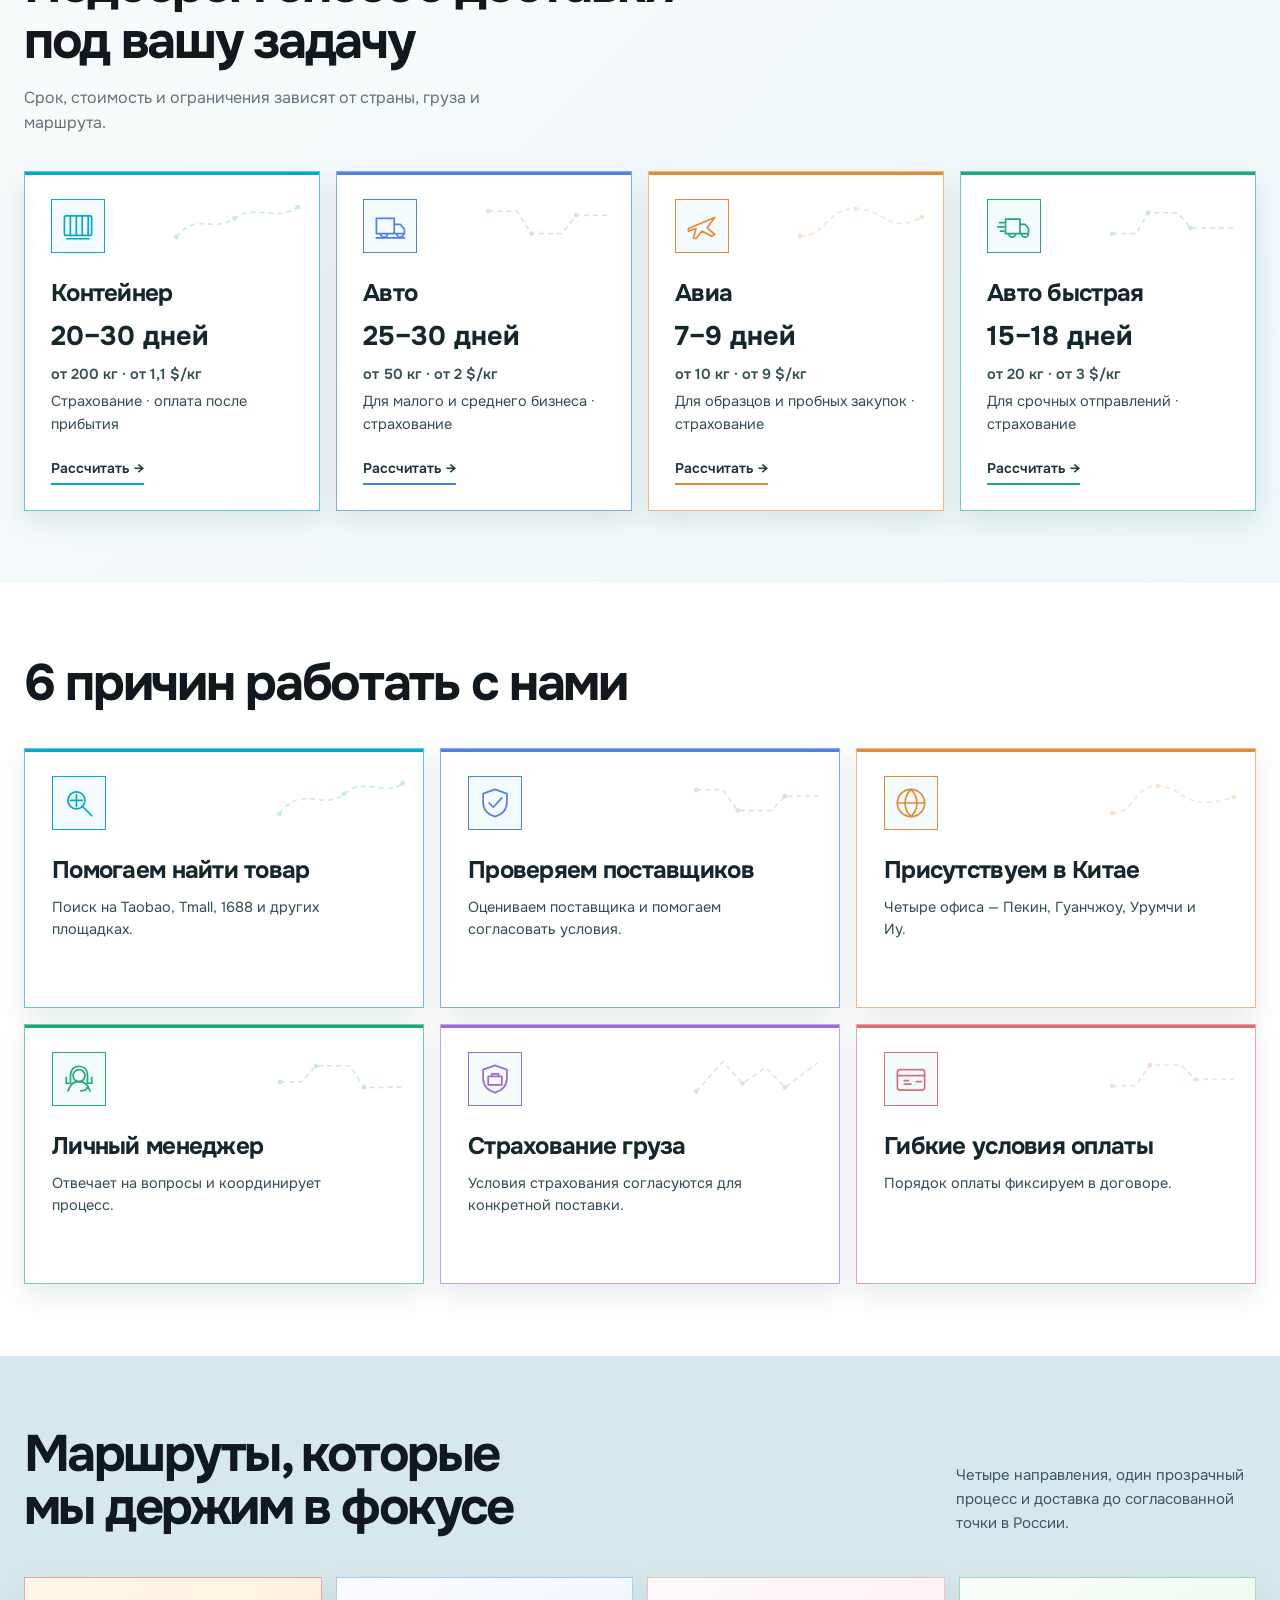
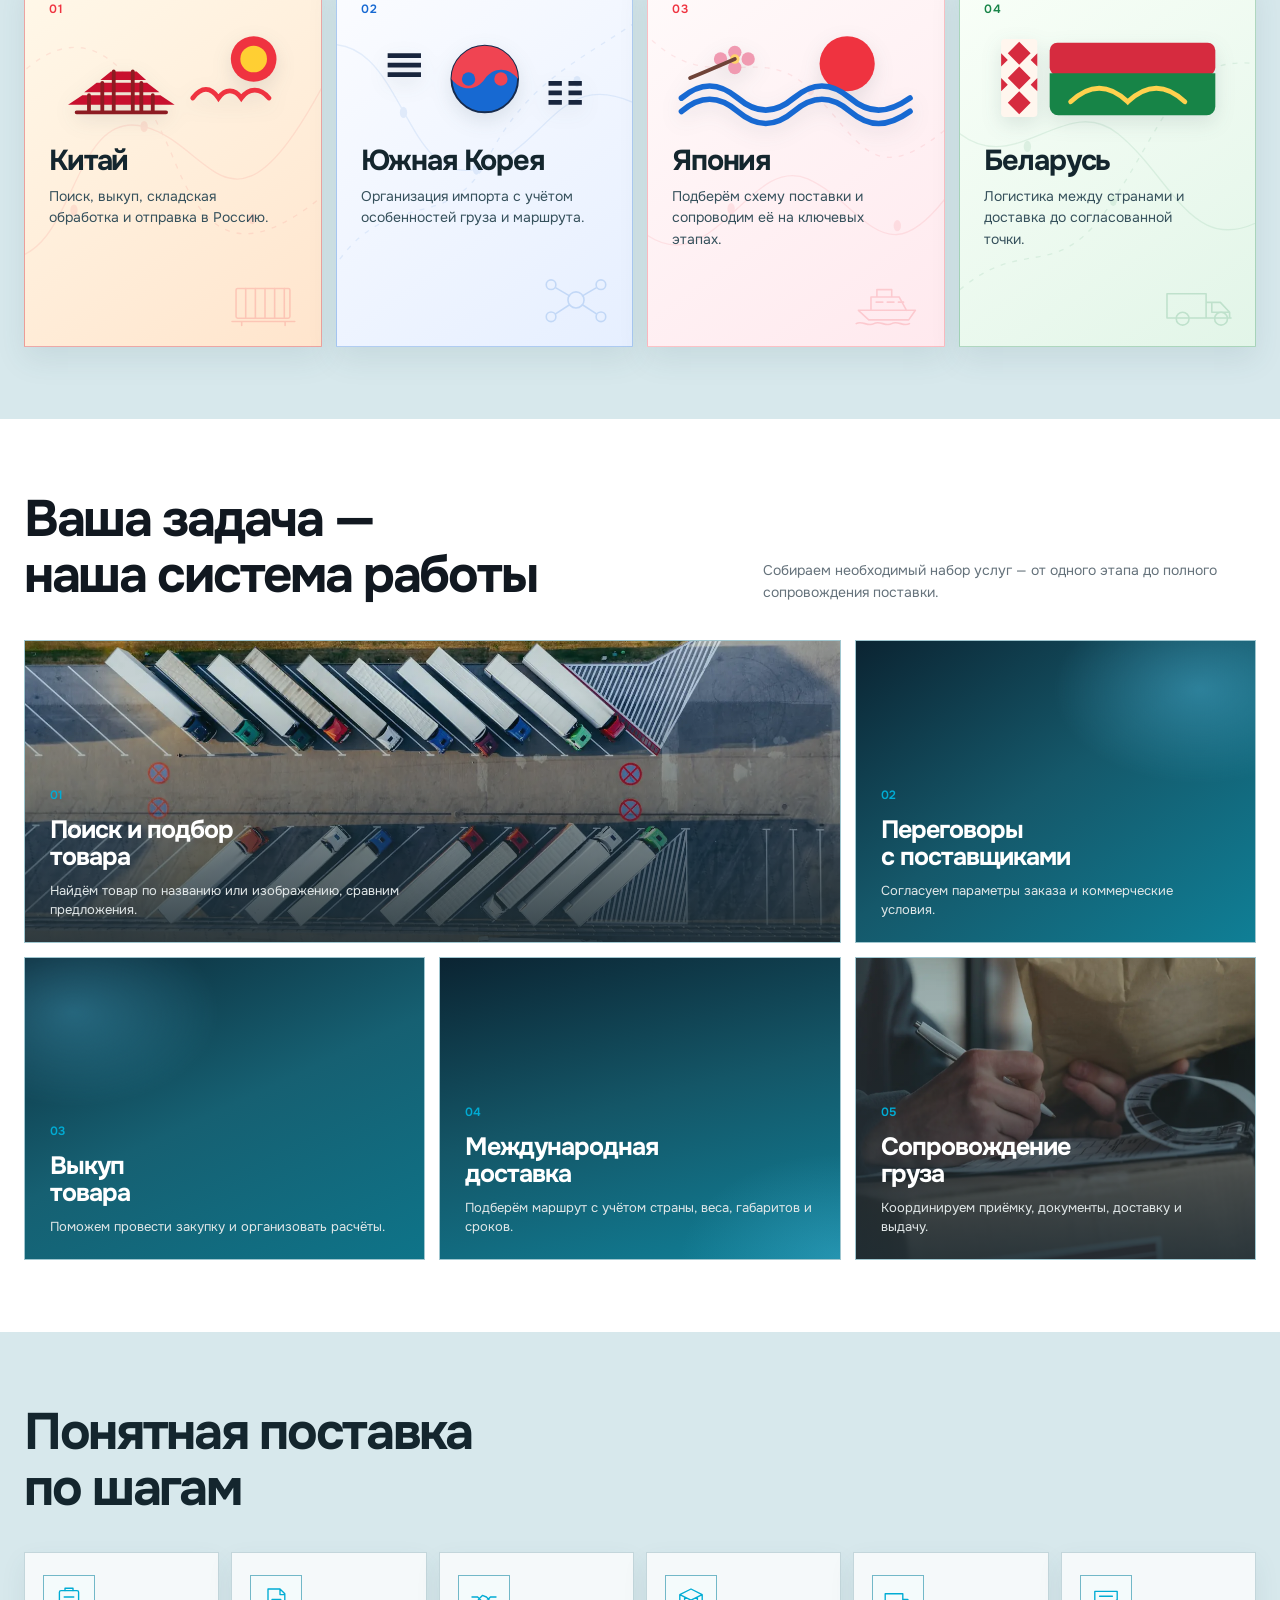
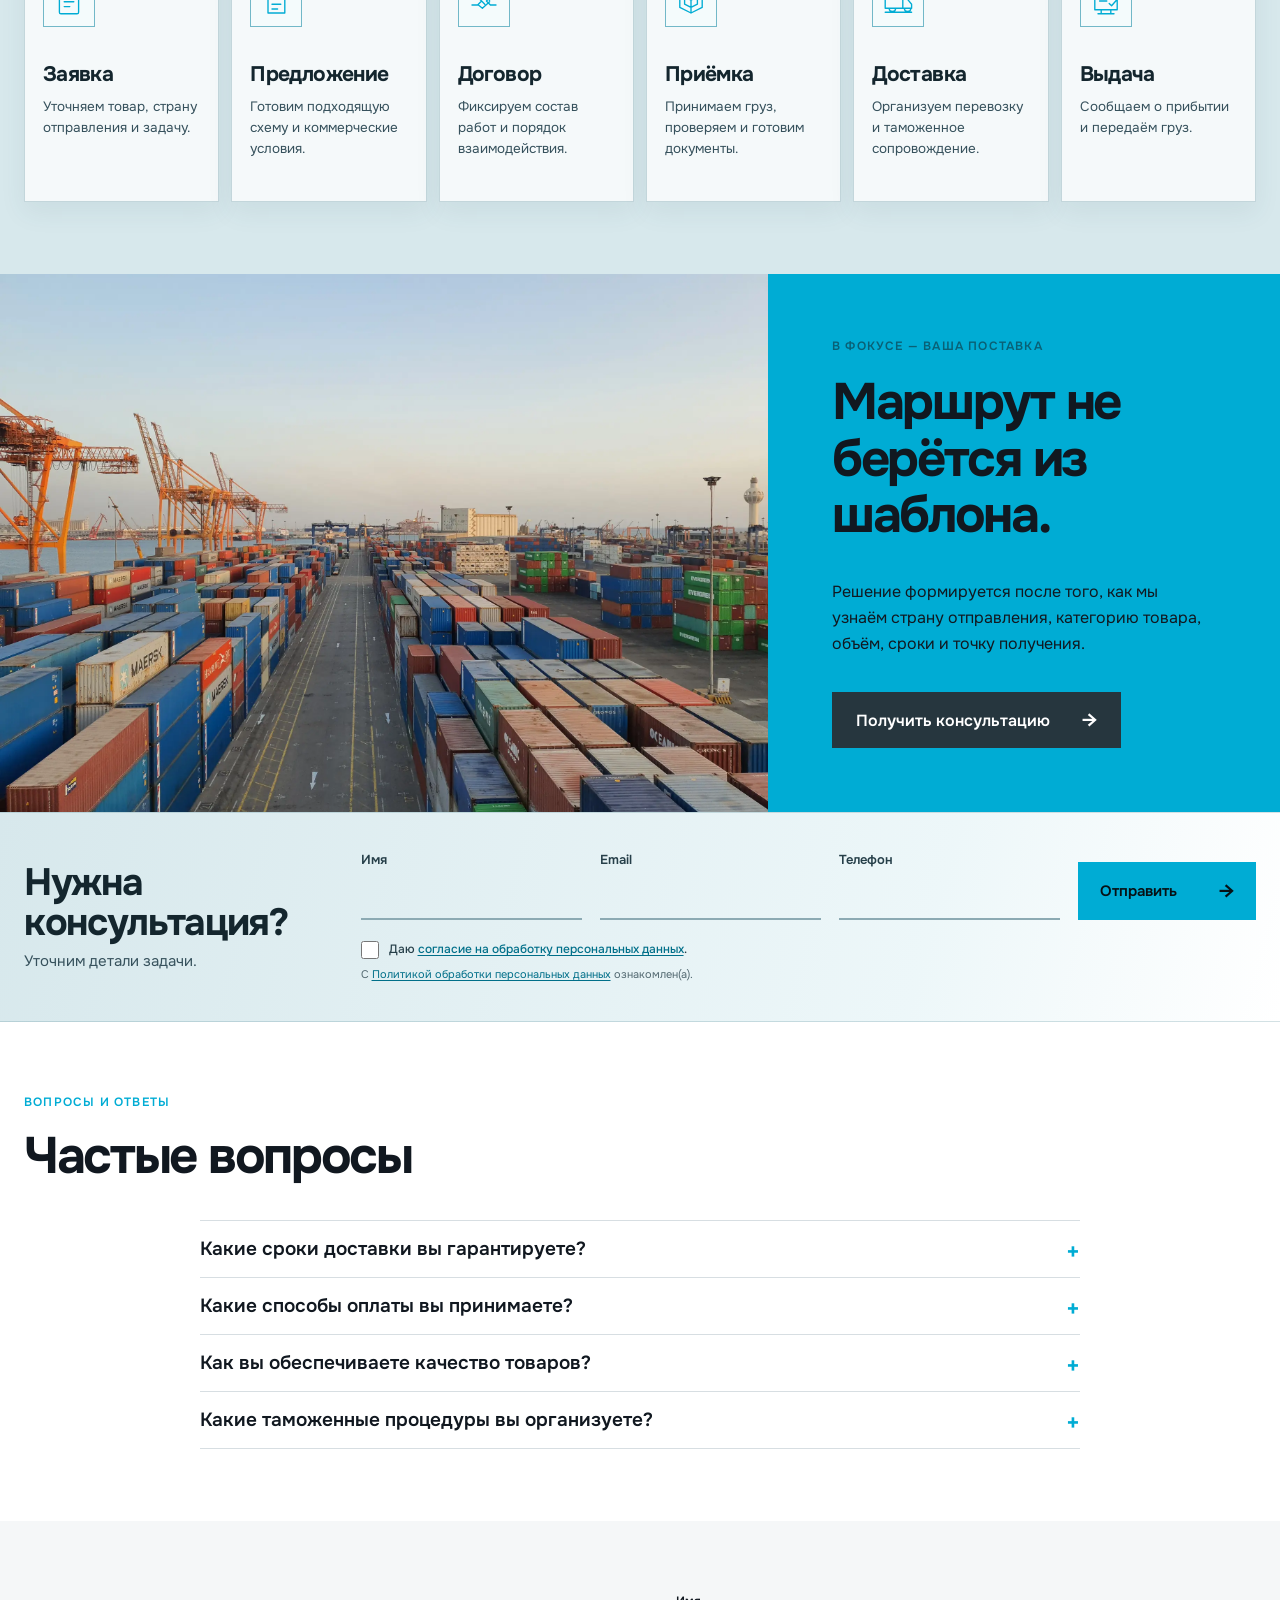
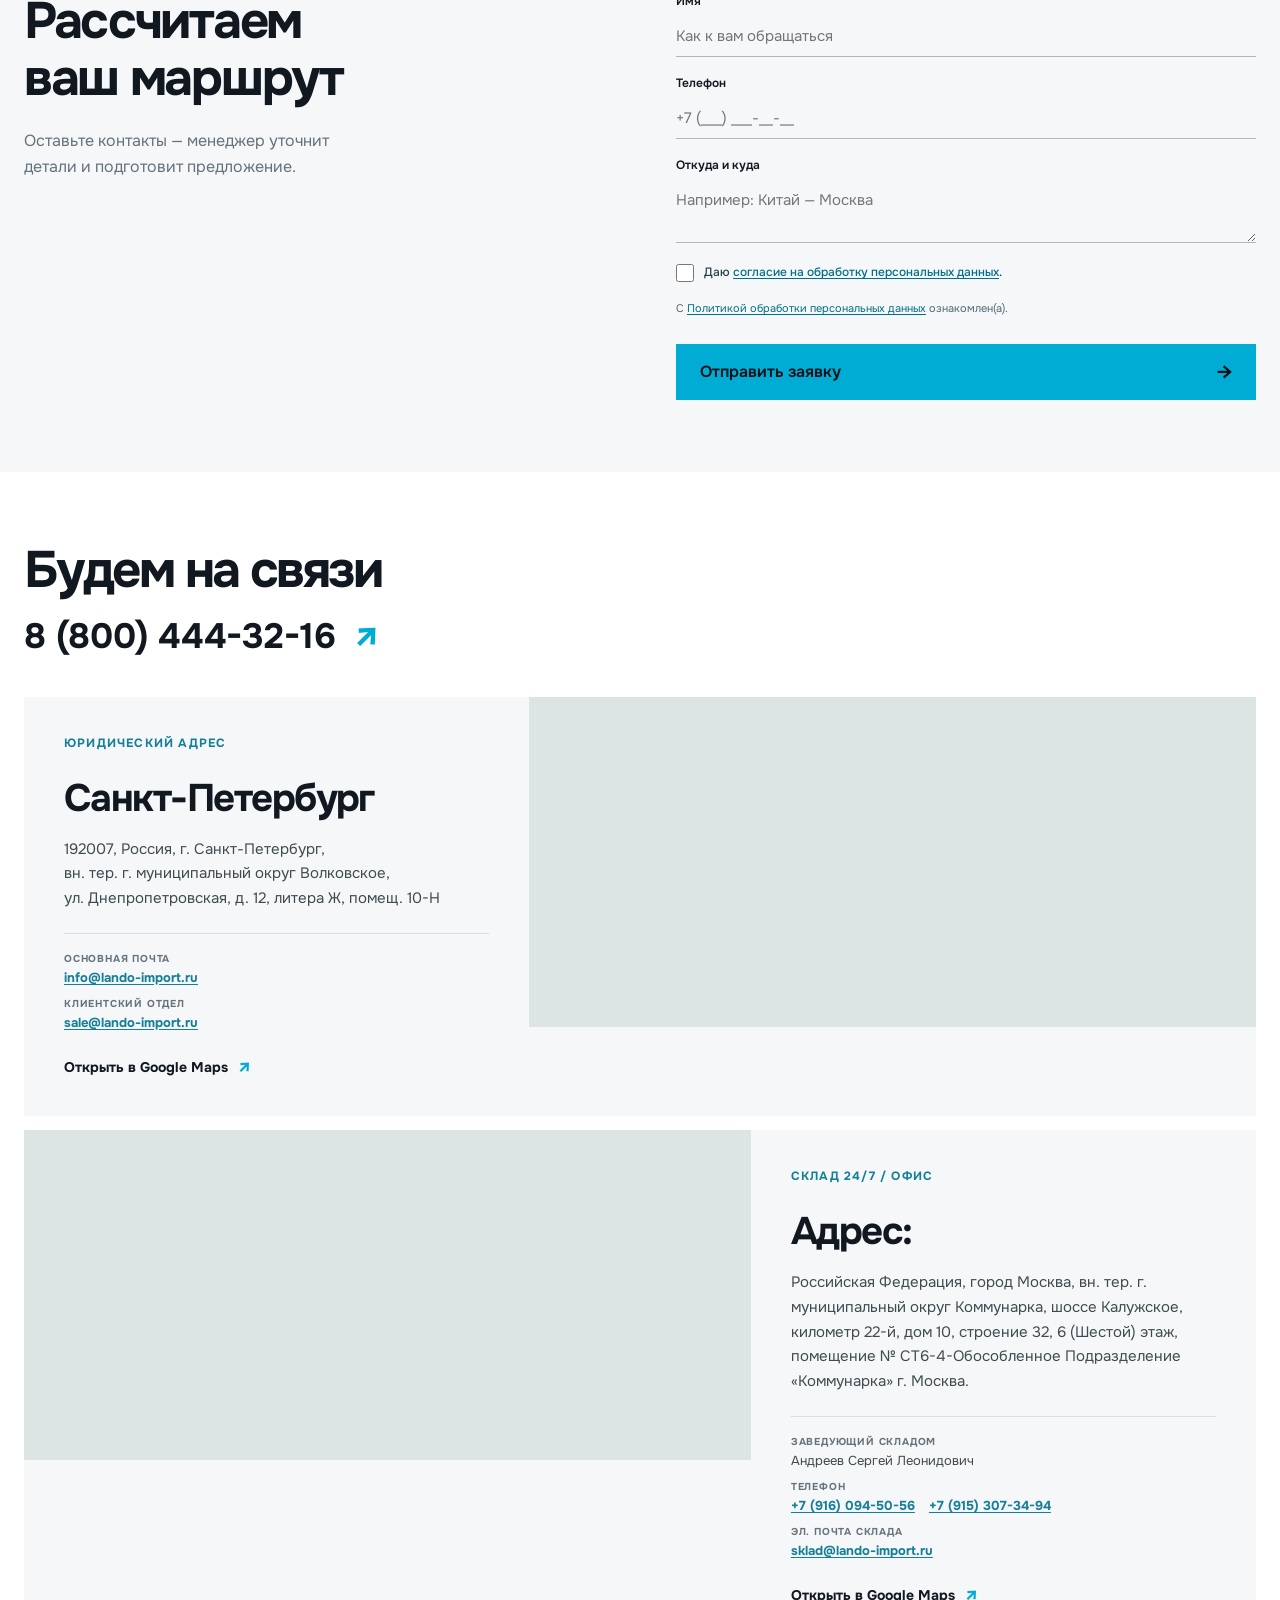
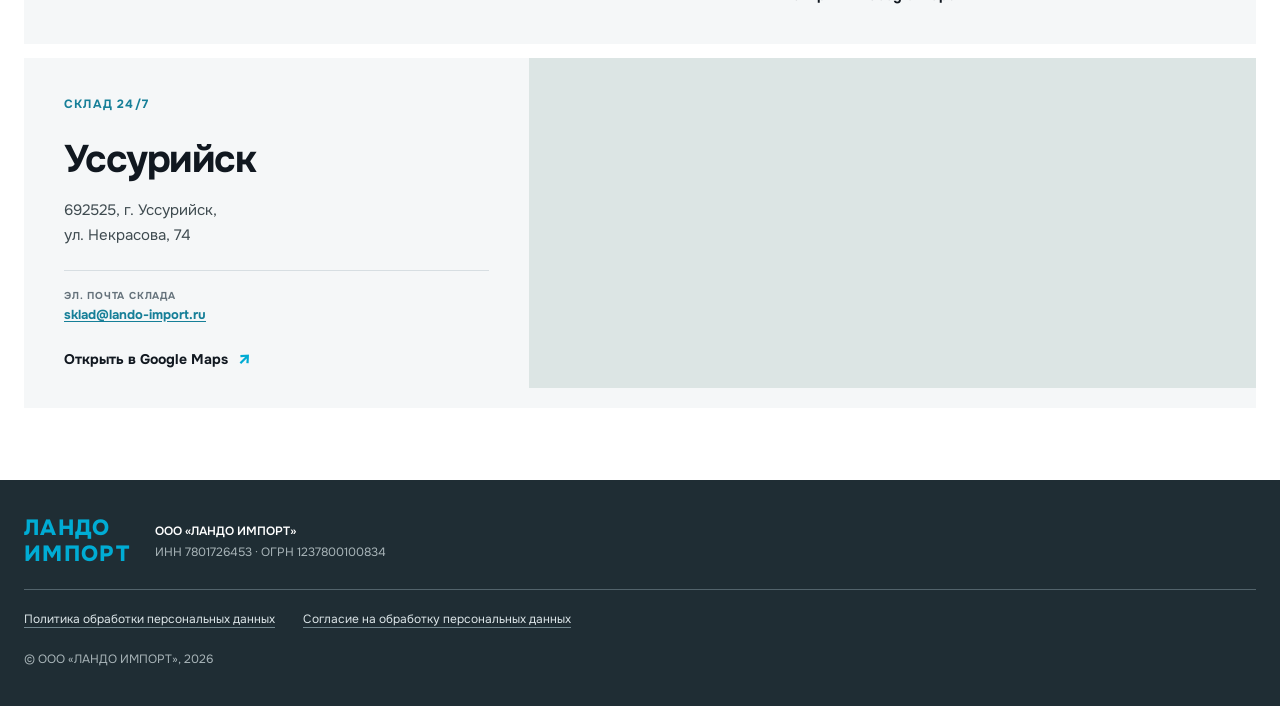
==== commit 85afdd3a: "Send both contact forms to sale@ and info@lando-import.ru. The live site still acknowledged submissi" ====
--- a/index.html
+++ b/index.html
@@ -8,7 +8,7 @@
     <link rel="preconnect" href="https://fonts.gstatic.com" crossorigin />
     <link href="https://fonts.googleapis.com/css2?family=Manrope:wght@400;500;600;700;800&family=Onest:wght@400;500;600;700;800&display=swap" rel="stylesheet" />
     <link rel="preload" as="image" type="image/webp" href="images/hero00.webp" />
-    <link rel="stylesheet" href="style.css?v=20261102-tab" />
+    <link rel="stylesheet" href="style.css?v=20261105-form" />
   </head>
   <body id="top">
     <header class="header">
@@ -174,10 +174,10 @@
       </section>
 
       <section class="feature"><div class="feature__photo image-slot"></div><div class="feature__copy"><p class="eyebrow">в фокусе — ваша поставка</p><h2>Маршрут не берётся из шаблона.</h2><p>Решение формируется после того, как мы узнаём страну отправления, категорию товара, объём, сроки и точку получения.</p><a class="button" href="#request">Получить консультацию <span>→</span></a></div></section>
-      <section class="consult"><div class="container"><div><h2>Нужна консультация?</h2><p>Уточним детали задачи.</p></div><form id="consult-form"><label>Имя<input required name="consult-name" /></label><label>Email<input required type="email" name="consult-email" /></label><label>Телефон<input required type="tel" name="consult-phone" /></label><button class="button" type="submit">Отправить <span>→</span></button><label class="consent-field"><input type="checkbox" name="consult-consent" required /><span>Даю <a href="personal-data-consent.html" target="_blank" rel="noopener">согласие на обработку персональных данных</a>.</span></label><small class="form-privacy">С <a href="privacy-policy.html" target="_blank" rel="noopener">Политикой обработки персональных данных</a> ознакомлен(а).</small></form></div></section>
+      <section class="consult"><div class="container"><div><h2>Нужна консультация?</h2><p>Уточним детали задачи.</p></div><form id="consult-form"><label class="hp" aria-hidden="true">Не заполнять<input type="text" name="company_url" tabindex="-1" autocomplete="off" /></label><label>Имя<input required name="consult-name" /></label><label>Email<input required type="email" name="consult-email" /></label><label>Телефон<input required type="tel" name="consult-phone" /></label><button class="button" type="submit">Отправить <span>→</span></button><label class="consent-field"><input type="checkbox" name="consult-consent" required /><span>Даю <a href="personal-data-consent.html" target="_blank" rel="noopener">согласие на обработку персональных данных</a>.</span></label><small class="form-privacy">С <a href="privacy-policy.html" target="_blank" rel="noopener">Политикой обработки персональных данных</a> ознакомлен(а).</small><small class="form-note" aria-live="polite"></small></form></div></section>
       <section class="faq" id="faq"><div class="container"><div class="section-head"><p class="eyebrow">вопросы и ответы</p><h2>Частые вопросы</h2></div><div class="faq__list"><details><summary>Какие сроки доставки вы гарантируете?</summary><p>Срок зависит от страны, характеристик груза и выбранной схемы. Точный срок укажем в предложении.</p></details><details><summary>Какие способы оплаты вы принимаете?</summary><p>Порядок оплаты согласуется индивидуально и фиксируется в договоре.</p></details><details><summary>Как вы обеспечиваете качество товаров?</summary><p>Условия проверки и упаковки согласуются до начала поставки.</p></details><details><summary>Какие таможенные процедуры вы организуете?</summary><p>Состав сопровождения зависит от груза и маршрута — его уточнит менеджер.</p></details></div></div></section>
 
-      <section class="request" id="request"><div class="container request__grid"><div><h2>Рассчитаем<br>ваш маршрут</h2><p>Оставьте контакты — менеджер уточнит детали и подготовит предложение.</p></div><form id="request-form"><label>Имя<input name="name" type="text" placeholder="Как к вам обращаться" required /></label><label>Телефон<input name="phone" type="tel" placeholder="+7 (___) ___-__-__" required /></label><label>Откуда и куда<textarea name="route" placeholder="Например: Китай — Москва" required></textarea></label><label class="consent-field"><input type="checkbox" name="request-consent" required /><span>Даю <a href="personal-data-consent.html" target="_blank" rel="noopener">согласие на обработку персональных данных</a>.</span></label><small class="form-privacy">С <a href="privacy-policy.html" target="_blank" rel="noopener">Политикой обработки персональных данных</a> ознакомлен(а).</small><button class="button" type="submit">Отправить заявку <span>→</span></button><small class="form-note" aria-live="polite"></small></form></div></section>
+      <section class="request" id="request"><div class="container request__grid"><div><h2>Рассчитаем<br>ваш маршрут</h2><p>Оставьте контакты — менеджер уточнит детали и подготовит предложение.</p></div><form id="request-form"><label class="hp" aria-hidden="true">Не заполнять<input type="text" name="company_url" tabindex="-1" autocomplete="off" /></label><label>Имя<input name="name" type="text" placeholder="Как к вам обращаться" required /></label><label>Телефон<input name="phone" type="tel" placeholder="+7 (___) ___-__-__" required /></label><label>Откуда и куда<textarea name="route" placeholder="Например: Китай — Москва" required></textarea></label><label class="consent-field"><input type="checkbox" name="request-consent" required /><span>Даю <a href="personal-data-consent.html" target="_blank" rel="noopener">согласие на обработку персональных данных</a>.</span></label><small class="form-privacy">С <a href="privacy-policy.html" target="_blank" rel="noopener">Политикой обработки персональных данных</a> ознакомлен(а).</small><button class="button" type="submit">Отправить заявку <span>→</span></button><small class="form-note" aria-live="polite"></small></form></div></section>
 
       <section class="contacts" id="contacts">
         <div class="container">
@@ -231,6 +231,6 @@
     </main>
     <footer><div class="container footer__in"><a class="logo" href="#top"><span>ЛАНДО</span><i>ИМПОРТ</i></a><div class="footer__company"><p>ООО «ЛАНДО ИМПОРТ»</p><span>ИНН 7801726453 · ОГРН 1237800100834</span></div><nav class="footer__legal" aria-label="Юридические документы"><a href="privacy-policy.html">Политика обработки персональных данных</a><a href="personal-data-consent.html">Согласие на обработку персональных данных</a></nav><small>© ООО «ЛАНДО ИМПОРТ», 2026</small></div></footer>
     <button class="back-to-top" type="button" aria-label="Вернуться наверх">Вверх <span>↑</span></button>
-    <script src="main.js?v=20261102-img"></script>
+    <script src="main.js?v=20261105-form"></script>
   </body>
 </html>
--- a/style.css
+++ b/style.css
@@ -501,7 +501,12 @@
 .consent-field a,.form-privacy a{color:#006f89;text-decoration:underline;text-underline-offset:2px}
 .form-privacy{grid-column:1/-1;color:#526870!important;font-size:11px!important;line-height:1.45}
 .consult .form-privacy{margin-top:-10px}
-.request .form-note:empty{display:none}
+.hp{position:absolute;width:1px;height:1px;padding:0;margin:-1px;overflow:hidden;clip:rect(0,0,0,0);white-space:nowrap;border:0}
+.consult form,.request form{position:relative}
+.consult .form-note,.request .form-note{grid-column:1/-1}
+.consult .form-note:empty,.request .form-note:empty{display:none}
+.form-note.is-pending{color:#36515c;font-weight:500}
+form .button:disabled{opacity:.65;cursor:wait}
 .footer__in{grid-template-columns:auto 1fr;row-gap:24px}
 .footer__company{display:grid;gap:5px}
 .footer__company p{color:#fff;font-weight:600}
